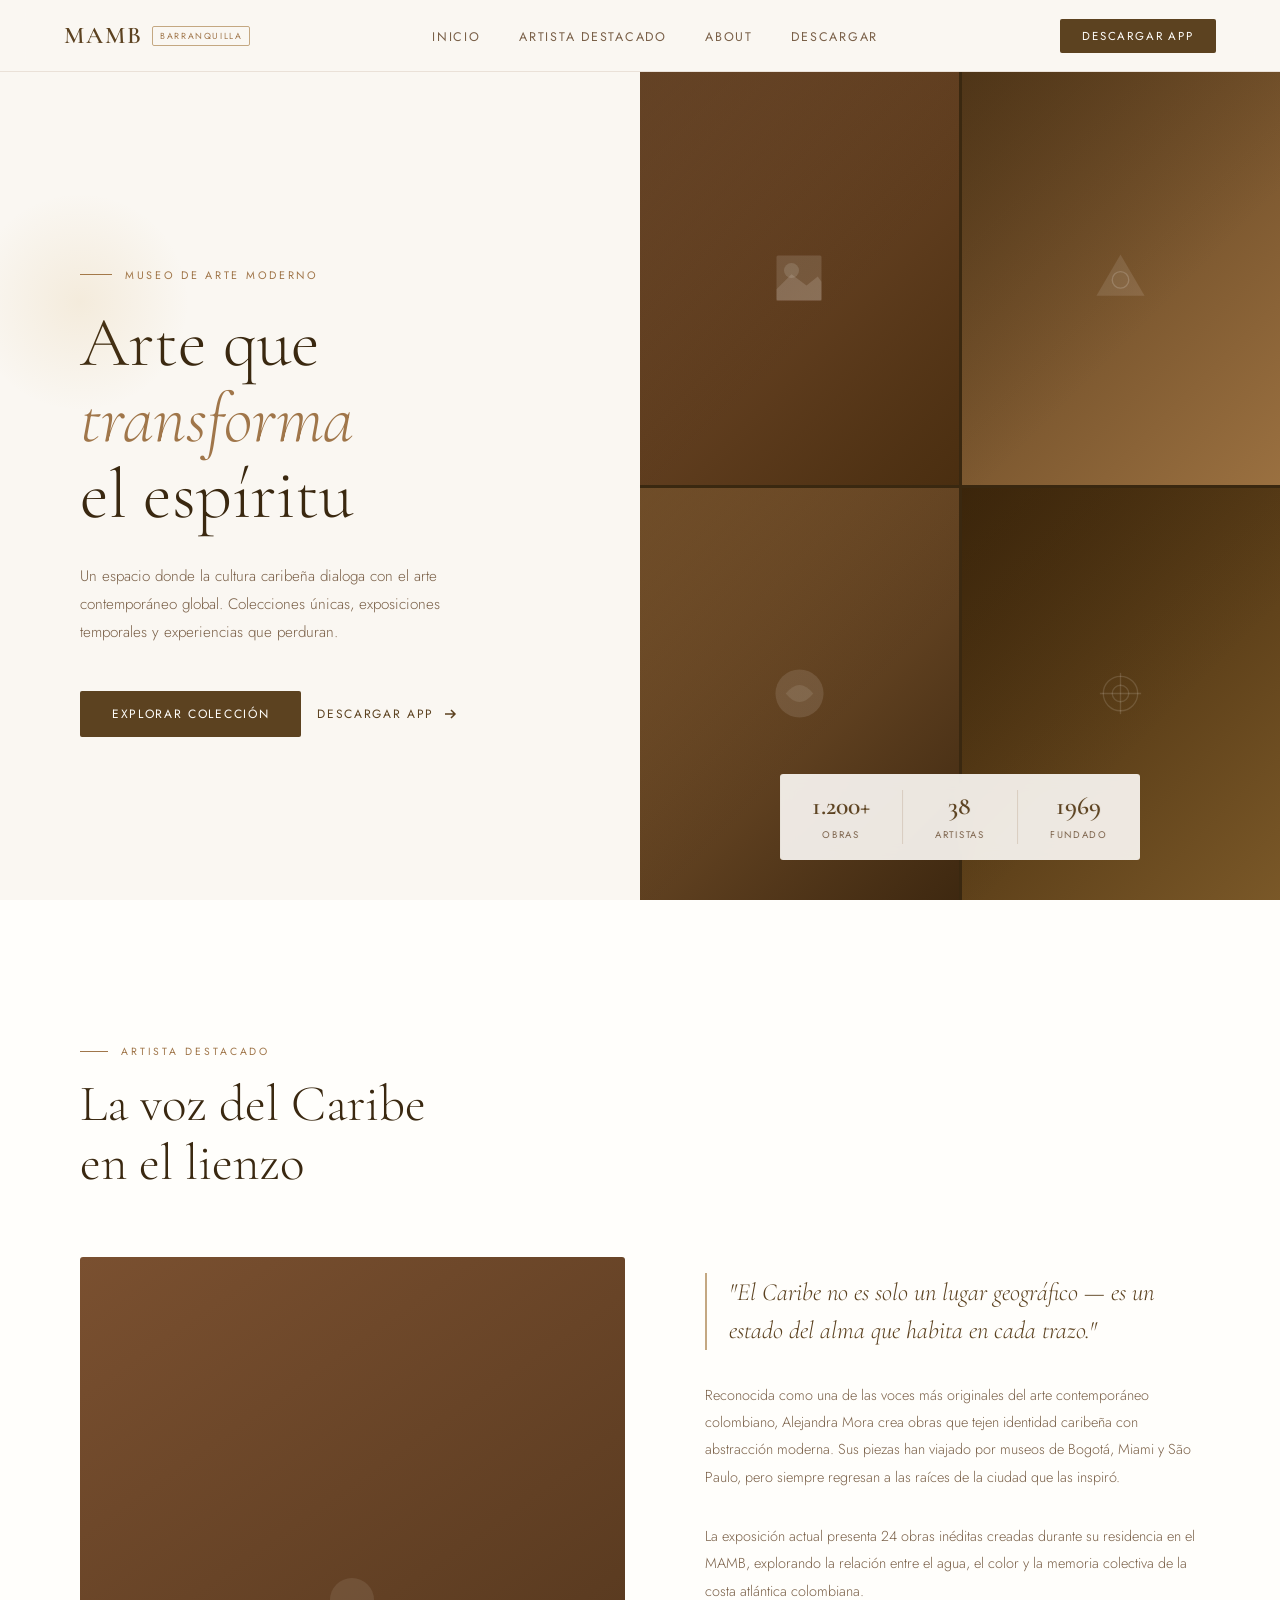
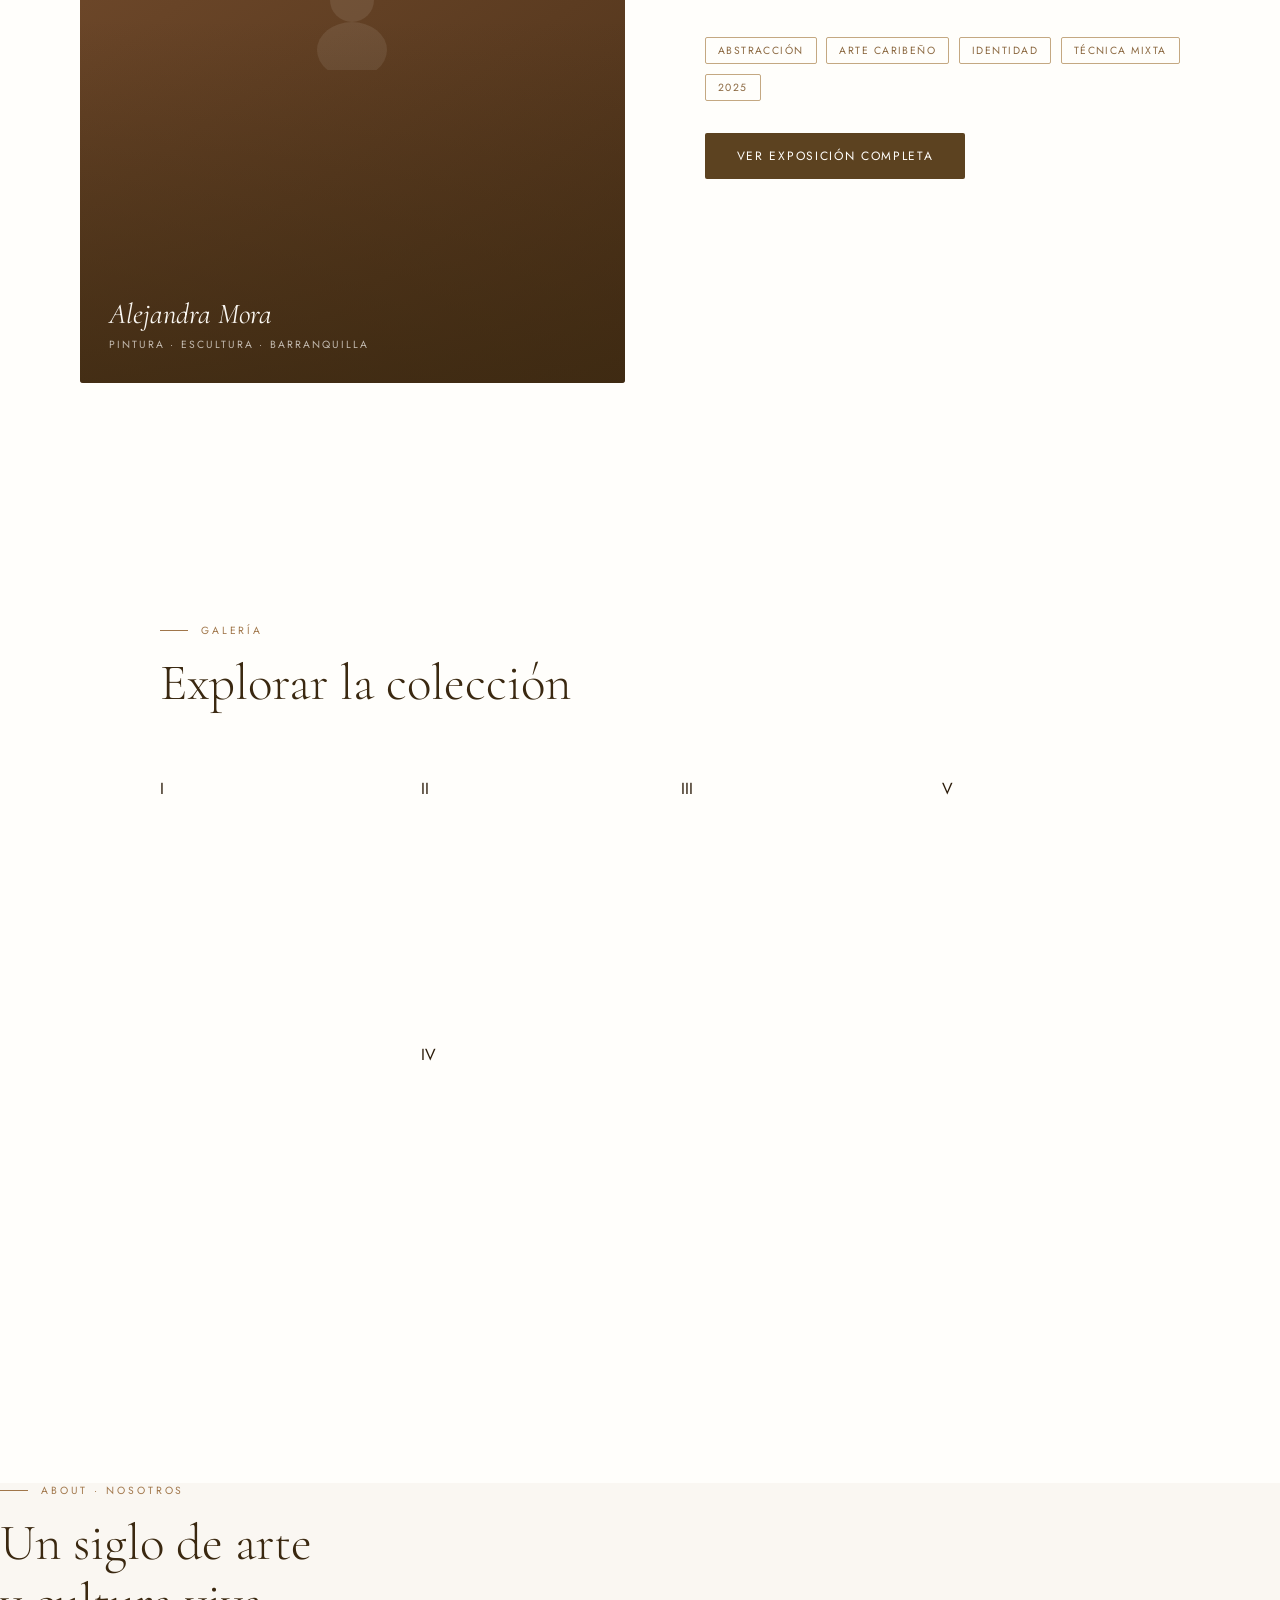
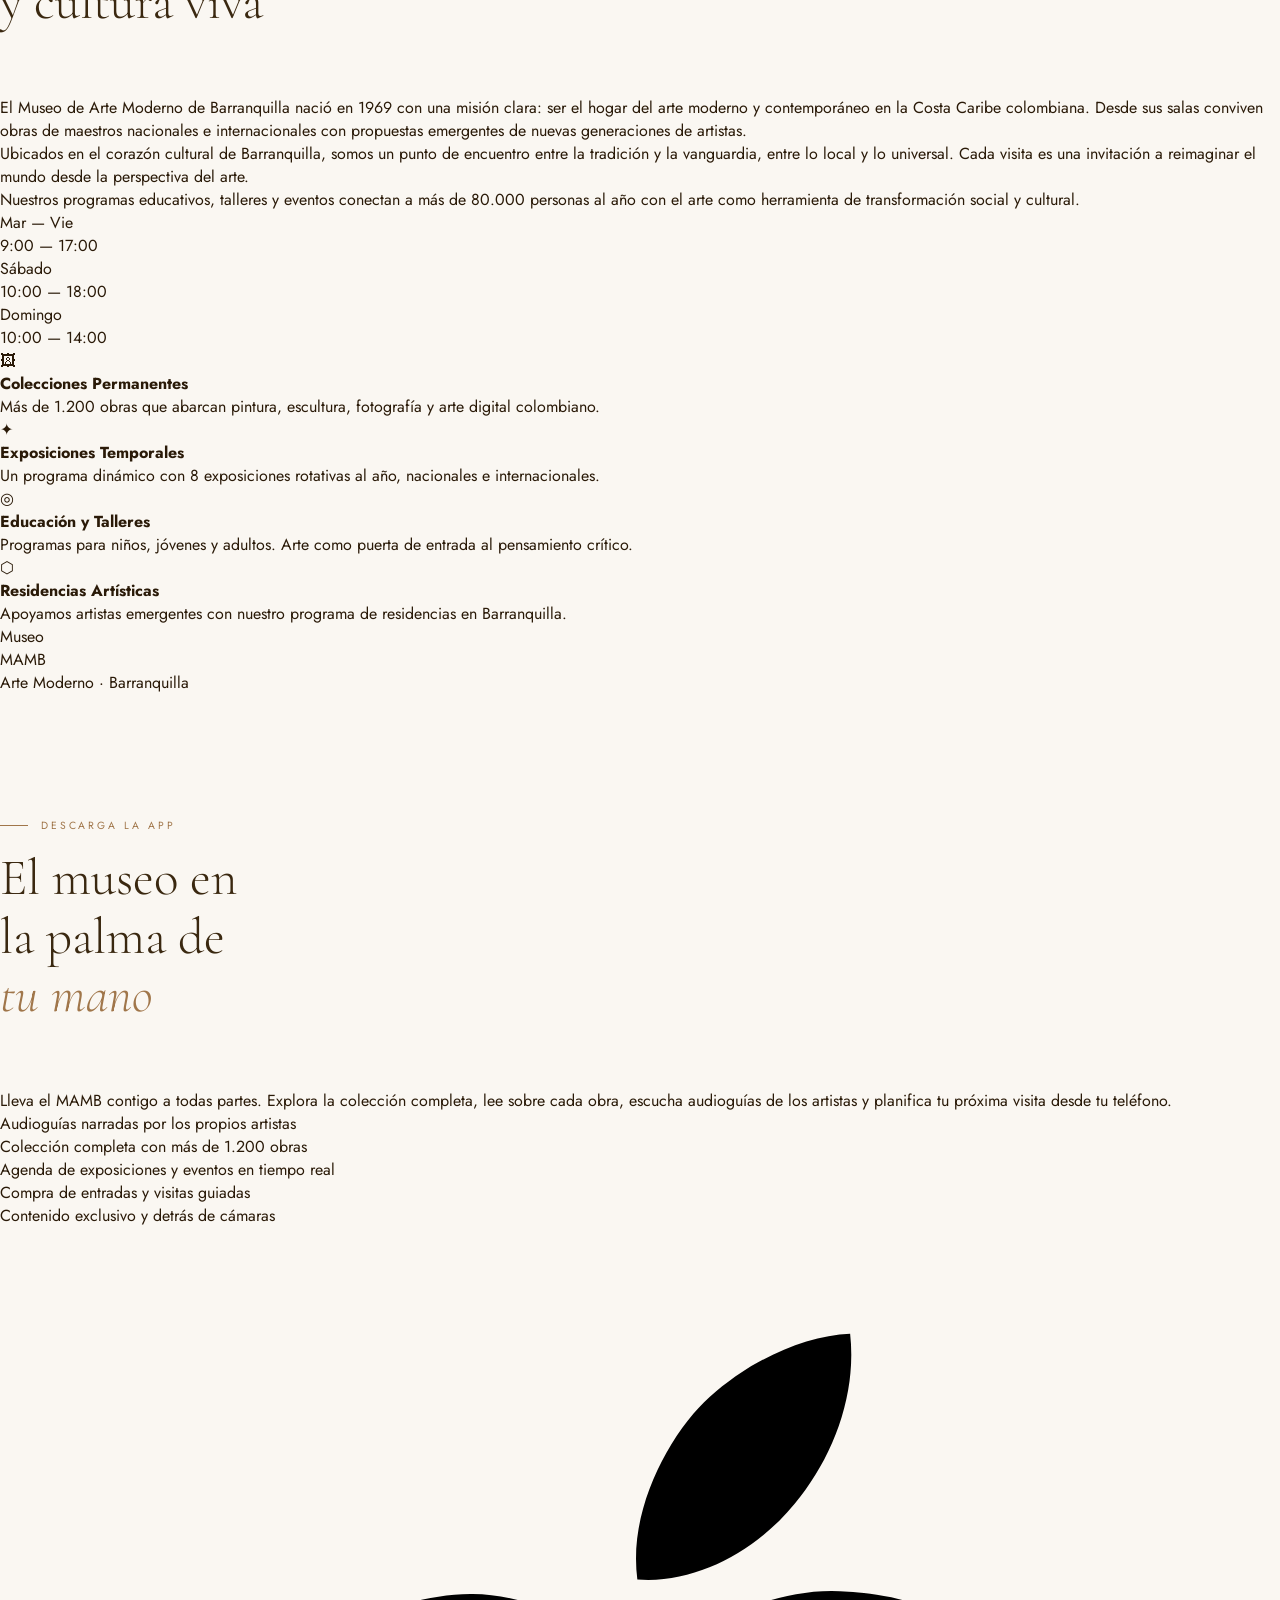
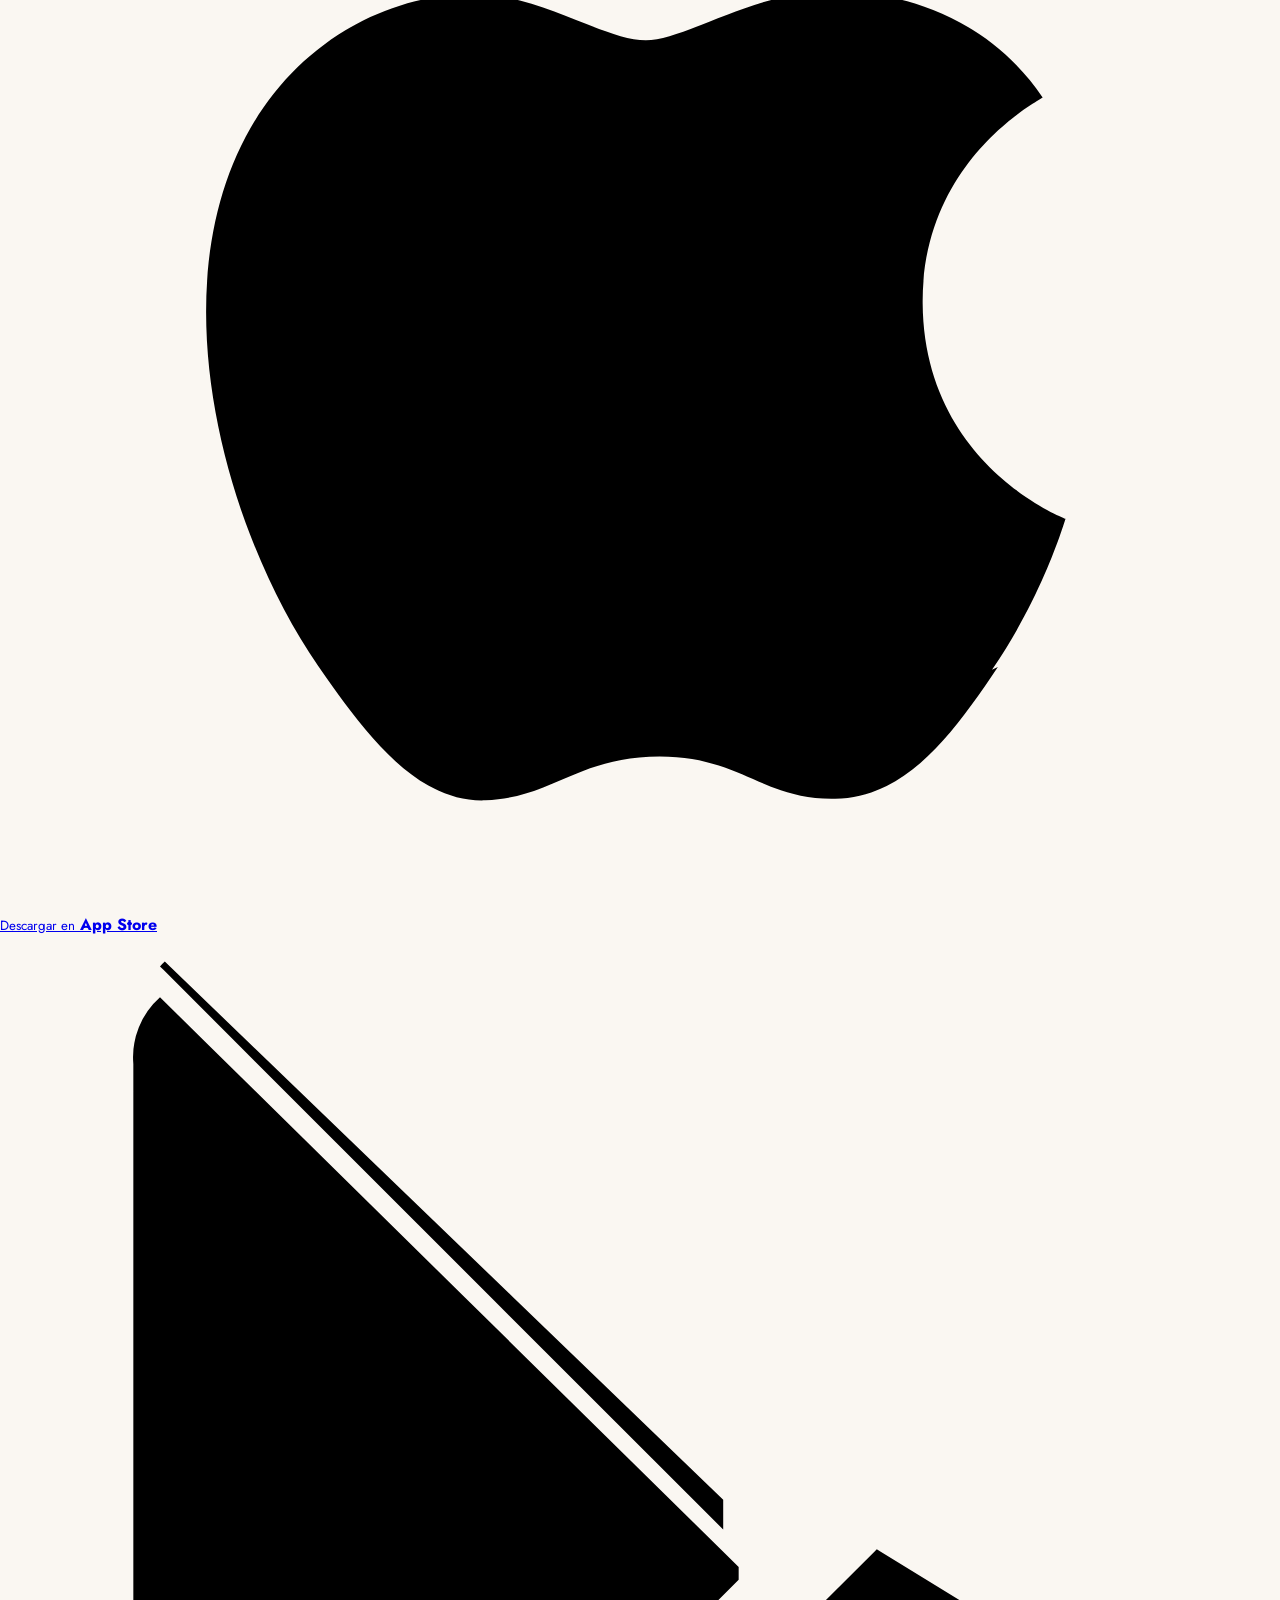
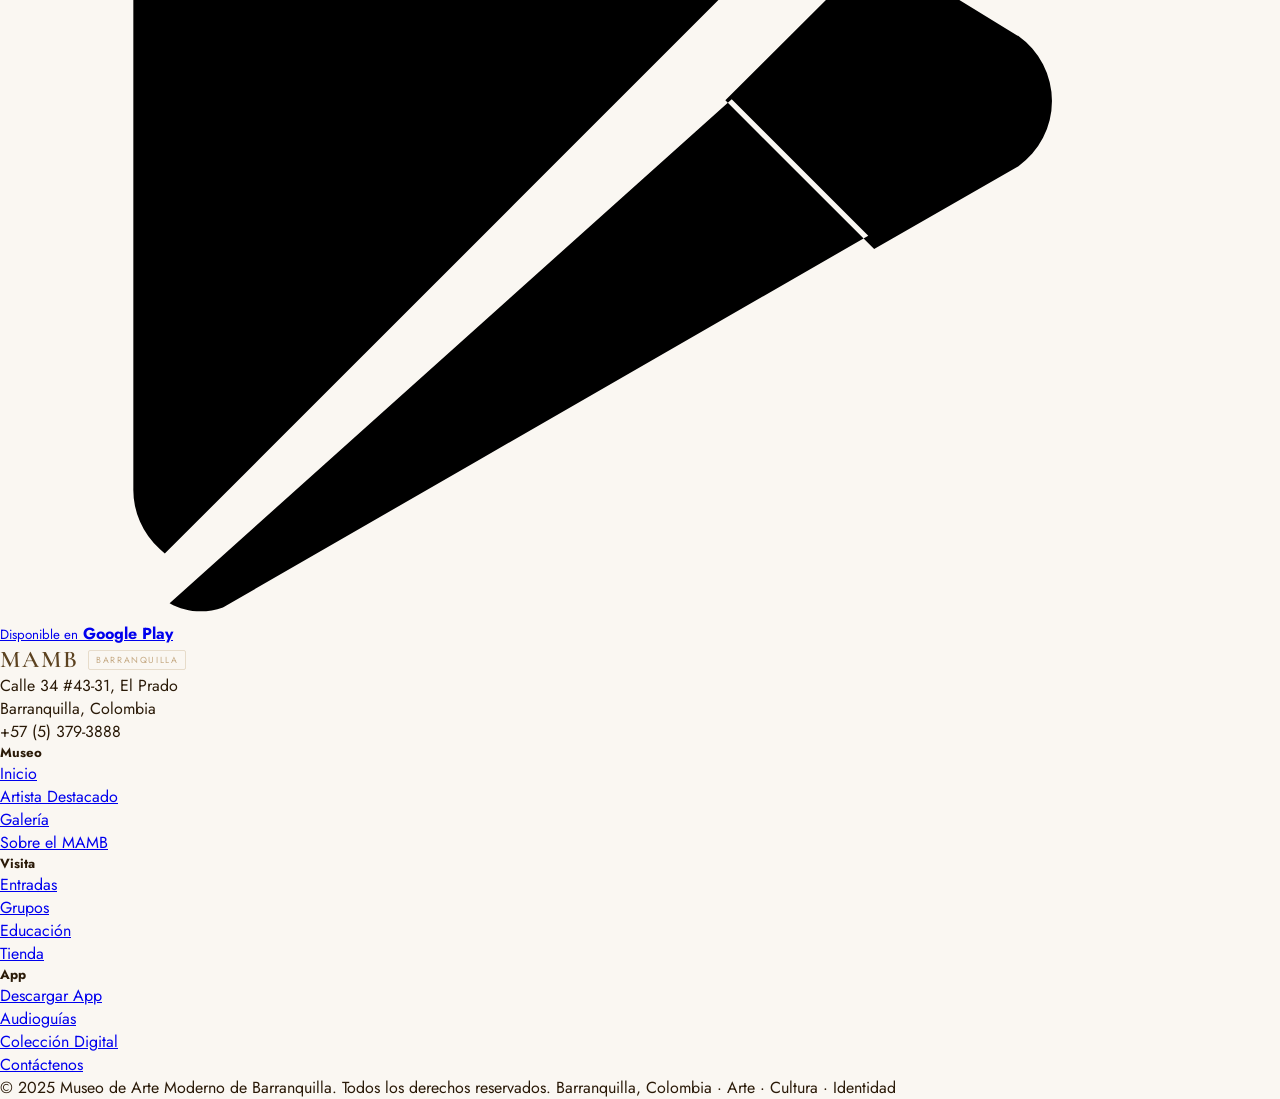
==== index.html @ b48fe666 "landing 2" ====
<!DOCTYPE html>
<html lang="es">
<head>
<meta charset="UTF-8">
<meta name="viewport" content="width=device-width, initial-scale=1.0">
<title>MAMB — Museo de Arte Moderno de Barranquilla</title>
<link href="https://fonts.googleapis.com/css2?family=Cormorant+Garamond:ital,wght@0,300;0,400;0,600;1,300;1,400&family=Jost:wght@200;300;400;500&display=swap" rel="stylesheet">
<link rel="stylesheet" href="styles.css">
</head>
<body>

<!-- NAV -->
<nav id="navbar">
  <a href="#inicio" class="nav-logo">
    MAMB <span class="badge">Barranquilla</span>
  </a>
  <ul class="nav-links">
    <li><a href="#inicio">Inicio</a></li>
    <li><a href="#artista">Artista Destacado</a></li>
    <li><a href="#about">About</a></li>
    <li><a href="#descargar">Descargar</a></li>
  </ul>
  <a href="#descargar" class="nav-cta">Descargar App</a>
</nav>

<!-- HERO -->
<section id="inicio">
  <div class="hero-left fade-up">
    <span class="hero-eyebrow">Museo de Arte Moderno</span>
    <h1 class="hero-title">
      Arte que<br><em>transforma</em><br>el espíritu
    </h1>
    <p class="hero-desc">
      Un espacio donde la cultura caribeña dialoga con el arte contemporáneo global. Colecciones únicas, exposiciones temporales y experiencias que perduran.
    </p>
    <div class="hero-actions">
      <a href="#artista" class="btn-primary">Explorar Colección</a>
      <a href="#descargar" class="btn-ghost">
        Descargar App
        <svg viewBox="0 0 16 16" fill="none" stroke="currentColor" stroke-width="1.5">
          <path d="M3 8h10M9 4l4 4-4 4"/>
        </svg>
      </a>
    </div>
  </div>

  <div class="hero-right">
    <div class="hero-art-grid">
      <div class="art-panel art-p1">
        <div style="width:100%;height:100%;background:linear-gradient(135deg,#7A5030 0%,#4A2E10 100%);display:flex;align-items:center;justify-content:center;">
          <svg viewBox="0 0 80 80" width="60" fill="rgba(250,247,242,0.15)"><rect x="10" y="10" width="60" height="60" rx="2"/><circle cx="30" cy="30" r="10"/><path d="M10 55 L30 35 L50 50 L65 38 L70 45 V70 H10Z"/></svg>
        </div>
      </div>
      <div class="art-panel art-p2">
        <div style="width:100%;height:100%;background:linear-gradient(135deg,#5A3C1C 0%,#9A7040 100%);display:flex;align-items:center;justify-content:center;">
          <svg viewBox="0 0 80 80" width="55" fill="rgba(250,247,242,0.12)"><polygon points="40,5 75,65 5,65"/><circle cx="40" cy="42" r="12" fill="none" stroke="rgba(250,247,242,0.2)" stroke-width="2"/></svg>
        </div>
      </div>
      <div class="art-panel art-p3">
        <div style="width:100%;height:100%;background:linear-gradient(135deg,#8B6035 0%,#3E2810 100%);display:flex;align-items:center;justify-content:center;">
          <svg viewBox="0 0 80 80" width="55" fill="rgba(250,247,242,0.12)"><rect x="5" y="5" width="70" height="70" rx="35"/><path d="M20 40 Q40 15 60 40 Q40 65 20 40Z" fill="rgba(250,247,242,0.1)"/></svg>
        </div>
      </div>
      <div class="art-panel art-p4">
        <div style="width:100%;height:100%;background:linear-gradient(135deg,#3C2408 0%,#7A5828 100%);display:flex;align-items:center;justify-content:center;">
          <svg viewBox="0 0 80 80" width="55" fill="none" stroke="rgba(250,247,242,0.15)" stroke-width="2"><line x1="10" y1="40" x2="70" y2="40"/><line x1="40" y1="10" x2="40" y2="70"/><circle cx="40" cy="40" r="25"/><circle cx="40" cy="40" r="12"/></svg>
        </div>
      </div>
    </div>

    <div class="hero-stats">
      <div class="stat">
        <span class="stat-num">1.200+</span>
        <span class="stat-label">Obras</span>
      </div>
      <div class="stat">
        <span class="stat-num">38</span>
        <span class="stat-label">Artistas</span>
      </div>
      <div class="stat">
        <span class="stat-num">1969</span>
        <span class="stat-label">Fundado</span>
      </div>
    </div>
  </div>
</section>

<!-- ARTISTA DESTACADO -->
<section id="artista">
  <div class="section-label fade-up">Artista Destacado</div>
  <h2 class="section-title fade-up">La voz del Caribe<br>en el lienzo</h2>

  <div class="artist-layout fade-up">
    <div class="artist-portrait">
      <div class="portrait-frame">
        <div class="portrait-placeholder">
          <svg viewBox="0 0 80 100" xmlns="http://www.w3.org/2000/svg">
            <circle cx="40" cy="30" r="22" fill="rgba(250,247,242,0.3)"/>
            <ellipse cx="40" cy="80" rx="35" ry="28" fill="rgba(250,247,242,0.3)"/>
          </svg>
        </div>
      </div>
      <div class="portrait-name-overlay">
        <h3>Alejandra Mora</h3>
        <span>Pintura · Escultura · Barranquilla</span>
      </div>
      <div class="accent-block"></div>
    </div>

    <div class="artist-info">
      <blockquote class="artist-quote">
        "El Caribe no es solo un lugar geográfico — es un estado del alma que habita en cada trazo."
      </blockquote>
      <p class="artist-bio">
        Reconocida como una de las voces más originales del arte contemporáneo colombiano, Alejandra Mora crea obras que tejen identidad caribeña con abstracción moderna. Sus piezas han viajado por museos de Bogotá, Miami y São Paulo, pero siempre regresan a las raíces de la ciudad que las inspiró.
      </p>
      <p class="artist-bio">
        La exposición actual presenta 24 obras inéditas creadas durante su residencia en el MAMB, explorando la relación entre el agua, el color y la memoria colectiva de la costa atlántica colombiana.
      </p>
      <div class="artist-tags">
        <span class="tag">Abstracción</span>
        <span class="tag">Arte Caribeño</span>
        <span class="tag">Identidad</span>
        <span class="tag">Técnica Mixta</span>
        <span class="tag">2025</span>
      </div>
      <a href="#" class="btn-primary">Ver Exposición Completa</a>
    </div>
  </div>
</section>

<!-- GALERÍA VISUAL -->
<section id="galeria" style="padding-top:0;background:var(--white);">
  <div style="padding:6rem 5rem 0;">
    <div class="section-label fade-up">Galería</div>
    <h2 class="section-title fade-up">Explorar la colección</h2>
  </div>
  <div style="padding:0 5rem 6rem;">
    <div class="gallery-grid fade-up">
      <div class="g-cell">
        <div class="g-bg g-bg-1">I</div>
        <div class="g-overlay"><span>Serie Atlántico · 2024</span></div>
      </div>
      <div class="g-cell">
        <div class="g-bg g-bg-2">II</div>
        <div class="g-overlay"><span>Raíces · 2023</span></div>
      </div>
      <div class="g-cell">
        <div class="g-bg g-bg-3">III</div>
        <div class="g-overlay"><span>Memoria Viva · 2022</span></div>
      </div>
      <div class="g-cell">
        <div class="g-bg g-bg-4">IV</div>
        <div class="g-overlay"><span>Movimiento · 2024</span></div>
      </div>
      <div class="g-cell">
        <div class="g-bg g-bg-5">V</div>
        <div class="g-overlay"><span>Permanencia · 2025</span></div>
      </div>
    </div>
  </div>
</section>

<!-- ABOUT -->
<section id="about">
  <div class="section-label fade-up">About · Nosotros</div>
  <h2 class="section-title fade-up">Un siglo de arte<br>y cultura viva</h2>

  <div class="about-grid fade-up">
    <div class="about-text">
      <p>
        El Museo de Arte Moderno de Barranquilla nació en 1969 con una misión clara: ser el hogar del arte moderno y contemporáneo en la Costa Caribe colombiana. Desde sus salas conviven obras de maestros nacionales e internacionales con propuestas emergentes de nuevas generaciones de artistas.
      </p>
      <p>
        Ubicados en el corazón cultural de Barranquilla, somos un punto de encuentro entre la tradición y la vanguardia, entre lo local y lo universal. Cada visita es una invitación a reimaginar el mundo desde la perspectiva del arte.
      </p>
      <p>
        Nuestros programas educativos, talleres y eventos conectan a más de 80.000 personas al año con el arte como herramienta de transformación social y cultural.
      </p>

      <div class="schedule-grid">
        <div class="schedule-item">
          <div class="sch-day">Mar — Vie</div>
          <div class="sch-time">9:00 — 17:00</div>
        </div>
        <div class="schedule-item">
          <div class="sch-day">Sábado</div>
          <div class="sch-time">10:00 — 18:00</div>
        </div>
        <div class="schedule-item">
          <div class="sch-day">Domingo</div>
          <div class="sch-time">10:00 — 14:00</div>
        </div>
      </div>
    </div>

    <div class="about-cards">
      <div class="about-card">
        <span class="about-card-icon">🖼</span>
        <h4>Colecciones Permanentes</h4>
        <p>Más de 1.200 obras que abarcan pintura, escultura, fotografía y arte digital colombiano.</p>
      </div>
      <div class="about-card">
        <span class="about-card-icon">✦</span>
        <h4>Exposiciones Temporales</h4>
        <p>Un programa dinámico con 8 exposiciones rotativas al año, nacionales e internacionales.</p>
      </div>
      <div class="about-card">
        <span class="about-card-icon">◎</span>
        <h4>Educación y Talleres</h4>
        <p>Programas para niños, jóvenes y adultos. Arte como puerta de entrada al pensamiento crítico.</p>
      </div>
      <div class="about-card">
        <span class="about-card-icon">⬡</span>
        <h4>Residencias Artísticas</h4>
        <p>Apoyamos artistas emergentes con nuestro programa de residencias en Barranquilla.</p>
      </div>
    </div>
  </div>
</section>

<!-- DESCARGAR APP -->
<section id="descargar">
  <div class="app-section-inner">
    <div class="app-mockup fade-up">
      <div class="phone-back"></div>
      <div class="phone-back-2"></div>
      <div class="phone-frame">
        <div class="phone-notch"></div>
        <div class="phone-screen">
          <div class="phone-logo">Museo<br>MAMB</div>
          <div class="phone-logo-sub">Arte Moderno · Barranquilla</div>
          <div class="phone-divider"></div>
          <div class="phone-ui-elem"></div>
          <div class="phone-ui-elem" style="height:80px;"></div>
          <div class="phone-ui-sm"></div>
          <div class="phone-ui-elem" style="height:44px;"></div>
        </div>
      </div>
    </div>

    <div class="app-info fade-up">
      <div class="section-label">Descarga la App</div>
      <h2 class="section-title">El museo en<br>la palma de<br><em style="font-family:'Cormorant Garamond',serif;font-style:italic;color:var(--accent);">tu mano</em></h2>
      <p class="app-desc">
        Lleva el MAMB contigo a todas partes. Explora la colección completa, lee sobre cada obra, escucha audioguías de los artistas y planifica tu próxima visita desde tu teléfono.
      </p>
      <ul class="app-features">
        <li>Audioguías narradas por los propios artistas</li>
        <li>Colección completa con más de 1.200 obras</li>
        <li>Agenda de exposiciones y eventos en tiempo real</li>
        <li>Compra de entradas y visitas guiadas</li>
        <li>Contenido exclusivo y detrás de cámaras</li>
      </ul>

      <div class="store-buttons">
        <a href="#" class="store-btn">
          <svg viewBox="0 0 24 24" xmlns="http://www.w3.org/2000/svg">
            <path d="M18.71 19.5c-.83 1.24-1.71 2.45-3.05 2.47-1.34.03-1.77-.79-3.29-.79-1.53 0-2 .77-3.27.82-1.31.05-2.3-1.32-3.14-2.53C4.25 17 2.94 12.45 4.7 9.39c.87-1.52 2.43-2.48 4.12-2.51 1.28-.02 2.5.87 3.29.87.78 0 2.26-1.07 3.8-.91.65.03 2.47.26 3.64 1.98l-.09.06c-.22.14-2.18 1.27-2.16 3.8.02 3.02 2.65 4.03 2.68 4.04-.03.07-.42 1.44-1.38 2.83M13 3.5c.73-.83 1.94-1.46 2.94-1.5.13 1.17-.34 2.35-1.04 3.19-.69.85-1.83 1.51-2.95 1.42-.15-1.15.41-2.35 1.05-3.11z"/>
          </svg>
          <div class="store-btn-text">
            <small>Descargar en</small>
            <strong>App Store</strong>
          </div>
        </a>

        <a href="#" class="store-btn">
          <svg viewBox="0 0 24 24" xmlns="http://www.w3.org/2000/svg">
            <path d="M3.18 23.76c.3.17.66.2 1 .08l12.1-6.97-2.56-2.56zm15.9-10.64L16.44 11.5 13.6 14.33l2.79 2.79 2.7-1.55a1.5 1.5 0 0 0 0-2.45zM3 1.15A1.5 1.5 0 0 0 2.5 2.4v19.2a1.5 1.5 0 0 0 .5 1.15l.09.08 10.76-10.76v-.24zm10.56 9.42L3.09.48A1.5 1.5 0 0 0 3 .57l.06.06 10.5 10.5z" fill-rule="evenodd"/>
          </svg>
          <div class="store-btn-text">
            <small>Disponible en</small>
            <strong>Google Play</strong>
          </div>
        </a>
      </div>
    </div>
  </div>
</section>

<!-- FOOTER -->
<footer>
  <div class="footer-top">
    <div class="footer-brand">
      <a href="#inicio" class="nav-logo">MAMB <span class="badge" style="border-color:rgba(196,168,130,0.35);color:var(--brown-light);">Barranquilla</span></a>
      <p>Calle 34 #43-31, El Prado<br>Barranquilla, Colombia<br>+57 (5) 379-3888</p>
    </div>
    <div class="footer-col">
      <h5>Museo</h5>
      <ul>
        <li><a href="#inicio">Inicio</a></li>
        <li><a href="#artista">Artista Destacado</a></li>
        <li><a href="#galeria">Galería</a></li>
        <li><a href="#about">Sobre el MAMB</a></li>
      </ul>
    </div>
    <div class="footer-col">
      <h5>Visita</h5>
      <ul>
        <li><a href="#">Entradas</a></li>
        <li><a href="#">Grupos</a></li>
        <li><a href="#">Educación</a></li>
        <li><a href="#">Tienda</a></li>
      </ul>
    </div>
    <div class="footer-col">
      <h5>App</h5>
      <ul>
        <li><a href="#descargar">Descargar App</a></li>
        <li><a href="#">Audioguías</a></li>
        <li><a href="#">Colección Digital</a></li>
        <li><a href="#">Contáctenos</a></li>
      </ul>
    </div>
  </div>
  <div class="footer-bottom">
    <span>© 2025 Museo de Arte Moderno de Barranquilla. Todos los derechos reservados.</span>
    <span>Barranquilla, Colombia · Arte · Cultura · Identidad</span>
  </div>
</footer>

<script>
  const nav = document.getElementById('navbar');
  window.addEventListener('scroll', () => {
    nav.classList.toggle('scrolled', window.scrollY > 40);
  });

  const observer = new IntersectionObserver((entries) => {
    entries.forEach(e => {
      if (e.isIntersecting) {
        e.target.classList.add('visible');
        const siblings = e.target.parentElement?.querySelectorAll('.fade-up');
        if (siblings) {
          siblings.forEach((el, i) => {
            setTimeout(() => el.classList.add('visible'), i * 120);
          });
        }
      }
    });
  }, { threshold: 0.12 });

  document.querySelectorAll('.fade-up').forEach(el => observer.observe(el));
</script>
</body>
</html>
---- styles.css ----
*, *::before, *::after { margin: 0; padding: 0; box-sizing: border-box; }

:root {
  --cream: #FAF7F2;
  --ivory: #F2EDE4;
  --brown-light: #C4A882;
  --brown: #8B6840;
  --brown-dark: #5C4220;
  --brown-deep: #3A2810;
  --white: #FFFEFB;
  --text-main: #2A1A08;
  --text-muted: #7A6048;
  --accent: #A0764A;
  --gold: #C8963C;
}

html { scroll-behavior: smooth; }

body {
  font-family: 'Jost', sans-serif;
  background: var(--cream);
  color: var(--text-main);
  overflow-x: hidden;
}

/* ── NAV ── */
nav {
  position: fixed;
  top: 0; left: 0; right: 0;
  z-index: 100;
  display: flex;
  align-items: center;
  justify-content: space-between;
  padding: 0 4rem;
  height: 72px;
  background: rgba(250,247,242,0.92);
  backdrop-filter: blur(12px);
  border-bottom: 1px solid rgba(140,104,64,0.15);
  transition: box-shadow 0.3s;
}
nav.scrolled { box-shadow: 0 2px 24px rgba(58,40,16,0.1); }

.nav-logo {
  font-family: 'Cormorant Garamond', serif;
  font-size: 1.5rem;
  font-weight: 600;
  letter-spacing: 0.08em;
  color: var(--brown-dark);
  text-decoration: none;
  display: flex;
  align-items: center;
  gap: 0.6rem;
}
.nav-logo span.badge {
  font-family: 'Jost', sans-serif;
  font-size: 0.55rem;
  font-weight: 400;
  letter-spacing: 0.18em;
  color: var(--accent);
  border: 1px solid var(--brown-light);
  padding: 3px 7px;
  border-radius: 2px;
  vertical-align: middle;
  text-transform: uppercase;
}

.nav-links {
  display: flex;
  gap: 2.4rem;
  list-style: none;
}
.nav-links a {
  font-size: 0.78rem;
  letter-spacing: 0.14em;
  text-transform: uppercase;
  color: var(--text-muted);
  text-decoration: none;
  position: relative;
  transition: color 0.2s;
}
.nav-links a::after {
  content: '';
  position: absolute;
  bottom: -3px; left: 0;
  width: 0; height: 1px;
  background: var(--accent);
  transition: width 0.3s;
}
.nav-links a:hover { color: var(--brown-dark); }
.nav-links a:hover::after { width: 100%; }

.nav-cta {
  font-size: 0.72rem;
  letter-spacing: 0.16em;
  text-transform: uppercase;
  color: var(--white);
  background: var(--brown-dark);
  padding: 9px 22px;
  border-radius: 2px;
  text-decoration: none;
  transition: background 0.2s, transform 0.15s;
}
.nav-cta:hover { background: var(--brown); transform: translateY(-1px); }

/* ── HERO ── */
#inicio {
  min-height: 100vh;
  display: grid;
  grid-template-columns: 1fr 1fr;
  padding-top: 72px;
  overflow: hidden;
}

.hero-left {
  padding: 8rem 4rem 6rem 5rem;
  display: flex;
  flex-direction: column;
  justify-content: center;
  position: relative;
}
.hero-left::before {
  content: '';
  position: absolute;
  top: 120px; left: -30px;
  width: 220px; height: 220px;
  border-radius: 50%;
  background: radial-gradient(circle, rgba(200,150,60,0.12), transparent 70%);
  pointer-events: none;
}

.hero-eyebrow {
  font-size: 0.68rem;
  letter-spacing: 0.25em;
  text-transform: uppercase;
  color: var(--accent);
  margin-bottom: 1.4rem;
  display: flex;
  align-items: center;
  gap: 0.8rem;
}
.hero-eyebrow::before {
  content: '';
  display: inline-block;
  width: 32px; height: 1px;
  background: var(--accent);
}

.hero-title {
  font-family: 'Cormorant Garamond', serif;
  font-size: clamp(3.2rem, 5.5vw, 5.8rem);
  font-weight: 300;
  line-height: 1.08;
  color: var(--brown-deep);
  margin-bottom: 1.8rem;
}
.hero-title em {
  font-style: italic;
  color: var(--accent);
}

.hero-desc {
  font-size: 0.95rem;
  font-weight: 300;
  line-height: 1.85;
  color: var(--text-muted);
  max-width: 380px;
  margin-bottom: 2.8rem;
}

.hero-actions {
  display: flex;
  gap: 1rem;
  align-items: center;
}

.btn-primary {
  font-size: 0.75rem;
  letter-spacing: 0.14em;
  text-transform: uppercase;
  color: var(--white);
  background: var(--brown-dark);
  padding: 14px 32px;
  border-radius: 2px;
  text-decoration: none;
  transition: background 0.2s, transform 0.15s, box-shadow 0.2s;
  display: inline-block;
}
.btn-primary:hover {
  background: var(--brown);
  transform: translateY(-2px);
  box-shadow: 0 8px 24px rgba(92,66,32,0.25);
}

.btn-ghost {
  font-size: 0.75rem;
  letter-spacing: 0.14em;
  text-transform: uppercase;
  color: var(--brown-dark);
  text-decoration: none;
  display: flex;
  align-items: center;
  gap: 0.5rem;
  transition: gap 0.2s;
}
.btn-ghost:hover { gap: 0.8rem; }
.btn-ghost svg { width: 16px; height: 16px; }

.hero-right {
  position: relative;
  background: var(--brown-deep);
  overflow: hidden;
  display: flex;
  align-items: center;
  justify-content: center;
}

.hero-art-grid {
  display: grid;
  grid-template-columns: 1fr 1fr;
  grid-template-rows: 1fr 1fr;
  width: 100%; height: 100%;
  gap: 3px;
}

.art-panel {
  position: relative;
  overflow: hidden;
}
.art-panel img {
  width: 100%; height: 100%;
  object-fit: cover;
  transition: transform 0.8s ease;
  filter: sepia(20%) saturate(80%);
}
.art-panel:hover img { transform: scale(1.06); }
.art-panel::after {
  content: '';
  position: absolute;
  inset: 0;
  background: linear-gradient(135deg, rgba(58,40,16,0.35), transparent 60%);
}

/* Placeholder art panels */
.art-p1 { background: #6B4C2A; }
.art-p2 { background: #4A3318; }
.art-p3 { background: #7C5934; }
.art-p4 { background: #3E2B12; }

.art-shape {
  position: absolute;
  border-radius: 50%;
  opacity: 0.18;
}

.hero-stats {
  position: absolute;
  bottom: 2.5rem;
  left: 50%;
  transform: translateX(-50%);
  display: flex;
  gap: 2rem;
  background: rgba(250,247,242,0.92);
  padding: 1rem 2rem;
  border-radius: 3px;
  backdrop-filter: blur(8px);
  z-index: 2;
}
.stat { text-align: center; }
.stat-num {
  font-family: 'Cormorant Garamond', serif;
  font-size: 1.6rem;
  font-weight: 600;
  color: var(--brown-dark);
  display: block;
}
.stat-label {
  font-size: 0.6rem;
  letter-spacing: 0.18em;
  text-transform: uppercase;
  color: var(--text-muted);
}
.stat + .stat { border-left: 1px solid rgba(140,104,64,0.2); padding-left: 2rem; }

/* ── ARTISTA DESTACADO ── */
#artista {
  padding: 9rem 5rem;
  background: var(--white);
}

.section-label {
  font-size: 0.65rem;
  letter-spacing: 0.28em;
  text-transform: uppercase;
  color: var(--accent);
  margin-bottom: 1rem;
  display: flex;
  align-items: center;
  gap: 0.8rem;
}
.section-label::before {
  content: '';
  display: inline-block;
  width: 28px; height: 1px;
  background: var(--accent);
}

.section-title {
  font-family: 'Cormorant Garamond', serif;
  font-size: clamp(2.4rem, 4vw, 3.6rem);
  font-weight: 300;
  color: var(--brown-deep);
  line-height: 1.15;
  margin-bottom: 4rem;
}

.artist-layout {
  display: grid;
  grid-template-columns: 1.1fr 1fr;
  gap: 5rem;
  align-items: start;
}

.artist-portrait {
  position: relative;
}
.portrait-frame {
  width: 100%;
  aspect-ratio: 3/4;
  background: var(--brown);
  border-radius: 3px;
  overflow: hidden;
  position: relative;
}
.portrait-frame::before {
  content: '';
  position: absolute;
  inset: 0;
  background: linear-gradient(to bottom, transparent 50%, rgba(58,40,16,0.7));
  z-index: 1;
}
.portrait-placeholder {
  width: 100%; height: 100%;
  display: flex;
  align-items: center;
  justify-content: center;
  background: linear-gradient(145deg, #7A5030, #4A3018);
}
.portrait-placeholder svg { width: 80px; opacity: 0.3; fill: var(--cream); }

.portrait-name-overlay {
  position: absolute;
  bottom: 1.8rem; left: 1.8rem;
  z-index: 2;
  color: var(--cream);
}
.portrait-name-overlay h3 {
  font-family: 'Cormorant Garamond', serif;
  font-size: 1.8rem;
  font-weight: 400;
  font-style: italic;
}
.portrait-name-overlay span {
  font-size: 0.65rem;
  letter-spacing: 0.2em;
  text-transform: uppercase;
  color: rgba(250,247,242,0.7);
}

.accent-block {
  position: absolute;
  top: -16px; right: -16px;
  width: 90px; height: 90px;
  border: 2px solid var(--brown-light);
  border-radius: 2px;
  z-index: -1;
}

.artist-info { padding-top: 1rem; }

.artist-quote {
  font-family: 'Cormorant Garamond', serif;
  font-size: 1.55rem;
  font-style: italic;
  font-weight: 300;
  color: var(--brown-dark);
  line-height: 1.55;
  border-left: 2px solid var(--brown-light);
  padding-left: 1.4rem;
  margin-bottom: 2rem;
}

.artist-bio {
  font-size: 0.9rem;
  font-weight: 300;
  line-height: 1.9;
  color: var(--text-muted);
  margin-bottom: 2rem;
}

.artist-tags {
  display: flex;
  flex-wrap: wrap;
  gap: 0.6rem;
  margin-bottom: 2rem;
}
.tag {
  font-size: 0.65rem;
  letter-spacing: 0.14em;
  text-transform: uppercase;
  color: var(--brown);
  border: 1px solid var(--brown-light);
  padding: 5px 12px;
  border-radius: 2px;
}

/* ── GALERÍA ── */
#galeria {
  padding: 9rem 5rem;
  background: var(--ivory);
}

.gallery-grid {
  display: grid;
  grid-template-columns: repeat(3, 1fr) 0.7fr;
  grid-template-rows: 260px 200px;
  gap: 6px;
  margin-top: 3rem;
}

.g-cell {
  border-radius: 2px;
  overflow: hidden;
  position: relative;
}
.g-cell:first-child {
  grid-row: 1 / 3;
  grid-column: 1 / 2;
}
.g-cell:nth-child(5) {
  grid-row: 1 / 3;
  grid-column: 4 / 5;
}

.g-bg {
  width: 100%; height: 100%;
  transition: transform 0.6s ease;
}
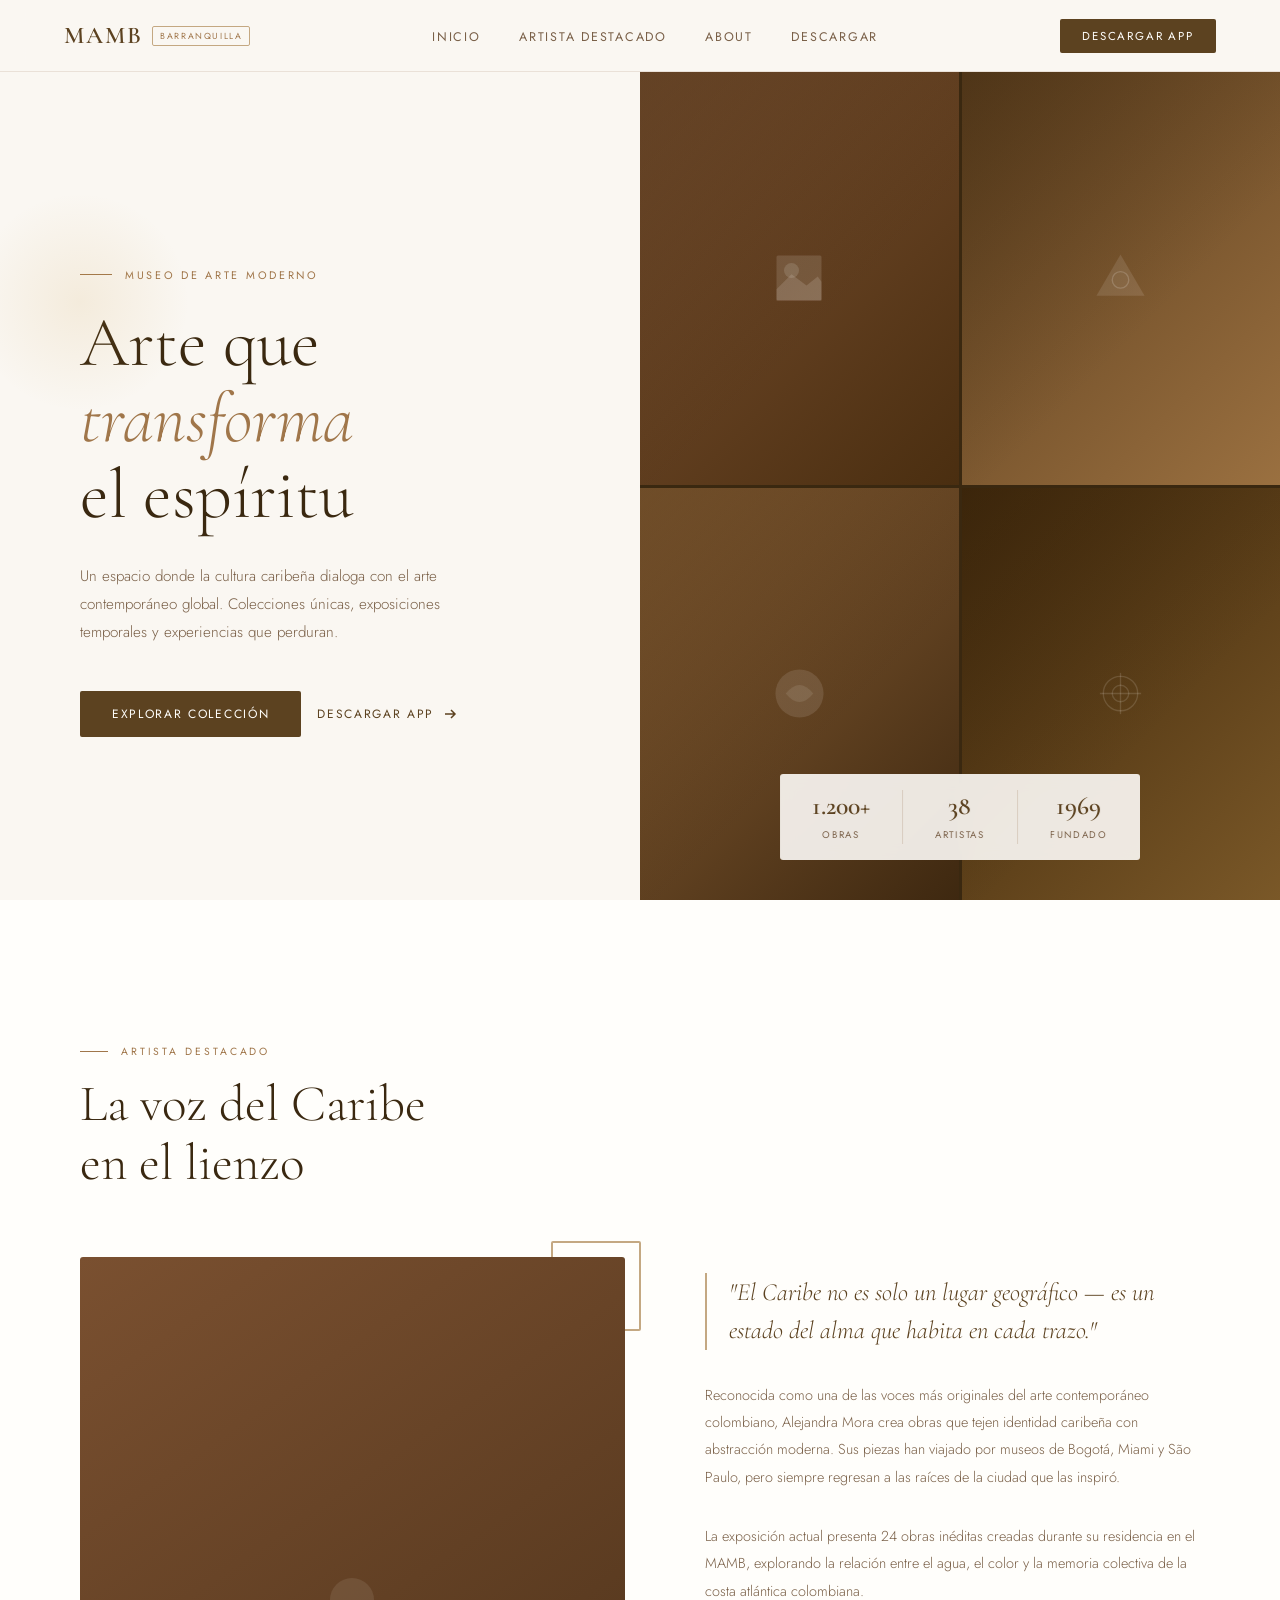
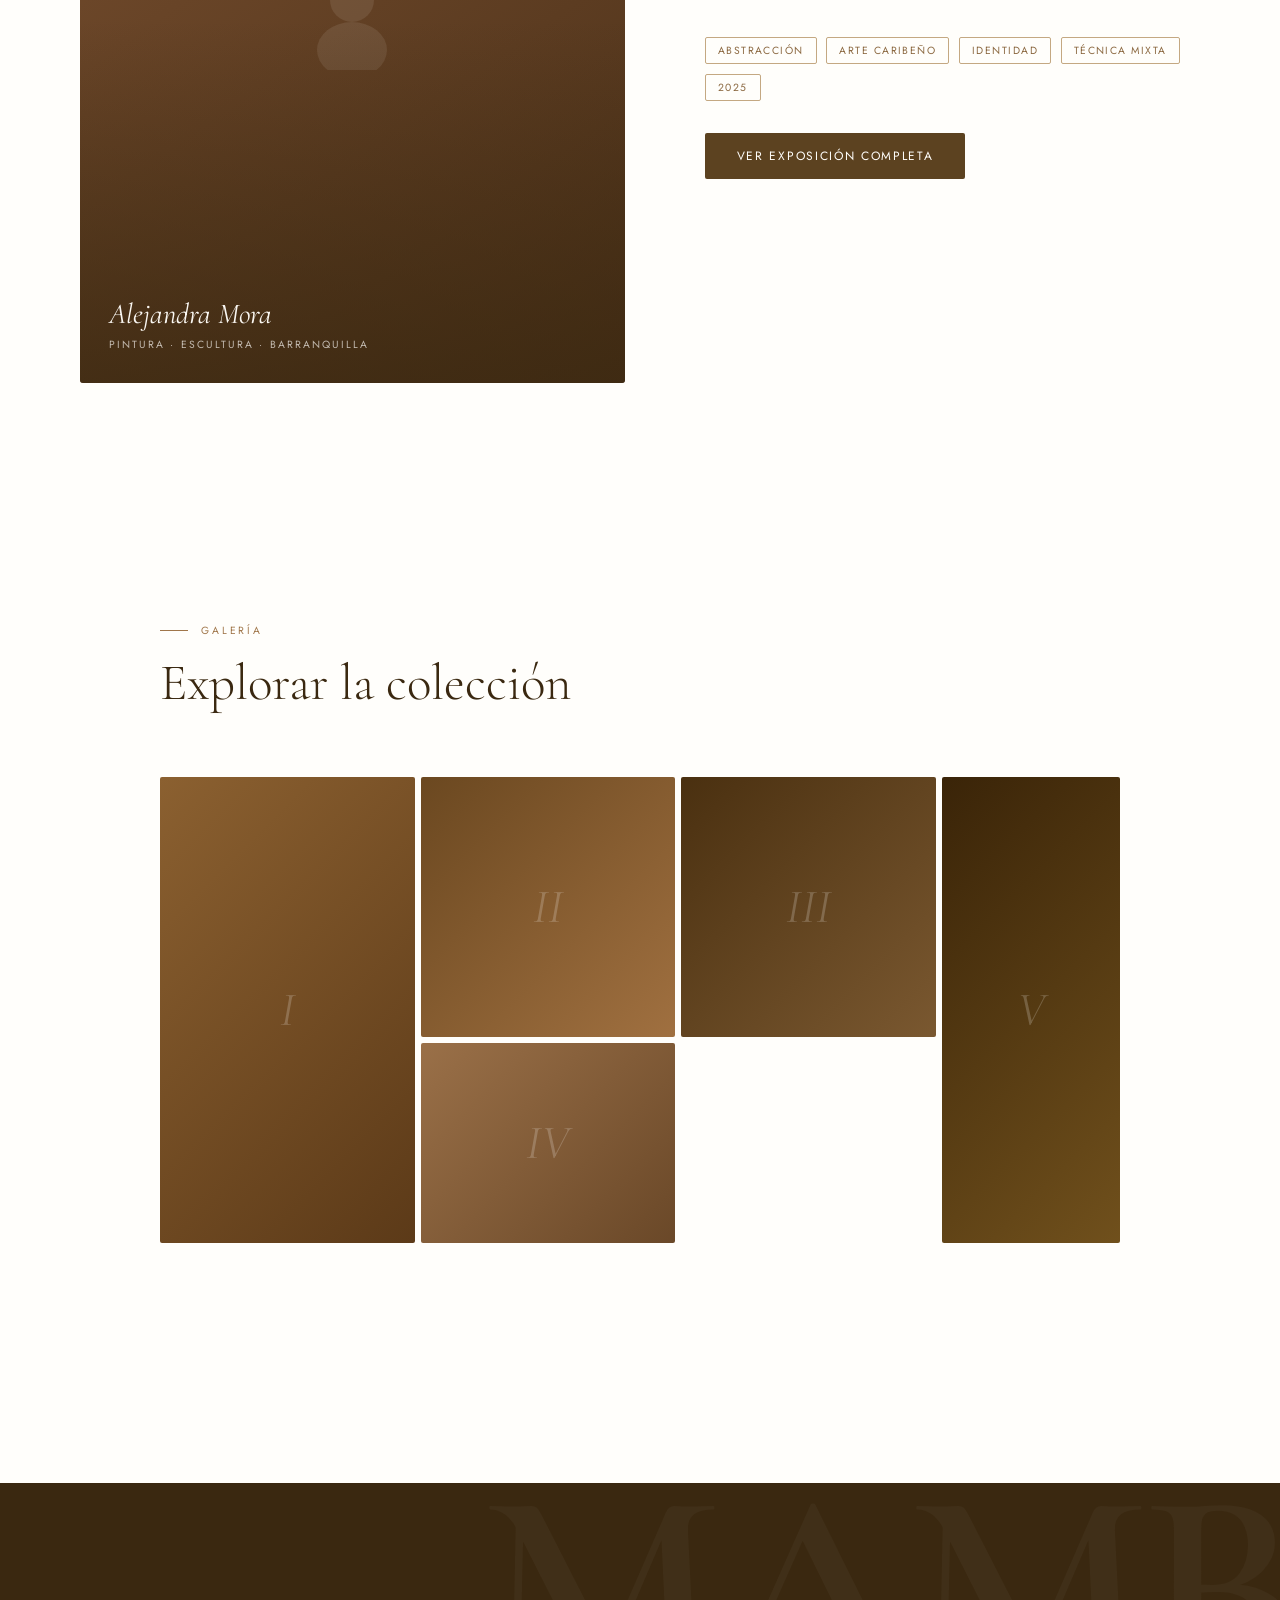
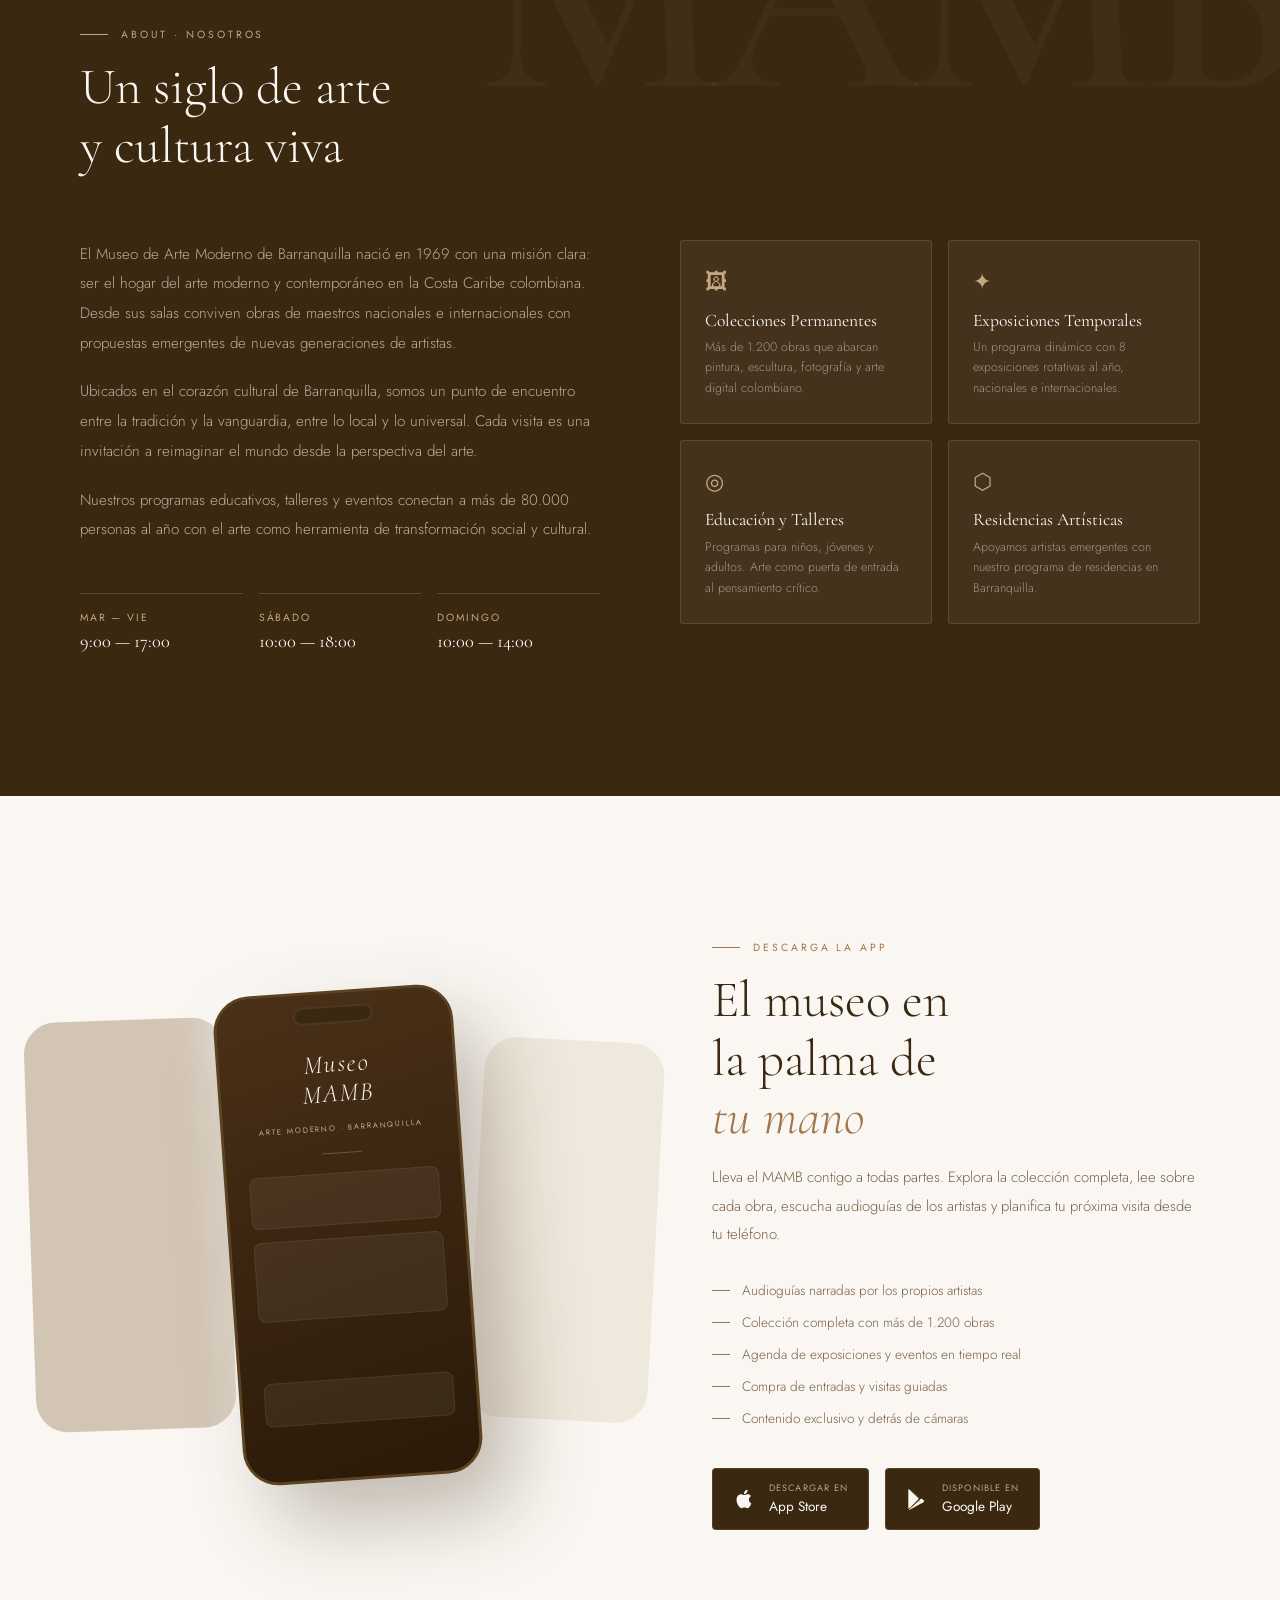
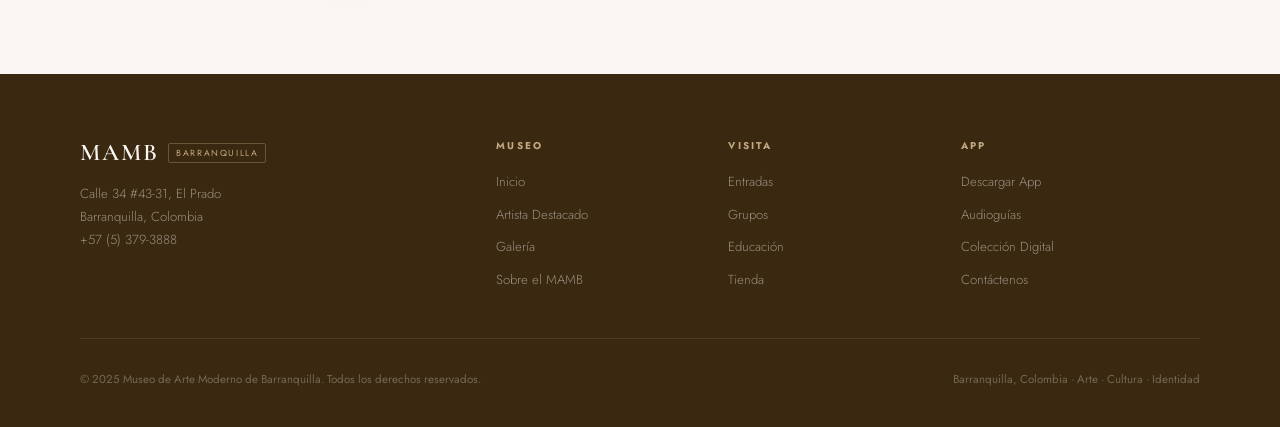
==== commit bac03bf0: "arreglos" ====
--- a/index.html
+++ b/index.html
@@ -1,345 +1,338 @@
 <!DOCTYPE html>
 <html lang="es">
 <head>
-<meta charset="UTF-8">
-<meta name="viewport" content="width=device-width, initial-scale=1.0">
-<title>MAMB — Museo de Arte Moderno de Barranquilla</title>
-<link href="https://fonts.googleapis.com/css2?family=Cormorant+Garamond:ital,wght@0,300;0,400;0,600;1,300;1,400&family=Jost:wght@200;300;400;500&display=swap" rel="stylesheet">
-<link rel="stylesheet" href="styles.css">
+  <meta charset="UTF-8">
+  <meta name="viewport" content="width=device-width, initial-scale=1.0">
+  <title>MAMB — Museo de Arte Moderno de Barranquilla</title>
+  <link href="https://fonts.googleapis.com/css2?family=Cormorant+Garamond:ital,wght@0,300;0,400;0,600;1,300;1,400&family=Jost:wght@200;300;400;500&display=swap" rel="stylesheet">
+  <link rel="stylesheet" href="styles.css">
 </head>
 <body>
 
-<!-- NAV -->
-<nav id="navbar">
-  <a href="#inicio" class="nav-logo">
-    MAMB <span class="badge">Barranquilla</span>
-  </a>
-  <ul class="nav-links">
-    <li><a href="#inicio">Inicio</a></li>
-    <li><a href="#artista">Artista Destacado</a></li>
-    <li><a href="#about">About</a></li>
-    <li><a href="#descargar">Descargar</a></li>
-  </ul>
-  <a href="#descargar" class="nav-cta">Descargar App</a>
-</nav>
-
-<!-- HERO -->
-<section id="inicio">
-  <div class="hero-left fade-up">
-    <span class="hero-eyebrow">Museo de Arte Moderno</span>
-    <h1 class="hero-title">
-      Arte que<br><em>transforma</em><br>el espíritu
-    </h1>
-    <p class="hero-desc">
-      Un espacio donde la cultura caribeña dialoga con el arte contemporáneo global. Colecciones únicas, exposiciones temporales y experiencias que perduran.
-    </p>
-    <div class="hero-actions">
-      <a href="#artista" class="btn-primary">Explorar Colección</a>
-      <a href="#descargar" class="btn-ghost">
-        Descargar App
-        <svg viewBox="0 0 16 16" fill="none" stroke="currentColor" stroke-width="1.5">
-          <path d="M3 8h10M9 4l4 4-4 4"/>
-        </svg>
-      </a>
-    </div>
-  </div>
-
-  <div class="hero-right">
-    <div class="hero-art-grid">
-      <div class="art-panel art-p1">
-        <div style="width:100%;height:100%;background:linear-gradient(135deg,#7A5030 0%,#4A2E10 100%);display:flex;align-items:center;justify-content:center;">
-          <svg viewBox="0 0 80 80" width="60" fill="rgba(250,247,242,0.15)"><rect x="10" y="10" width="60" height="60" rx="2"/><circle cx="30" cy="30" r="10"/><path d="M10 55 L30 35 L50 50 L65 38 L70 45 V70 H10Z"/></svg>
-        </div>
-      </div>
-      <div class="art-panel art-p2">
-        <div style="width:100%;height:100%;background:linear-gradient(135deg,#5A3C1C 0%,#9A7040 100%);display:flex;align-items:center;justify-content:center;">
-          <svg viewBox="0 0 80 80" width="55" fill="rgba(250,247,242,0.12)"><polygon points="40,5 75,65 5,65"/><circle cx="40" cy="42" r="12" fill="none" stroke="rgba(250,247,242,0.2)" stroke-width="2"/></svg>
-        </div>
-      </div>
-      <div class="art-panel art-p3">
-        <div style="width:100%;height:100%;background:linear-gradient(135deg,#8B6035 0%,#3E2810 100%);display:flex;align-items:center;justify-content:center;">
-          <svg viewBox="0 0 80 80" width="55" fill="rgba(250,247,242,0.12)"><rect x="5" y="5" width="70" height="70" rx="35"/><path d="M20 40 Q40 15 60 40 Q40 65 20 40Z" fill="rgba(250,247,242,0.1)"/></svg>
-        </div>
-      </div>
-      <div class="art-panel art-p4">
-        <div style="width:100%;height:100%;background:linear-gradient(135deg,#3C2408 0%,#7A5828 100%);display:flex;align-items:center;justify-content:center;">
-          <svg viewBox="0 0 80 80" width="55" fill="none" stroke="rgba(250,247,242,0.15)" stroke-width="2"><line x1="10" y1="40" x2="70" y2="40"/><line x1="40" y1="10" x2="40" y2="70"/><circle cx="40" cy="40" r="25"/><circle cx="40" cy="40" r="12"/></svg>
-        </div>
-      </div>
-    </div>
-
-    <div class="hero-stats">
-      <div class="stat">
-        <span class="stat-num">1.200+</span>
-        <span class="stat-label">Obras</span>
-      </div>
-      <div class="stat">
-        <span class="stat-num">38</span>
-        <span class="stat-label">Artistas</span>
-      </div>
-      <div class="stat">
-        <span class="stat-num">1969</span>
-        <span class="stat-label">Fundado</span>
-      </div>
-    </div>
-  </div>
-</section>
-
-<!-- ARTISTA DESTACADO -->
-<section id="artista">
-  <div class="section-label fade-up">Artista Destacado</div>
-  <h2 class="section-title fade-up">La voz del Caribe<br>en el lienzo</h2>
-
-  <div class="artist-layout fade-up">
-    <div class="artist-portrait">
-      <div class="portrait-frame">
-        <div class="portrait-placeholder">
-          <svg viewBox="0 0 80 100" xmlns="http://www.w3.org/2000/svg">
-            <circle cx="40" cy="30" r="22" fill="rgba(250,247,242,0.3)"/>
-            <ellipse cx="40" cy="80" rx="35" ry="28" fill="rgba(250,247,242,0.3)"/>
+  <nav id="navbar">
+    <a href="#inicio" class="nav-logo">
+      MAMB <span class="badge">Barranquilla</span>
+    </a>
+    <ul class="nav-links">
+      <li><a href="#inicio">Inicio</a></li>
+      <li><a href="#artista">Artista Destacado</a></li>
+      <li><a href="#about">About</a></li>
+      <li><a href="#descargar">Descargar</a></li>
+    </ul>
+    <a href="#descargar" class="nav-cta">Descargar App</a>
+  </nav>
+
+  <section id="inicio">
+    <div class="hero-left fade-up">
+      <span class="hero-eyebrow">Museo de Arte Moderno</span>
+      <h1 class="hero-title">
+        Arte que<br><em>transforma</em><br>el espíritu
+      </h1>
+      <p class="hero-desc">
+        Un espacio donde la cultura caribeña dialoga con el arte contemporáneo global. Colecciones únicas, exposiciones temporales y experiencias que perduran.
+      </p>
+      <div class="hero-actions">
+        <a href="#artista" class="btn-primary">Explorar Colección</a>
+        <a href="#descargar" class="btn-ghost">
+          Descargar App
+          <svg viewBox="0 0 16 16" fill="none" stroke="currentColor" stroke-width="1.5">
+            <path d="M3 8h10M9 4l4 4-4 4"/>
           </svg>
-        </div>
-      </div>
-      <div class="portrait-name-overlay">
-        <h3>Alejandra Mora</h3>
-        <span>Pintura · Escultura · Barranquilla</span>
-      </div>
-      <div class="accent-block"></div>
-    </div>
-
-    <div class="artist-info">
-      <blockquote class="artist-quote">
-        "El Caribe no es solo un lugar geográfico — es un estado del alma que habita en cada trazo."
-      </blockquote>
-      <p class="artist-bio">
-        Reconocida como una de las voces más originales del arte contemporáneo colombiano, Alejandra Mora crea obras que tejen identidad caribeña con abstracción moderna. Sus piezas han viajado por museos de Bogotá, Miami y São Paulo, pero siempre regresan a las raíces de la ciudad que las inspiró.
-      </p>
-      <p class="artist-bio">
-        La exposición actual presenta 24 obras inéditas creadas durante su residencia en el MAMB, explorando la relación entre el agua, el color y la memoria colectiva de la costa atlántica colombiana.
-      </p>
-      <div class="artist-tags">
-        <span class="tag">Abstracción</span>
-        <span class="tag">Arte Caribeño</span>
-        <span class="tag">Identidad</span>
-        <span class="tag">Técnica Mixta</span>
-        <span class="tag">2025</span>
-      </div>
-      <a href="#" class="btn-primary">Ver Exposición Completa</a>
-    </div>
-  </div>
-</section>
-
-<!-- GALERÍA VISUAL -->
-<section id="galeria" style="padding-top:0;background:var(--white);">
-  <div style="padding:6rem 5rem 0;">
-    <div class="section-label fade-up">Galería</div>
-    <h2 class="section-title fade-up">Explorar la colección</h2>
-  </div>
-  <div style="padding:0 5rem 6rem;">
-    <div class="gallery-grid fade-up">
-      <div class="g-cell">
-        <div class="g-bg g-bg-1">I</div>
-        <div class="g-overlay"><span>Serie Atlántico · 2024</span></div>
-      </div>
-      <div class="g-cell">
-        <div class="g-bg g-bg-2">II</div>
-        <div class="g-overlay"><span>Raíces · 2023</span></div>
-      </div>
-      <div class="g-cell">
-        <div class="g-bg g-bg-3">III</div>
-        <div class="g-overlay"><span>Memoria Viva · 2022</span></div>
-      </div>
-      <div class="g-cell">
-        <div class="g-bg g-bg-4">IV</div>
-        <div class="g-overlay"><span>Movimiento · 2024</span></div>
-      </div>
-      <div class="g-cell">
-        <div class="g-bg g-bg-5">V</div>
-        <div class="g-overlay"><span>Permanencia · 2025</span></div>
-      </div>
-    </div>
-  </div>
-</section>
-
-<!-- ABOUT -->
-<section id="about">
-  <div class="section-label fade-up">About · Nosotros</div>
-  <h2 class="section-title fade-up">Un siglo de arte<br>y cultura viva</h2>
-
-  <div class="about-grid fade-up">
-    <div class="about-text">
-      <p>
-        El Museo de Arte Moderno de Barranquilla nació en 1969 con una misión clara: ser el hogar del arte moderno y contemporáneo en la Costa Caribe colombiana. Desde sus salas conviven obras de maestros nacionales e internacionales con propuestas emergentes de nuevas generaciones de artistas.
-      </p>
-      <p>
-        Ubicados en el corazón cultural de Barranquilla, somos un punto de encuentro entre la tradición y la vanguardia, entre lo local y lo universal. Cada visita es una invitación a reimaginar el mundo desde la perspectiva del arte.
-      </p>
-      <p>
-        Nuestros programas educativos, talleres y eventos conectan a más de 80.000 personas al año con el arte como herramienta de transformación social y cultural.
-      </p>
-
-      <div class="schedule-grid">
-        <div class="schedule-item">
-          <div class="sch-day">Mar — Vie</div>
-          <div class="sch-time">9:00 — 17:00</div>
-        </div>
-        <div class="schedule-item">
-          <div class="sch-day">Sábado</div>
-          <div class="sch-time">10:00 — 18:00</div>
-        </div>
-        <div class="schedule-item">
-          <div class="sch-day">Domingo</div>
-          <div class="sch-time">10:00 — 14:00</div>
-        </div>
-      </div>
-    </div>
-
-    <div class="about-cards">
-      <div class="about-card">
-        <span class="about-card-icon">🖼</span>
-        <h4>Colecciones Permanentes</h4>
-        <p>Más de 1.200 obras que abarcan pintura, escultura, fotografía y arte digital colombiano.</p>
-      </div>
-      <div class="about-card">
-        <span class="about-card-icon">✦</span>
-        <h4>Exposiciones Temporales</h4>
-        <p>Un programa dinámico con 8 exposiciones rotativas al año, nacionales e internacionales.</p>
-      </div>
-      <div class="about-card">
-        <span class="about-card-icon">◎</span>
-        <h4>Educación y Talleres</h4>
-        <p>Programas para niños, jóvenes y adultos. Arte como puerta de entrada al pensamiento crítico.</p>
-      </div>
-      <div class="about-card">
-        <span class="about-card-icon">⬡</span>
-        <h4>Residencias Artísticas</h4>
-        <p>Apoyamos artistas emergentes con nuestro programa de residencias en Barranquilla.</p>
-      </div>
-    </div>
-  </div>
-</section>
-
-<!-- DESCARGAR APP -->
-<section id="descargar">
-  <div class="app-section-inner">
-    <div class="app-mockup fade-up">
-      <div class="phone-back"></div>
-      <div class="phone-back-2"></div>
-      <div class="phone-frame">
-        <div class="phone-notch"></div>
-        <div class="phone-screen">
-          <div class="phone-logo">Museo<br>MAMB</div>
-          <div class="phone-logo-sub">Arte Moderno · Barranquilla</div>
-          <div class="phone-divider"></div>
-          <div class="phone-ui-elem"></div>
-          <div class="phone-ui-elem" style="height:80px;"></div>
-          <div class="phone-ui-sm"></div>
-          <div class="phone-ui-elem" style="height:44px;"></div>
-        </div>
-      </div>
-    </div>
-
-    <div class="app-info fade-up">
-      <div class="section-label">Descarga la App</div>
-      <h2 class="section-title">El museo en<br>la palma de<br><em style="font-family:'Cormorant Garamond',serif;font-style:italic;color:var(--accent);">tu mano</em></h2>
-      <p class="app-desc">
-        Lleva el MAMB contigo a todas partes. Explora la colección completa, lee sobre cada obra, escucha audioguías de los artistas y planifica tu próxima visita desde tu teléfono.
-      </p>
-      <ul class="app-features">
-        <li>Audioguías narradas por los propios artistas</li>
-        <li>Colección completa con más de 1.200 obras</li>
-        <li>Agenda de exposiciones y eventos en tiempo real</li>
-        <li>Compra de entradas y visitas guiadas</li>
-        <li>Contenido exclusivo y detrás de cámaras</li>
-      </ul>
-
-      <div class="store-buttons">
-        <a href="#" class="store-btn">
-          <svg viewBox="0 0 24 24" xmlns="http://www.w3.org/2000/svg">
-            <path d="M18.71 19.5c-.83 1.24-1.71 2.45-3.05 2.47-1.34.03-1.77-.79-3.29-.79-1.53 0-2 .77-3.27.82-1.31.05-2.3-1.32-3.14-2.53C4.25 17 2.94 12.45 4.7 9.39c.87-1.52 2.43-2.48 4.12-2.51 1.28-.02 2.5.87 3.29.87.78 0 2.26-1.07 3.8-.91.65.03 2.47.26 3.64 1.98l-.09.06c-.22.14-2.18 1.27-2.16 3.8.02 3.02 2.65 4.03 2.68 4.04-.03.07-.42 1.44-1.38 2.83M13 3.5c.73-.83 1.94-1.46 2.94-1.5.13 1.17-.34 2.35-1.04 3.19-.69.85-1.83 1.51-2.95 1.42-.15-1.15.41-2.35 1.05-3.11z"/>
-          </svg>
-          <div class="store-btn-text">
-            <small>Descargar en</small>
-            <strong>App Store</strong>
-          </div>
         </a>
-
-        <a href="#" class="store-btn">
-          <svg viewBox="0 0 24 24" xmlns="http://www.w3.org/2000/svg">
-            <path d="M3.18 23.76c.3.17.66.2 1 .08l12.1-6.97-2.56-2.56zm15.9-10.64L16.44 11.5 13.6 14.33l2.79 2.79 2.7-1.55a1.5 1.5 0 0 0 0-2.45zM3 1.15A1.5 1.5 0 0 0 2.5 2.4v19.2a1.5 1.5 0 0 0 .5 1.15l.09.08 10.76-10.76v-.24zm10.56 9.42L3.09.48A1.5 1.5 0 0 0 3 .57l.06.06 10.5 10.5z" fill-rule="evenodd"/>
-          </svg>
-          <div class="store-btn-text">
-            <small>Disponible en</small>
-            <strong>Google Play</strong>
-          </div>
-        </a>
-      </div>
-    </div>
-  </div>
-</section>
-
-<!-- FOOTER -->
-<footer>
-  <div class="footer-top">
-    <div class="footer-brand">
-      <a href="#inicio" class="nav-logo">MAMB <span class="badge" style="border-color:rgba(196,168,130,0.35);color:var(--brown-light);">Barranquilla</span></a>
-      <p>Calle 34 #43-31, El Prado<br>Barranquilla, Colombia<br>+57 (5) 379-3888</p>
-    </div>
-    <div class="footer-col">
-      <h5>Museo</h5>
-      <ul>
-        <li><a href="#inicio">Inicio</a></li>
-        <li><a href="#artista">Artista Destacado</a></li>
-        <li><a href="#galeria">Galería</a></li>
-        <li><a href="#about">Sobre el MAMB</a></li>
-      </ul>
-    </div>
-    <div class="footer-col">
-      <h5>Visita</h5>
-      <ul>
-        <li><a href="#">Entradas</a></li>
-        <li><a href="#">Grupos</a></li>
-        <li><a href="#">Educación</a></li>
-        <li><a href="#">Tienda</a></li>
-      </ul>
-    </div>
-    <div class="footer-col">
-      <h5>App</h5>
-      <ul>
-        <li><a href="#descargar">Descargar App</a></li>
-        <li><a href="#">Audioguías</a></li>
-        <li><a href="#">Colección Digital</a></li>
-        <li><a href="#">Contáctenos</a></li>
-      </ul>
-    </div>
-  </div>
-  <div class="footer-bottom">
-    <span>© 2025 Museo de Arte Moderno de Barranquilla. Todos los derechos reservados.</span>
-    <span>Barranquilla, Colombia · Arte · Cultura · Identidad</span>
-  </div>
-</footer>
-
-<script>
-  const nav = document.getElementById('navbar');
-  window.addEventListener('scroll', () => {
-    nav.classList.toggle('scrolled', window.scrollY > 40);
-  });
-
-  const observer = new IntersectionObserver((entries) => {
-    entries.forEach(e => {
-      if (e.isIntersecting) {
-        e.target.classList.add('visible');
-        const siblings = e.target.parentElement?.querySelectorAll('.fade-up');
-        if (siblings) {
-          siblings.forEach((el, i) => {
-            setTimeout(() => el.classList.add('visible'), i * 120);
-          });
+      </div>
+    </div>
+
+    <div class="hero-right">
+      <div class="hero-art-grid">
+        <div class="art-panel art-p1">
+          <div style="width:100%;height:100%;background:linear-gradient(135deg,#7A5030 0%,#4A2E10 100%);display:flex;align-items:center;justify-content:center;">
+            <svg viewBox="0 0 80 80" width="60" fill="rgba(250,247,242,0.15)"><rect x="10" y="10" width="60" height="60" rx="2"/><circle cx="30" cy="30" r="10"/><path d="M10 55 L30 35 L50 50 L65 38 L70 45 V70 H10Z"/></svg>
+          </div>
+        </div>
+        <div class="art-panel art-p2">
+          <div style="width:100%;height:100%;background:linear-gradient(135deg,#5A3C1C 0%,#9A7040 100%);display:flex;align-items:center;justify-content:center;">
+            <svg viewBox="0 0 80 80" width="55" fill="rgba(250,247,242,0.12)"><polygon points="40,5 75,65 5,65"/><circle cx="40" cy="42" r="12" fill="none" stroke="rgba(250,247,242,0.2)" stroke-width="2"/></svg>
+          </div>
+        </div>
+        <div class="art-panel art-p3">
+          <div style="width:100%;height:100%;background:linear-gradient(135deg,#8B6035 0%,#3E2810 100%);display:flex;align-items:center;justify-content:center;">
+            <svg viewBox="0 0 80 80" width="55" fill="rgba(250,247,242,0.12)"><rect x="5" y="5" width="70" height="70" rx="35"/><path d="M20 40 Q40 15 60 40 Q40 65 20 40Z" fill="rgba(250,247,242,0.1)"/></svg>
+          </div>
+        </div>
+        <div class="art-panel art-p4">
+          <div style="width:100%;height:100%;background:linear-gradient(135deg,#3C2408 0%,#7A5828 100%);display:flex;align-items:center;justify-content:center;">
+            <svg viewBox="0 0 80 80" width="55" fill="none" stroke="rgba(250,247,242,0.15)" stroke-width="2"><line x1="10" y1="40" x2="70" y2="40"/><line x1="40" y1="10" x2="40" y2="70"/><circle cx="40" cy="40" r="25"/><circle cx="40" cy="40" r="12"/></svg>
+          </div>
+        </div>
+      </div>
+
+      <div class="hero-stats">
+        <div class="stat">
+          <span class="stat-num">1.200+</span>
+          <span class="stat-label">Obras</span>
+        </div>
+        <div class="stat">
+          <span class="stat-num">38</span>
+          <span class="stat-label">Artistas</span>
+        </div>
+        <div class="stat">
+          <span class="stat-num">1969</span>
+          <span class="stat-label">Fundado</span>
+        </div>
+      </div>
+    </div>
+  </section>
+
+  <section id="artista">
+    <div class="section-label fade-up">Artista Destacado</div>
+    <h2 class="section-title fade-up">La voz del Caribe<br>en el lienzo</h2>
+
+    <div class="artist-layout fade-up">
+      <div class="artist-portrait">
+        <div class="portrait-frame">
+          <div class="portrait-placeholder">
+            <svg viewBox="0 0 80 100" xmlns="http://www.w3.org/2000/svg">
+              <circle cx="40" cy="30" r="22" fill="rgba(250,247,242,0.3)"/>
+              <ellipse cx="40" cy="80" rx="35" ry="28" fill="rgba(250,247,242,0.3)"/>
+            </svg>
+          </div>
+        </div>
+        <div class="portrait-name-overlay">
+          <h3>Alejandra Mora</h3>
+          <span>Pintura · Escultura · Barranquilla</span>
+        </div>
+        <div class="accent-block"></div>
+      </div>
+
+      <div class="artist-info">
+        <blockquote class="artist-quote">
+          "El Caribe no es solo un lugar geográfico — es un estado del alma que habita en cada trazo."
+        </blockquote>
+        <p class="artist-bio">
+          Reconocida como una de las voces más originales del arte contemporáneo colombiano, Alejandra Mora crea obras que tejen identidad caribeña con abstracción moderna. Sus piezas han viajado por museos de Bogotá, Miami y São Paulo, pero siempre regresan a las raíces de la ciudad que las inspiró.
+        </p>
+        <p class="artist-bio">
+          La exposición actual presenta 24 obras inéditas creadas durante su residencia en el MAMB, explorando la relación entre el agua, el color y la memoria colectiva de la costa atlántica colombiana.
+        </p>
+        <div class="artist-tags">
+          <span class="tag">Abstracción</span>
+          <span class="tag">Arte Caribeño</span>
+          <span class="tag">Identidad</span>
+          <span class="tag">Técnica Mixta</span>
+          <span class="tag">2025</span>
+        </div>
+        <a href="#" class="btn-primary">Ver Exposición Completa</a>
+      </div>
+    </div>
+  </section>
+
+  <section id="galeria" style="padding-top:0;background:var(--white);">
+    <div style="padding:6rem 5rem 0;">
+      <div class="section-label fade-up">Galería</div>
+      <h2 class="section-title fade-up">Explorar la colección</h2>
+    </div>
+    <div style="padding:0 5rem 6rem;">
+      <div class="gallery-grid fade-up">
+        <div class="g-cell">
+          <div class="g-bg g-bg-1">I</div>
+          <div class="g-overlay"><span>Serie Atlántico · 2024</span></div>
+        </div>
+        <div class="g-cell">
+          <div class="g-bg g-bg-2">II</div>
+          <div class="g-overlay"><span>Raíces · 2023</span></div>
+        </div>
+        <div class="g-cell">
+          <div class="g-bg g-bg-3">III</div>
+          <div class="g-overlay"><span>Memoria Viva · 2022</span></div>
+        </div>
+        <div class="g-cell">
+          <div class="g-bg g-bg-4">IV</div>
+          <div class="g-overlay"><span>Movimiento · 2024</span></div>
+        </div>
+        <div class="g-cell">
+          <div class="g-bg g-bg-5">V</div>
+          <div class="g-overlay"><span>Permanencia · 2025</span></div>
+        </div>
+      </div>
+    </div>
+  </section>
+
+  <section id="about">
+    <div class="section-label fade-up">About · Nosotros</div>
+    <h2 class="section-title fade-up">Un siglo de arte<br>y cultura viva</h2>
+
+    <div class="about-grid fade-up">
+      <div class="about-text">
+        <p>
+          El Museo de Arte Moderno de Barranquilla nació en 1969 con una misión clara: ser el hogar del arte moderno y contemporáneo en la Costa Caribe colombiana. Desde sus salas conviven obras de maestros nacionales e internacionales con propuestas emergentes de nuevas generaciones de artistas.
+        </p>
+        <p>
+          Ubicados en el corazón cultural de Barranquilla, somos un punto de encuentro entre la tradición y la vanguardia, entre lo local y lo universal. Cada visita es una invitación a reimaginar el mundo desde la perspectiva del arte.
+        </p>
+        <p>
+          Nuestros programas educativos, talleres y eventos conectan a más de 80.000 personas al año con el arte como herramienta de transformación social y cultural.
+        </p>
+
+        <div class="schedule-grid">
+          <div class="schedule-item">
+            <div class="sch-day">Mar — Vie</div>
+            <div class="sch-time">9:00 — 17:00</div>
+          </div>
+          <div class="schedule-item">
+            <div class="sch-day">Sábado</div>
+            <div class="sch-time">10:00 — 18:00</div>
+          </div>
+          <div class="schedule-item">
+            <div class="sch-day">Domingo</div>
+            <div class="sch-time">10:00 — 14:00</div>
+          </div>
+        </div>
+      </div>
+
+      <div class="about-cards">
+        <div class="about-card">
+          <span class="about-card-icon">🖼</span>
+          <h4>Colecciones Permanentes</h4>
+          <p>Más de 1.200 obras que abarcan pintura, escultura, fotografía y arte digital colombiano.</p>
+        </div>
+        <div class="about-card">
+          <span class="about-card-icon">✦</span>
+          <h4>Exposiciones Temporales</h4>
+          <p>Un programa dinámico con 8 exposiciones rotativas al año, nacionales e internacionales.</p>
+        </div>
+        <div class="about-card">
+          <span class="about-card-icon">◎</span>
+          <h4>Educación y Talleres</h4>
+          <p>Programas para niños, jóvenes y adultos. Arte como puerta de entrada al pensamiento crítico.</p>
+        </div>
+        <div class="about-card">
+          <span class="about-card-icon">⬡</span>
+          <h4>Residencias Artísticas</h4>
+          <p>Apoyamos artistas emergentes con nuestro programa de residencias en Barranquilla.</p>
+        </div>
+      </div>
+    </div>
+  </section>
+
+  <section id="descargar">
+    <div class="app-section-inner">
+      <div class="app-mockup fade-up">
+        <div class="phone-back"></div>
+        <div class="phone-back-2"></div>
+        <div class="phone-frame">
+          <div class="phone-notch"></div>
+          <div class="phone-screen">
+            <div class="phone-logo">Museo<br>MAMB</div>
+            <div class="phone-logo-sub">Arte Moderno · Barranquilla</div>
+            <div class="phone-divider"></div>
+            <div class="phone-ui-elem"></div>
+            <div class="phone-ui-elem" style="height:80px;"></div>
+            <div class="phone-ui-sm"></div>
+            <div class="phone-ui-elem" style="height:44px;"></div>
+          </div>
+        </div>
+      </div>
+
+      <div class="app-info fade-up">
+        <div class="section-label">Descarga la App</div>
+        <h2 class="section-title">El museo en<br>la palma de<br><em style="font-family:'Cormorant Garamond',serif;font-style:italic;color:var(--accent);">tu mano</em></h2>
+        <p class="app-desc">
+          Lleva el MAMB contigo a todas partes. Explora la colección completa, lee sobre cada obra, escucha audioguías de los artistas y planifica tu próxima visita desde tu teléfono.
+        </p>
+        <ul class="app-features">
+          <li>Audioguías narradas por los propios artistas</li>
+          <li>Colección completa con más de 1.200 obras</li>
+          <li>Agenda de exposiciones y eventos en tiempo real</li>
+          <li>Compra de entradas y visitas guiadas</li>
+          <li>Contenido exclusivo y detrás de cámaras</li>
+        </ul>
+
+        <div class="store-buttons">
+          <a href="#" class="store-btn">
+            <svg viewBox="0 0 24 24" xmlns="http://www.w3.org/2000/svg">
+              <path d="M18.71 19.5c-.83 1.24-1.71 2.45-3.05 2.47-1.34.03-1.77-.79-3.29-.79-1.53 0-2 .77-3.27.82-1.31.05-2.3-1.32-3.14-2.53C4.25 17 2.94 12.45 4.7 9.39c.87-1.52 2.43-2.48 4.12-2.51 1.28-.02 2.5.87 3.29.87.78 0 2.26-1.07 3.8-.91.65.03 2.47.26 3.64 1.98l-.09.06c-.22.14-2.18 1.27-2.16 3.8.02 3.02 2.65 4.03 2.68 4.04-.03.07-.42 1.44-1.38 2.83M13 3.5c.73-.83 1.94-1.46 2.94-1.5.13 1.17-.34 2.35-1.04 3.19-.69.85-1.83 1.51-2.95 1.42-.15-1.15.41-2.35 1.05-3.11z"/>
+            </svg>
+            <div class="store-btn-text">
+              <small>Descargar en</small>
+              <strong>App Store</strong>
+            </div>
+          </a>
+
+          <a href="#" class="store-btn">
+            <svg viewBox="0 0 24 24" xmlns="http://www.w3.org/2000/svg">
+              <path d="M3.18 23.76c.3.17.66.2 1 .08l12.1-6.97-2.56-2.56zm15.9-10.64L16.44 11.5 13.6 14.33l2.79 2.79 2.7-1.55a1.5 1.5 0 0 0 0-2.45zM3 1.15A1.5 1.5 0 0 0 2.5 2.4v19.2a1.5 1.5 0 0 0 .5 1.15l.09.08 10.76-10.76v-.24zm10.56 9.42L3.09.48A1.5 1.5 0 0 0 3 .57l.06.06 10.5 10.5z" fill-rule="evenodd"/>
+            </svg>
+            <div class="store-btn-text">
+              <small>Disponible en</small>
+              <strong>Google Play</strong>
+            </div>
+          </a>
+        </div>
+      </div>
+    </div>
+  </section>
+
+  <footer>
+    <div class="footer-top">
+      <div class="footer-brand">
+        <a href="#inicio" class="nav-logo">MAMB <span class="badge" style="border-color:rgba(196,168,130,0.35);color:var(--brown-light);">Barranquilla</span></a>
+        <p>Calle 34 #43-31, El Prado<br>Barranquilla, Colombia<br>+57 (5) 379-3888</p>
+      </div>
+      <div class="footer-col">
+        <h5>Museo</h5>
+        <ul>
+          <li><a href="#inicio">Inicio</a></li>
+          <li><a href="#artista">Artista Destacado</a></li>
+          <li><a href="#galeria">Galería</a></li>
+          <li><a href="#about">Sobre el MAMB</a></li>
+        </ul>
+      </div>
+      <div class="footer-col">
+        <h5>Visita</h5>
+        <ul>
+          <li><a href="#">Entradas</a></li>
+          <li><a href="#">Grupos</a></li>
+          <li><a href="#">Educación</a></li>
+          <li><a href="#">Tienda</a></li>
+        </ul>
+      </div>
+      <div class="footer-col">
+        <h5>App</h5>
+        <ul>
+          <li><a href="#descargar">Descargar App</a></li>
+          <li><a href="#">Audioguías</a></li>
+          <li><a href="#">Colección Digital</a></li>
+          <li><a href="#">Contáctenos</a></li>
+        </ul>
+      </div>
+    </div>
+    <div class="footer-bottom">
+      <span>© 2025 Museo de Arte Moderno de Barranquilla. Todos los derechos reservados.</span>
+      <span>Barranquilla, Colombia · Arte · Cultura · Identidad</span>
+    </div>
+  </footer>
+
+  <script>
+    const nav = document.getElementById('navbar');
+    window.addEventListener('scroll', () => {
+      nav.classList.toggle('scrolled', window.scrollY > 40);
+    });
+
+    const observer = new IntersectionObserver((entries) => {
+      entries.forEach(e => {
+        if (e.isIntersecting) {
+          e.target.classList.add('visible');
+          const siblings = e.target.parentElement?.querySelectorAll('.fade-up');
+          if (siblings) {
+            siblings.forEach((el, i) => {
+              setTimeout(() => el.classList.add('visible'), i * 120);
+            });
+          }
         }
-      }
-    });
-  }, { threshold: 0.12 });
-
-  document.querySelectorAll('.fade-up').forEach(el => observer.observe(el));
-</script>
+      });
+    }, { threshold: 0.12 });
+
+    document.querySelectorAll('.fade-up').forEach(el => observer.observe(el));
+  </script>
 </body>
 </html>
--- a/styles.css
+++ b/styles.css
@@ -444,4 +444,385 @@
 .g-bg {
   width: 100%; height: 100%;
   transition: transform 0.6s ease;
+  display: flex;
+  align-items: center;
+  justify-content: center;
+  color: rgba(255,255,255,0.2);
+  font-family: 'Cormorant Garamond', serif;
+  font-size: 3rem;
+  font-style: italic;
+}
+.g-cell:hover .g-bg { transform: scale(1.05); }
+
+.g-bg-1 { background: linear-gradient(135deg, #8B6030, #5C3A18); }
+.g-bg-2 { background: linear-gradient(135deg, #6B4820, #A07040); }
+.g-bg-3 { background: linear-gradient(135deg, #4A3010, #7A5830); }
+.g-bg-4 { background: linear-gradient(135deg, #9A7048, #6A4828); }
+.g-bg-5 { background: linear-gradient(135deg, #3A2408, #70501C); }
+
+.g-overlay {
+  position: absolute;
+  bottom: 0; left: 0; right: 0;
+  padding: 1rem 1.2rem;
+  background: linear-gradient(transparent, rgba(0,0,0,0.55));
+  opacity: 0;
+  transition: opacity 0.35s;
+}
+.g-cell:hover .g-overlay { opacity: 1; }
+.g-overlay span {
+  font-size: 0.7rem;
+  letter-spacing: 0.14em;
+  text-transform: uppercase;
+  color: rgba(255,255,255,0.85);
+}
+
+/* ── ABOUT ── */
+#about {
+  padding: 9rem 5rem;
+  background: var(--brown-deep);
+  color: var(--cream);
+  position: relative;
+  overflow: hidden;
+}
+#about::before {
+  content: 'MAMB';
+  position: absolute;
+  top: -2rem; right: -1rem;
+  font-family: 'Cormorant Garamond', serif;
+  font-size: 18rem;
+  font-weight: 600;
+  color: rgba(255,255,255,0.03);
+  letter-spacing: -0.04em;
+  line-height: 1;
+  pointer-events: none;
+}
+
+#about .section-label { color: var(--brown-light); }
+#about .section-label::before { background: var(--brown-light); }
+#about .section-title { color: var(--cream); }
+
+.about-grid {
+  display: grid;
+  grid-template-columns: 1fr 1fr;
+  gap: 5rem;
+  align-items: start;
+}
+
+.about-text p {
+  font-size: 0.95rem;
+  font-weight: 300;
+  line-height: 1.95;
+  color: rgba(250,247,242,0.65);
+  margin-bottom: 1.2rem;
+}
+
+.about-cards {
+  display: grid;
+  grid-template-columns: 1fr 1fr;
+  gap: 1rem;
+}
+.about-card {
+  background: rgba(255,255,255,0.05);
+  border: 1px solid rgba(196,168,130,0.2);
+  border-radius: 3px;
+  padding: 1.5rem;
+  transition: background 0.25s, border-color 0.25s;
+}
+.about-card:hover {
+  background: rgba(255,255,255,0.08);
+  border-color: rgba(196,168,130,0.4);
+}
+.about-card-icon {
+  font-size: 1.4rem;
+  margin-bottom: 0.8rem;
+  display: block;
+  color: var(--brown-light);
+}
+.about-card h4 {
+  font-family: 'Cormorant Garamond', serif;
+  font-size: 1.1rem;
+  font-weight: 400;
+  color: var(--cream);
+  margin-bottom: 0.4rem;
+}
+.about-card p {
+  font-size: 0.78rem;
+  font-weight: 300;
+  line-height: 1.65;
+  color: rgba(250,247,242,0.5);
+}
+
+/* ── HORARIOS ── */
+.schedule-grid {
+  display: grid;
+  grid-template-columns: repeat(3, 1fr);
+  gap: 1rem;
+  margin-top: 3rem;
+}
+.schedule-item {
+  border-top: 1px solid rgba(196,168,130,0.25);
+  padding-top: 1rem;
+}
+.sch-day {
+  font-size: 0.65rem;
+  letter-spacing: 0.18em;
+  text-transform: uppercase;
+  color: var(--brown-light);
+  margin-bottom: 0.3rem;
+}
+.sch-time {
+  font-family: 'Cormorant Garamond', serif;
+  font-size: 1.15rem;
+  color: var(--cream);
+}
+
+/* ── DESCARGAR APP ── */
+#descargar {
+  padding: 9rem 5rem;
+  background: var(--cream);
+  position: relative;
+}
+
+.app-section-inner {
+  display: grid;
+  grid-template-columns: 1.1fr 1fr;
+  gap: 6rem;
+  align-items: center;
+}
+
+.app-mockup {
+  display: flex;
+  justify-content: center;
+  position: relative;
+}
+
+.phone-frame {
+  width: 240px;
+  height: 490px;
+  background: var(--brown-deep);
+  border-radius: 36px;
+  border: 3px solid var(--brown-dark);
+  position: relative;
+  overflow: hidden;
+  box-shadow: 30px 40px 80px rgba(58,40,16,0.3), -10px -10px 40px rgba(255,255,255,0.5);
+  transform: rotate(-4deg);
+  z-index: 2;
+}
+
+.phone-notch {
+  position: absolute;
+  top: 12px; left: 50%;
+  transform: translateX(-50%);
+  width: 80px; height: 18px;
+  background: var(--brown-deep);
+  border: 2px solid rgba(255,255,255,0.08);
+  border-radius: 20px;
+  z-index: 3;
+}
+
+.phone-screen {
+  width: 100%; height: 100%;
+  background: linear-gradient(165deg, #4A3018 0%, #2A1A08 100%);
+  display: flex;
+  flex-direction: column;
+  align-items: center;
+  justify-content: center;
+  padding: 2rem 1.4rem;
+  gap: 0.8rem;
+}
+
+.phone-logo {
+  font-family: 'Cormorant Garamond', serif;
+  font-size: 1.6rem;
+  color: var(--cream);
+  font-style: italic;
+  font-weight: 300;
+  letter-spacing: 0.06em;
+  text-align: center;
+  line-height: 1.2;
+}
+.phone-logo-sub {
+  font-size: 0.48rem;
+  letter-spacing: 0.24em;
+  text-transform: uppercase;
+  color: var(--brown-light);
+  text-align: center;
+  font-family: 'Jost', sans-serif;
+  font-weight: 400;
+}
+
+.phone-divider {
+  width: 40px; height: 1px;
+  background: rgba(196,168,130,0.35);
+  margin: 0.4rem 0;
+}
+
+.phone-ui-elem {
+  width: 100%;
+  background: rgba(255,255,255,0.06);
+  border-radius: 8px;
+  height: 52px;
+  border: 1px solid rgba(196,168,130,0.12);
+}
+.phone-ui-sm { height: 36px; width: 65%; }
+
+.phone-back {
+  position: absolute;
+  top: 30px; left: -50px;
+  width: 200px; height: 410px;
+  background: var(--brown);
+  border-radius: 32px;
+  opacity: 0.35;
+  transform: rotate(-2deg);
+}
+.phone-back-2 {
+  position: absolute;
+  top: 50px; right: -40px;
+  width: 180px; height: 380px;
+  background: var(--brown-light);
+  border-radius: 32px;
+  opacity: 0.2;
+  transform: rotate(3deg);
+}
+
+.app-info { position: relative; }
+.app-info .section-title { margin-bottom: 1rem; }
+
+.app-desc {
+  font-size: 0.93rem;
+  font-weight: 300;
+  line-height: 1.9;
+  color: var(--text-muted);
+  margin-bottom: 2rem;
+}
+
+.app-features {
+  list-style: none;
+  margin-bottom: 2.5rem;
+  display: flex;
+  flex-direction: column;
+  gap: 0.75rem;
+}
+.app-features li {
+  font-size: 0.85rem;
+  font-weight: 300;
+  color: var(--text-muted);
+  display: flex;
+  align-items: center;
+  gap: 0.75rem;
+}
+.app-features li::before {
+  content: '';
+  display: inline-block;
+  width: 18px; height: 1px;
+  background: var(--accent);
+  flex-shrink: 0;
+}
+
+.store-buttons {
+  display: flex;
+  gap: 1rem;
+  flex-wrap: wrap;
+}
+
+.store-btn {
+  display: flex;
+  align-items: center;
+  gap: 0.85rem;
+  background: var(--brown-deep);
+  color: var(--cream);
+  padding: 12px 20px;
+  border-radius: 4px;
+  text-decoration: none;
+  transition: background 0.2s, transform 0.15s;
+  border: 1px solid rgba(196,168,130,0.2);
+}
+.store-btn:hover { background: var(--brown-dark); transform: translateY(-2px); }
+.store-btn svg { width: 22px; height: 22px; fill: var(--cream); flex-shrink: 0; }
+.store-btn-text small {
+  display: block;
+  font-size: 0.58rem;
+  letter-spacing: 0.12em;
+  text-transform: uppercase;
+  color: rgba(250,247,242,0.6);
+}
+.store-btn-text strong { font-size: 0.85rem; font-weight: 400; }
+
+/* ── FOOTER ── */
+footer {
+  background: var(--brown-deep);
+  color: var(--cream);
+  padding: 4rem 5rem 2.5rem;
+}
+
+.footer-top {
+  display: grid;
+  grid-template-columns: 2fr 1fr 1fr 1.3fr;
+  gap: 3rem;
+  padding-bottom: 3rem;
+  border-bottom: 1px solid rgba(196,168,130,0.15);
+}
+
+.footer-brand .nav-logo { color: var(--cream); }
+.footer-brand p {
+  font-size: 0.82rem;
+  font-weight: 300;
+  line-height: 1.75;
+  color: rgba(250,247,242,0.5);
+  margin-top: 1rem;
+  max-width: 240px;
+}
+
+.footer-col h5 {
+  font-size: 0.62rem;
+  letter-spacing: 0.22em;
+  text-transform: uppercase;
+  color: var(--brown-light);
+  margin-bottom: 1rem;
+}
+.footer-col ul { list-style: none; display: flex; flex-direction: column; gap: 0.6rem; }
+.footer-col ul a {
+  font-size: 0.82rem;
+  font-weight: 300;
+  color: rgba(250,247,242,0.5);
+  text-decoration: none;
+  transition: color 0.2s;
+}
+.footer-col ul a:hover { color: var(--cream); }
+
+.footer-bottom {
+  display: flex;
+  justify-content: space-between;
+  align-items: center;
+  padding-top: 2rem;
+  font-size: 0.72rem;
+  color: rgba(250,247,242,0.3);
+}
+
+/* ── ANIMATIONS ── */
+.fade-up {
+  opacity: 0;
+  transform: translateY(28px);
+  transition: opacity 0.7s ease, transform 0.7s ease;
+}
+.fade-up.visible { opacity: 1; transform: translateY(0); }
+
+@keyframes floatPhone {
+  0%, 100% { transform: rotate(-4deg) translateY(0); }
+  50% { transform: rotate(-4deg) translateY(-12px); }
+}
+.phone-frame { animation: floatPhone 5s ease-in-out infinite; }
+
+/* ── RESPONSIVE ── */
+@media (max-width: 900px) {
+  nav { padding: 0 1.5rem; }
+  .nav-links { display: none; }
+  #inicio { grid-template-columns: 1fr; }
+  .hero-right { display: none; }
+  .hero-left { padding: 6rem 2rem 4rem; }
+  #artista, #galeria, #about, #descargar, footer { padding: 5rem 2rem; }
+  .artist-layout, .about-grid, .app-section-inner { grid-template-columns: 1fr; gap: 3rem; }
+  .gallery-grid { grid-template-columns: 1fr 1fr; grid-template-rows: auto; }
+  .g-cell:first-child, .g-cell:nth-child(5) { grid-row: auto; grid-column: auto; }
+  .footer-top { grid-template-columns: 1fr 1fr; }
 }
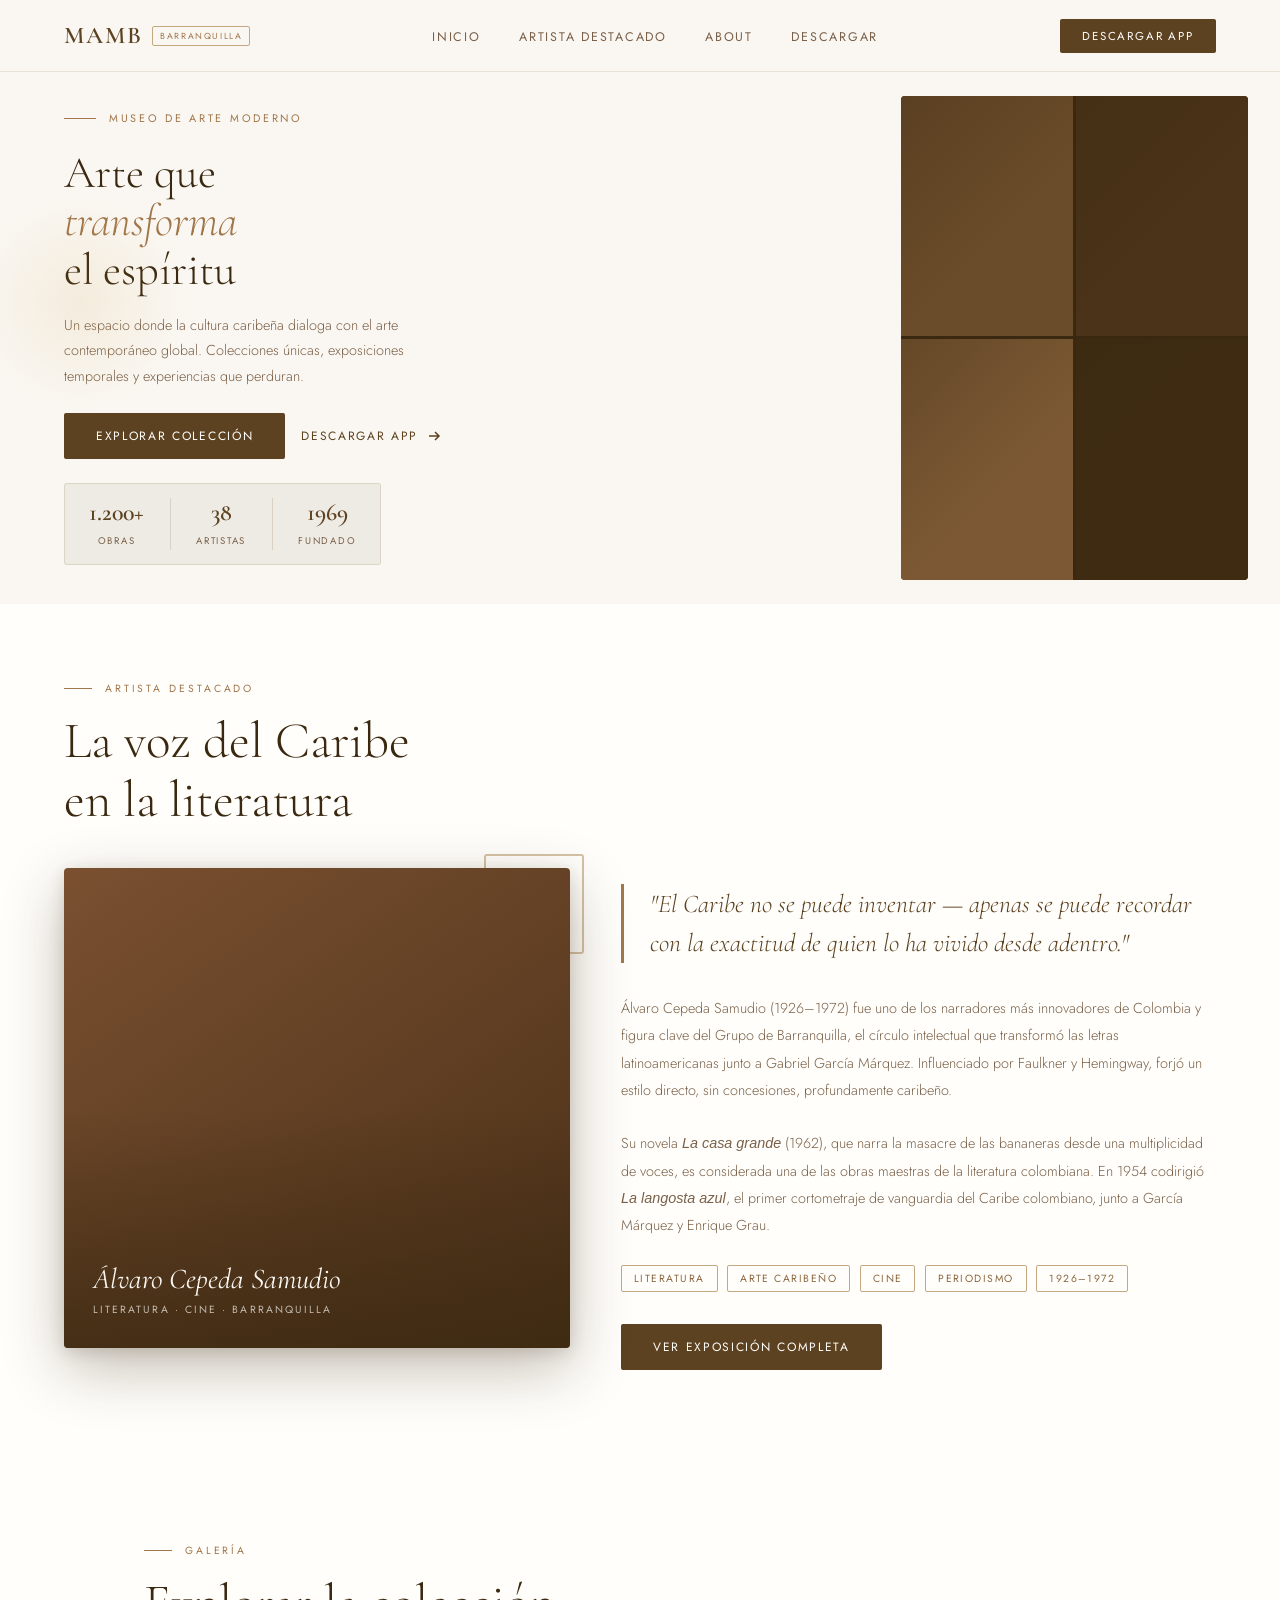
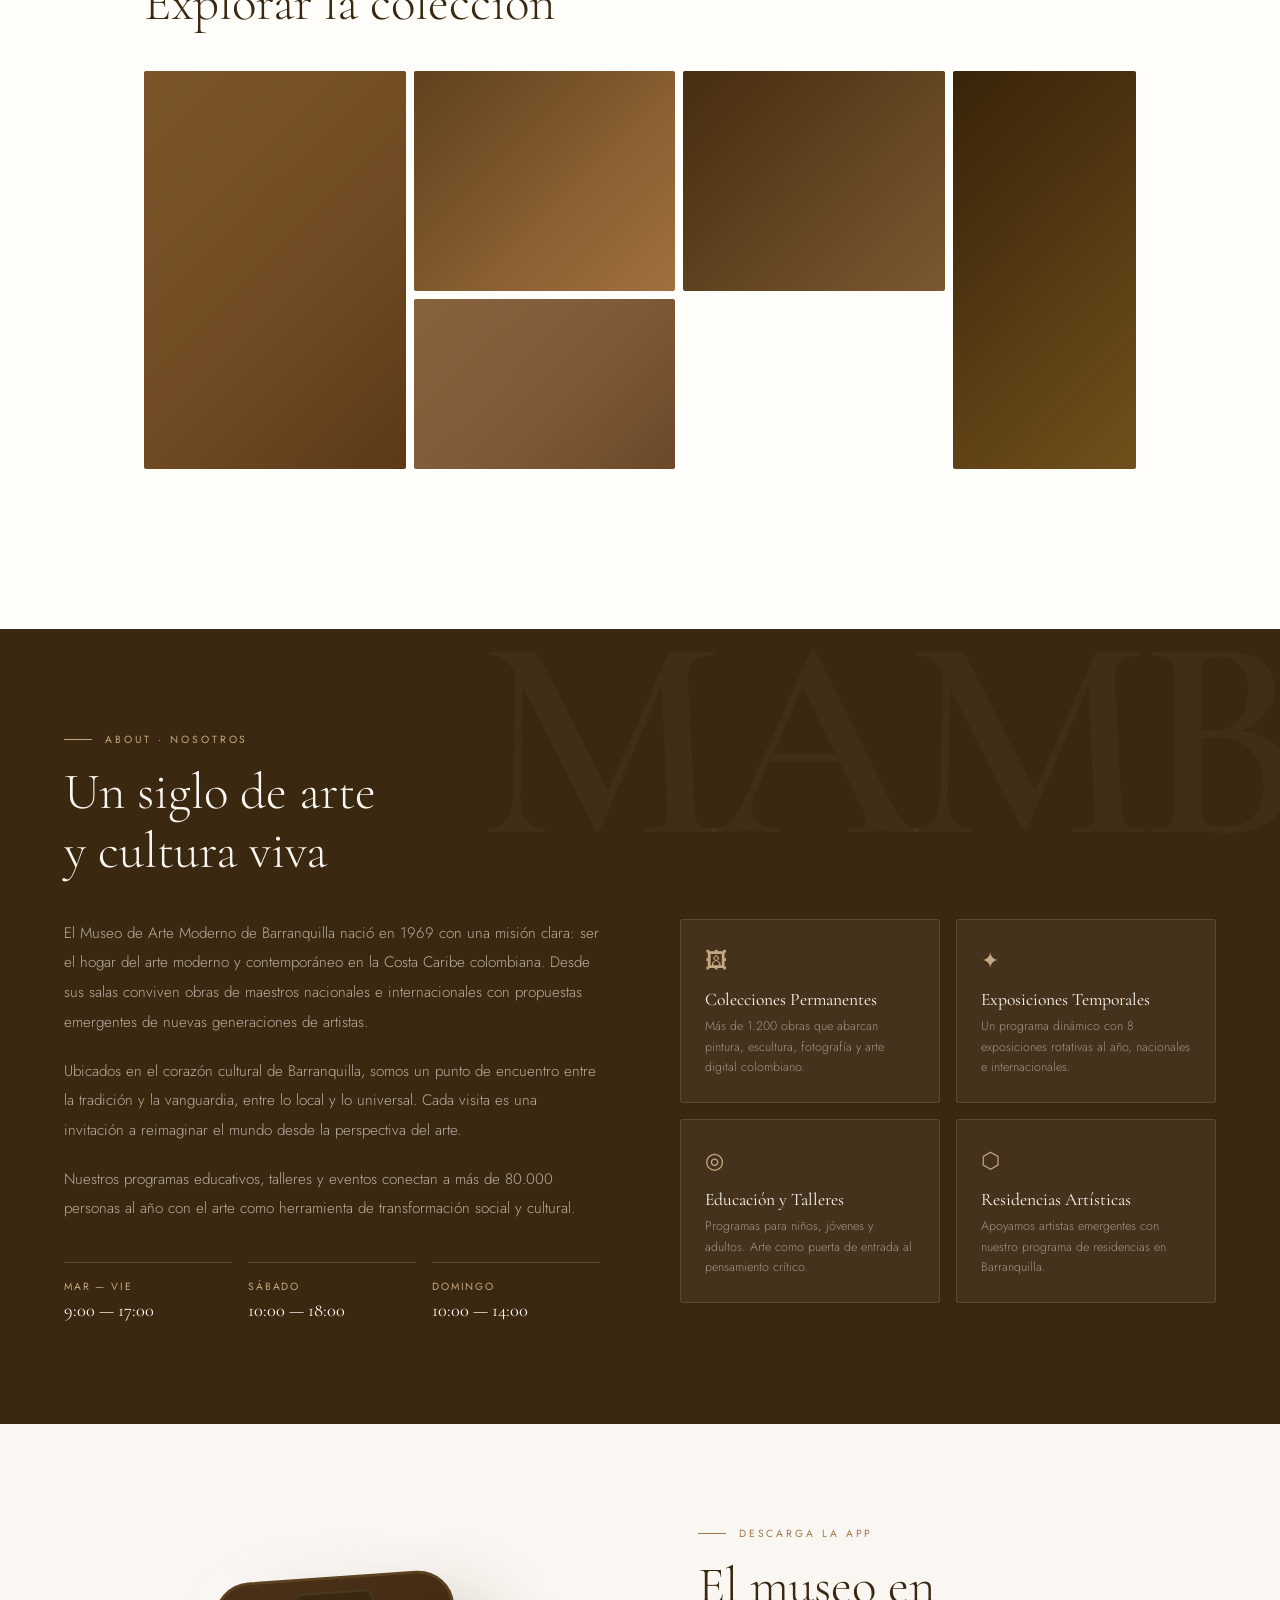
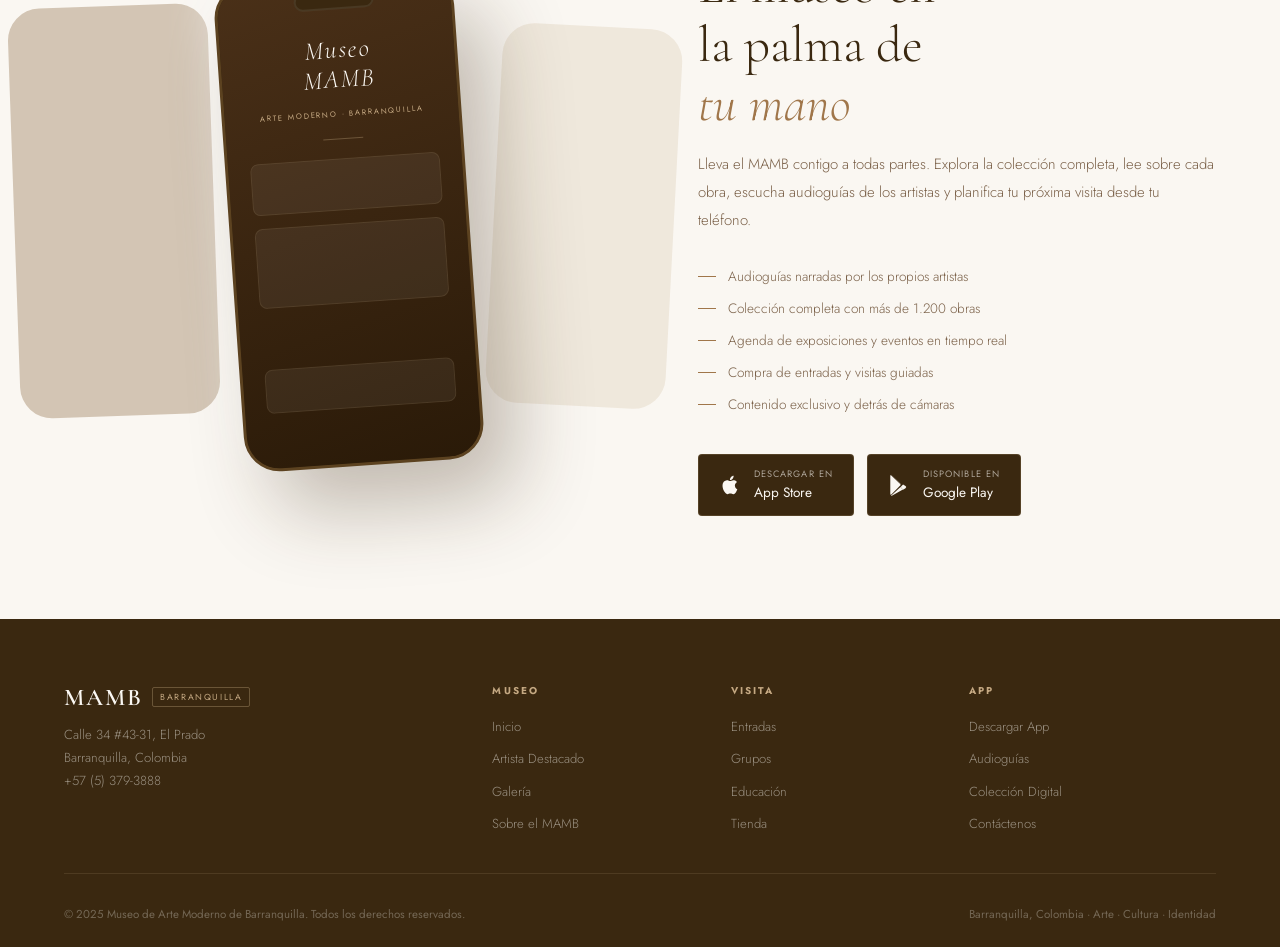
==== commit 3dd4e5fe: "pagina" ====
--- a/index.html
+++ b/index.html
@@ -40,31 +40,6 @@
           </svg>
         </a>
       </div>
-    </div>
-
-    <div class="hero-right">
-      <div class="hero-art-grid">
-        <div class="art-panel art-p1">
-          <div style="width:100%;height:100%;background:linear-gradient(135deg,#7A5030 0%,#4A2E10 100%);display:flex;align-items:center;justify-content:center;">
-            <svg viewBox="0 0 80 80" width="60" fill="rgba(250,247,242,0.15)"><rect x="10" y="10" width="60" height="60" rx="2"/><circle cx="30" cy="30" r="10"/><path d="M10 55 L30 35 L50 50 L65 38 L70 45 V70 H10Z"/></svg>
-          </div>
-        </div>
-        <div class="art-panel art-p2">
-          <div style="width:100%;height:100%;background:linear-gradient(135deg,#5A3C1C 0%,#9A7040 100%);display:flex;align-items:center;justify-content:center;">
-            <svg viewBox="0 0 80 80" width="55" fill="rgba(250,247,242,0.12)"><polygon points="40,5 75,65 5,65"/><circle cx="40" cy="42" r="12" fill="none" stroke="rgba(250,247,242,0.2)" stroke-width="2"/></svg>
-          </div>
-        </div>
-        <div class="art-panel art-p3">
-          <div style="width:100%;height:100%;background:linear-gradient(135deg,#8B6035 0%,#3E2810 100%);display:flex;align-items:center;justify-content:center;">
-            <svg viewBox="0 0 80 80" width="55" fill="rgba(250,247,242,0.12)"><rect x="5" y="5" width="70" height="70" rx="35"/><path d="M20 40 Q40 15 60 40 Q40 65 20 40Z" fill="rgba(250,247,242,0.1)"/></svg>
-          </div>
-        </div>
-        <div class="art-panel art-p4">
-          <div style="width:100%;height:100%;background:linear-gradient(135deg,#3C2408 0%,#7A5828 100%);display:flex;align-items:center;justify-content:center;">
-            <svg viewBox="0 0 80 80" width="55" fill="none" stroke="rgba(250,247,242,0.15)" stroke-width="2"><line x1="10" y1="40" x2="70" y2="40"/><line x1="40" y1="10" x2="40" y2="70"/><circle cx="40" cy="40" r="25"/><circle cx="40" cy="40" r="12"/></svg>
-          </div>
-        </div>
-      </div>
 
       <div class="hero-stats">
         <div class="stat">
@@ -81,45 +56,62 @@
         </div>
       </div>
     </div>
+
+    <div class="hero-right">
+      <div class="hero-art-grid">
+        <div class="art-panel art-p1">
+          <img src="https://upload.wikimedia.org/wikipedia/commons/3/30/%22Violence%22_.webp" alt="Violencia · Alejandro Obregón" onerror="this.style.display='none'">
+        </div>
+        <div class="art-panel art-p2">
+          <img src="https://upload.wikimedia.org/wikipedia/commons/8/82/Don_Sim%C3%B3n_en_San_Pedro_Alejandrino._Alejandro_Obreg%C3%B3n.Quinta_de_San_Pedro_Alejandrino.JPG" alt="Don Simón · Alejandro Obregón" onerror="this.style.display='none'">
+        </div>
+        <div class="art-panel art-p3">
+          <img src="https://upload.wikimedia.org/wikipedia/commons/e/e6/Pared_de_Obreg%C3%B3n.jpg" alt="Pared de Obregón" onerror="this.style.display='none'">
+        </div>
+        <div class="art-panel art-p4">
+          <img src="https://upload.wikimedia.org/wikipedia/commons/c/c5/MuralObregon.JPG" alt="Mural Obregón" onerror="this.style.display='none'">
+        </div>
+      </div>
+    </div>
   </section>
 
   <section id="artista">
     <div class="section-label fade-up">Artista Destacado</div>
-    <h2 class="section-title fade-up">La voz del Caribe<br>en el lienzo</h2>
+    <h2 class="section-title fade-up">La voz del Caribe<br>en la literatura</h2>
 
     <div class="artist-layout fade-up">
       <div class="artist-portrait">
         <div class="portrait-frame">
-          <div class="portrait-placeholder">
-            <svg viewBox="0 0 80 100" xmlns="http://www.w3.org/2000/svg">
-              <circle cx="40" cy="30" r="22" fill="rgba(250,247,242,0.3)"/>
-              <ellipse cx="40" cy="80" rx="35" ry="28" fill="rgba(250,247,242,0.3)"/>
-            </svg>
-          </div>
+          <img
+            src="https://fileswp.canalcapital.gov.co/wp-content/uploads/2026/04/08171839/alvaro-cepeda-samudio-vida-obra-influencia.webp"
+            alt="Álvaro Cepeda Samudio"
+            class="portrait-img"
+            onerror="this.style.opacity='0'"
+          >
         </div>
         <div class="portrait-name-overlay">
-          <h3>Alejandra Mora</h3>
-          <span>Pintura · Escultura · Barranquilla</span>
+          <h3>Álvaro Cepeda Samudio</h3>
+          <span>Literatura · Cine · Barranquilla</span>
         </div>
         <div class="accent-block"></div>
       </div>
 
       <div class="artist-info">
         <blockquote class="artist-quote">
-          "El Caribe no es solo un lugar geográfico — es un estado del alma que habita en cada trazo."
+          "El Caribe no se puede inventar — apenas se puede recordar con la exactitud de quien lo ha vivido desde adentro."
         </blockquote>
         <p class="artist-bio">
-          Reconocida como una de las voces más originales del arte contemporáneo colombiano, Alejandra Mora crea obras que tejen identidad caribeña con abstracción moderna. Sus piezas han viajado por museos de Bogotá, Miami y São Paulo, pero siempre regresan a las raíces de la ciudad que las inspiró.
+          Álvaro Cepeda Samudio (1926–1972) fue uno de los narradores más innovadores de Colombia y figura clave del Grupo de Barranquilla, el círculo intelectual que transformó las letras latinoamericanas junto a Gabriel García Márquez. Influenciado por Faulkner y Hemingway, forjó un estilo directo, sin concesiones, profundamente caribeño.
         </p>
         <p class="artist-bio">
-          La exposición actual presenta 24 obras inéditas creadas durante su residencia en el MAMB, explorando la relación entre el agua, el color y la memoria colectiva de la costa atlántica colombiana.
+          Su novela <em>La casa grande</em> (1962), que narra la masacre de las bananeras desde una multiplicidad de voces, es considerada una de las obras maestras de la literatura colombiana. En 1954 codirigió <em>La langosta azul</em>, el primer cortometraje de vanguardia del Caribe colombiano, junto a García Márquez y Enrique Grau.
         </p>
         <div class="artist-tags">
-          <span class="tag">Abstracción</span>
+          <span class="tag">Literatura</span>
           <span class="tag">Arte Caribeño</span>
-          <span class="tag">Identidad</span>
-          <span class="tag">Técnica Mixta</span>
-          <span class="tag">2025</span>
+          <span class="tag">Cine</span>
+          <span class="tag">Periodismo</span>
+          <span class="tag">1926–1972</span>
         </div>
         <a href="#" class="btn-primary">Ver Exposición Completa</a>
       </div>
@@ -134,24 +126,34 @@
     <div style="padding:0 5rem 6rem;">
       <div class="gallery-grid fade-up">
         <div class="g-cell">
-          <div class="g-bg g-bg-1">I</div>
-          <div class="g-overlay"><span>Serie Atlántico · 2024</span></div>
-        </div>
-        <div class="g-cell">
-          <div class="g-bg g-bg-2">II</div>
-          <div class="g-overlay"><span>Raíces · 2023</span></div>
-        </div>
-        <div class="g-cell">
-          <div class="g-bg g-bg-3">III</div>
-          <div class="g-overlay"><span>Memoria Viva · 2022</span></div>
-        </div>
-        <div class="g-cell">
-          <div class="g-bg g-bg-4">IV</div>
-          <div class="g-overlay"><span>Movimiento · 2024</span></div>
-        </div>
-        <div class="g-cell">
-          <div class="g-bg g-bg-5">V</div>
-          <div class="g-overlay"><span>Permanencia · 2025</span></div>
+          <div class="g-bg g-bg-1">
+            <img src="https://patrimoniofilmico.org.co/wp-content/uploads/2020/04/portada-la-langosta-azul_marzo.png" alt="La langosta azul" onerror="this.style.display='none'">
+          </div>
+          <div class="g-overlay"><span>La langosta azul · 1954</span></div>
+        </div>
+        <div class="g-cell">
+          <div class="g-bg g-bg-2">
+            <img src="https://upload.wikimedia.org/wikipedia/commons/3/30/%22Violence%22_.webp" alt="Violencia · Alejandro Obregón" onerror="this.style.display='none'">
+          </div>
+          <div class="g-overlay"><span>Violencia · Alejandro Obregón · 1962</span></div>
+        </div>
+        <div class="g-cell">
+          <div class="g-bg g-bg-3">
+            <img src="https://patrimoniofilmico.org.co/wp-content/uploads/2020/04/destacada-la-langosta-azul-marzo.png" alt="La langosta azul · Playa" onerror="this.style.display='none'">
+          </div>
+          <div class="g-overlay"><span>Caribe en celuloide · 1954</span></div>
+        </div>
+        <div class="g-cell">
+          <div class="g-bg g-bg-4">
+            <img src="https://upload.wikimedia.org/wikipedia/commons/c/c5/MuralObregon.JPG" alt="Mural Obregón" onerror="this.style.display='none'">
+          </div>
+          <div class="g-overlay"><span>Mural Barranquilla · Obregón</span></div>
+        </div>
+        <div class="g-cell">
+          <div class="g-bg g-bg-5">
+            <img src="https://upload.wikimedia.org/wikipedia/commons/e/e6/Pared_de_Obreg%C3%B3n.jpg" alt="Pared de Obregón" onerror="this.style.display='none'">
+          </div>
+          <div class="g-overlay"><span>Pared de Obregón · Cartagena</span></div>
         </div>
       </div>
     </div>
--- a/styles.css
+++ b/styles.css
@@ -31,8 +31,8 @@
   display: flex;
   align-items: center;
   justify-content: space-between;
-  padding: 0 4rem;
-  height: 72px;
+  padding: 0 clamp(1.5rem, 5vw, 4rem);
+  height: clamp(52px, 8vw, 72px);
   background: rgba(250,247,242,0.92);
   backdrop-filter: blur(12px);
   border-bottom: 1px solid rgba(140,104,64,0.15);
@@ -42,14 +42,14 @@
 
 .nav-logo {
   font-family: 'Cormorant Garamond', serif;
-  font-size: 1.5rem;
+  font-size: clamp(1rem, 2.5vw, 1.5rem);
   font-weight: 600;
   letter-spacing: 0.08em;
   color: var(--brown-dark);
   text-decoration: none;
   display: flex;
   align-items: center;
-  gap: 0.6rem;
+  gap: clamp(0.3rem, 1vw, 0.6rem);
 }
 .nav-logo span.badge {
   font-family: 'Jost', sans-serif;
@@ -66,11 +66,11 @@
 
 .nav-links {
   display: flex;
-  gap: 2.4rem;
+  gap: clamp(1rem, 3vw, 2.4rem);
   list-style: none;
 }
 .nav-links a {
-  font-size: 0.78rem;
+  font-size: clamp(0.65rem, 1.5vw, 0.78rem);
   letter-spacing: 0.14em;
   text-transform: uppercase;
   color: var(--text-muted);
@@ -104,15 +104,15 @@
 
 /* ── HERO ── */
 #inicio {
-  min-height: 100vh;
+  min-height: 65vh;
   display: grid;
-  grid-template-columns: 1fr 1fr;
+  grid-template-columns: 1fr 0.42fr;
   padding-top: 72px;
   overflow: hidden;
 }
 
 .hero-left {
-  padding: 8rem 4rem 6rem 5rem;
+  padding: clamp(1.5rem, 3vw, 3rem) clamp(1.5rem, 5vw, 5rem) clamp(1.5rem, 3vw, 3rem);
   display: flex;
   flex-direction: column;
   justify-content: center;
@@ -129,14 +129,14 @@
 }
 
 .hero-eyebrow {
-  font-size: 0.68rem;
+  font-size: clamp(0.6rem, 1.5vw, 0.68rem);
   letter-spacing: 0.25em;
   text-transform: uppercase;
   color: var(--accent);
-  margin-bottom: 1.4rem;
-  display: flex;
-  align-items: center;
-  gap: 0.8rem;
+  margin-bottom: clamp(0.8rem, 2vw, 1.4rem);
+  display: flex;
+  align-items: center;
+  gap: clamp(0.4rem, 1vw, 0.8rem);
 }
 .hero-eyebrow::before {
   content: '';
@@ -147,11 +147,11 @@
 
 .hero-title {
   font-family: 'Cormorant Garamond', serif;
-  font-size: clamp(3.2rem, 5.5vw, 5.8rem);
+  font-size: clamp(2rem, 3.5vw, 3.5rem);
   font-weight: 300;
   line-height: 1.08;
   color: var(--brown-deep);
-  margin-bottom: 1.8rem;
+  margin-bottom: clamp(0.8rem, 1.5vw, 1.2rem);
 }
 .hero-title em {
   font-style: italic;
@@ -159,12 +159,12 @@
 }
 
 .hero-desc {
-  font-size: 0.95rem;
-  font-weight: 300;
-  line-height: 1.85;
+  font-size: clamp(0.82rem, 1.5vw, 0.9rem);
+  font-weight: 300;
+  line-height: 1.75;
   color: var(--text-muted);
-  max-width: 380px;
-  margin-bottom: 2.8rem;
+  max-width: 360px;
+  margin-bottom: clamp(1rem, 2vw, 1.5rem);
 }
 
 .hero-actions {
@@ -174,12 +174,12 @@
 }
 
 .btn-primary {
-  font-size: 0.75rem;
+  font-size: clamp(0.65rem, 1.5vw, 0.75rem);
   letter-spacing: 0.14em;
   text-transform: uppercase;
   color: var(--white);
   background: var(--brown-dark);
-  padding: 14px 32px;
+  padding: clamp(10px, 1.5vw, 14px) clamp(20px, 3vw, 32px);
   border-radius: 2px;
   text-decoration: none;
   transition: background 0.2s, transform 0.15s, box-shadow 0.2s;
@@ -192,7 +192,7 @@
 }
 
 .btn-ghost {
-  font-size: 0.75rem;
+  font-size: clamp(0.65rem, 1.5vw, 0.75rem);
   letter-spacing: 0.14em;
   text-transform: uppercase;
   color: var(--brown-dark);
@@ -210,8 +210,10 @@
   background: var(--brown-deep);
   overflow: hidden;
   display: flex;
-  align-items: center;
+  align-items: stretch;
   justify-content: center;
+  margin: 1.5rem 2rem 1.5rem 0;
+  border-radius: 4px;
 }
 
 .hero-art-grid {
@@ -253,70 +255,67 @@
 }
 
 .hero-stats {
-  position: absolute;
-  bottom: 2.5rem;
-  left: 50%;
-  transform: translateX(-50%);
-  display: flex;
-  gap: 2rem;
-  background: rgba(250,247,242,0.92);
-  padding: 1rem 2rem;
+  display: flex;
+  gap: clamp(1rem, 2vw, 1.8rem);
+  margin-top: clamp(1rem, 2vw, 1.5rem);
+  padding: clamp(0.7rem, 1.2vw, 0.9rem) clamp(1rem, 2vw, 1.5rem);
+  background: rgba(58,40,16,0.06);
+  border: 1px solid rgba(140,104,64,0.18);
   border-radius: 3px;
-  backdrop-filter: blur(8px);
-  z-index: 2;
+  width: fit-content;
 }
 .stat { text-align: center; }
 .stat-num {
   font-family: 'Cormorant Garamond', serif;
-  font-size: 1.6rem;
+  font-size: clamp(1.2rem, 2.5vw, 1.5rem);
   font-weight: 600;
   color: var(--brown-dark);
   display: block;
 }
 .stat-label {
-  font-size: 0.6rem;
+  font-size: clamp(0.55rem, 1vw, 0.6rem);
   letter-spacing: 0.18em;
   text-transform: uppercase;
   color: var(--text-muted);
 }
-.stat + .stat { border-left: 1px solid rgba(140,104,64,0.2); padding-left: 2rem; }
+.stat + .stat { border-left: 1px solid rgba(140,104,64,0.2); padding-left: clamp(1rem, 2vw, 1.8rem); }
 
 /* ── ARTISTA DESTACADO ── */
 #artista {
-  padding: 9rem 5rem;
+  padding: clamp(3rem, 6vw, 6rem) clamp(1.5rem, 5vw, 5rem);
   background: var(--white);
 }
 
 .section-label {
-  font-size: 0.65rem;
+  font-size: clamp(0.55rem, 1vw, 0.65rem);
   letter-spacing: 0.28em;
   text-transform: uppercase;
   color: var(--accent);
-  margin-bottom: 1rem;
-  display: flex;
-  align-items: center;
-  gap: 0.8rem;
+  margin-bottom: clamp(0.6rem, 1.5vw, 1rem);
+  display: flex;
+  align-items: center;
+  gap: clamp(0.4rem, 1vw, 0.8rem);
 }
 .section-label::before {
   content: '';
   display: inline-block;
-  width: 28px; height: 1px;
+  width: clamp(20px, 3vw, 28px); height: 1px;
   background: var(--accent);
 }
 
 .section-title {
   font-family: 'Cormorant Garamond', serif;
-  font-size: clamp(2.4rem, 4vw, 3.6rem);
+  font-size: clamp(1.8rem, 4.5vw, 3.2rem);
   font-weight: 300;
   color: var(--brown-deep);
   line-height: 1.15;
-  margin-bottom: 4rem;
+  margin-bottom: clamp(1.5rem, 3vw, 3rem);
 }
 
 .artist-layout {
   display: grid;
-  grid-template-columns: 1.1fr 1fr;
-  gap: 5rem;
+  grid-template-columns: 0.85fr 1fr;
+  gap: clamp(2rem, 4vw, 5rem);
   align-items: start;
 }
 
@@ -326,11 +325,23 @@
 .portrait-frame {
   width: 100%;
   aspect-ratio: 3/4;
-  background: var(--brown);
-  border-radius: 3px;
+  background: linear-gradient(145deg, #7A5030, #4A3018);
+  border-radius: 4px;
   overflow: hidden;
   position: relative;
-}
+  max-height: 480px;
+  box-shadow: 0 20px 60px rgba(58,40,16,0.3), 0 4px 16px rgba(58,40,16,0.15);
+}
+
+.portrait-img {
+  width: 100%;
+  height: 100%;
+  object-fit: cover;
+  object-position: top center;
+  display: block;
+  transition: transform 0.6s ease;
+}
+.portrait-frame:hover .portrait-img { transform: scale(1.03); }
 .portrait-frame::before {
   content: '';
   position: absolute;
@@ -338,24 +349,17 @@
   background: linear-gradient(to bottom, transparent 50%, rgba(58,40,16,0.7));
   z-index: 1;
 }
-.portrait-placeholder {
-  width: 100%; height: 100%;
-  display: flex;
-  align-items: center;
-  justify-content: center;
-  background: linear-gradient(145deg, #7A5030, #4A3018);
-}
-.portrait-placeholder svg { width: 80px; opacity: 0.3; fill: var(--cream); }
+/* portrait-placeholder removed — using real image */
 
 .portrait-name-overlay {
   position: absolute;
-  bottom: 1.8rem; left: 1.8rem;
+  bottom: clamp(1rem, 3vw, 1.8rem); left: clamp(1rem, 3vw, 1.8rem);
   z-index: 2;
   color: var(--cream);
 }
 .portrait-name-overlay h3 {
   font-family: 'Cormorant Garamond', serif;
-  font-size: 1.8rem;
+  font-size: clamp(1.3rem, 3vw, 1.8rem);
   font-weight: 400;
   font-style: italic;
 }
@@ -368,33 +372,43 @@
 
 .accent-block {
   position: absolute;
-  top: -16px; right: -16px;
-  width: 90px; height: 90px;
+  top: -14px; right: -14px;
+  width: 100px; height: 100px;
   border: 2px solid var(--brown-light);
+  border-radius: 3px;
+  z-index: -1;
+  opacity: 0.7;
+}
+.accent-block::after {
+  content: '';
+  position: absolute;
+  bottom: -24px; left: -24px;
+  width: 60px; height: 60px;
+  border: 1px solid rgba(196,168,130,0.35);
   border-radius: 2px;
-  z-index: -1;
 }
 
 .artist-info { padding-top: 1rem; }
 
 .artist-quote {
   font-family: 'Cormorant Garamond', serif;
-  font-size: 1.55rem;
+  font-size: clamp(1.15rem, 2.8vw, 1.6rem);
   font-style: italic;
   font-weight: 300;
   color: var(--brown-dark);
   line-height: 1.55;
-  border-left: 2px solid var(--brown-light);
-  padding-left: 1.4rem;
-  margin-bottom: 2rem;
+  border-left: 3px solid var(--accent);
+  padding-left: clamp(1rem, 2vw, 1.6rem);
+  margin-bottom: clamp(1.2rem, 2.5vw, 2.2rem);
+  position: relative;
 }
 
 .artist-bio {
-  font-size: 0.9rem;
+  font-size: clamp(0.8rem, 1.5vw, 0.9rem);
   font-weight: 300;
   line-height: 1.9;
   color: var(--text-muted);
-  margin-bottom: 2rem;
+  margin-bottom: clamp(0.8rem, 2vw, 2rem);
 }
 
 .artist-tags {
@@ -404,27 +418,27 @@
   margin-bottom: 2rem;
 }
 .tag {
-  font-size: 0.65rem;
+  font-size: clamp(0.6rem, 1vw, 0.65rem);
   letter-spacing: 0.14em;
   text-transform: uppercase;
   color: var(--brown);
   border: 1px solid var(--brown-light);
-  padding: 5px 12px;
+  padding: clamp(3px, 0.5vw, 5px) clamp(8px, 1vw, 12px);
   border-radius: 2px;
 }
 
 /* ── GALERÍA ── */
 #galeria {
-  padding: 9rem 5rem;
+  padding: clamp(2rem, 5vw, 5rem) clamp(1.5rem, 5vw, 5rem);
   background: var(--ivory);
 }
 
 .gallery-grid {
   display: grid;
   grid-template-columns: repeat(3, 1fr) 0.7fr;
-  grid-template-rows: 260px 200px;
-  gap: 6px;
-  margin-top: 3rem;
+  grid-template-rows: clamp(160px, 22vw, 220px) clamp(130px, 18vw, 170px);
+  gap: clamp(5px, 0.8vw, 8px);
+  margin-top: clamp(1rem, 2vw, 2rem);
 }
 
 .g-cell {
@@ -443,16 +457,17 @@
 
 .g-bg {
   width: 100%; height: 100%;
+  position: relative;
+  overflow: hidden;
+}
+.g-bg img {
+  width: 100%;
+  height: 100%;
+  object-fit: cover;
+  display: block;
   transition: transform 0.6s ease;
-  display: flex;
-  align-items: center;
-  justify-content: center;
-  color: rgba(255,255,255,0.2);
-  font-family: 'Cormorant Garamond', serif;
-  font-size: 3rem;
-  font-style: italic;
-}
-.g-cell:hover .g-bg { transform: scale(1.05); }
+}
+.g-cell:hover .g-bg img { transform: scale(1.06); }
 
 .g-bg-1 { background: linear-gradient(135deg, #8B6030, #5C3A18); }
 .g-bg-2 { background: linear-gradient(135deg, #6B4820, #A07040); }
@@ -463,12 +478,19 @@
 .g-overlay {
   position: absolute;
   bottom: 0; left: 0; right: 0;
-  padding: 1rem 1.2rem;
-  background: linear-gradient(transparent, rgba(0,0,0,0.55));
+  padding: 1.2rem 1.4rem;
+  background: linear-gradient(transparent, rgba(20,10,0,0.75));
   opacity: 0;
   transition: opacity 0.35s;
 }
 .g-cell:hover .g-overlay { opacity: 1; }
+.g-cell::after {
+  content: '';
+  position: absolute;
+  inset: 0;
+  background: linear-gradient(135deg, rgba(58,40,16,0.2), transparent 60%);
+  pointer-events: none;
+}
 .g-overlay span {
   font-size: 0.7rem;
   letter-spacing: 0.14em;
@@ -478,7 +500,7 @@
 
 /* ── ABOUT ── */
 #about {
-  padding: 9rem 5rem;
+  padding: clamp(3rem, 8vw, 9rem) clamp(1.5rem, 5vw, 5rem);
   background: var(--brown-deep);
   color: var(--cream);
   position: relative;
@@ -509,11 +531,11 @@
 }
 
 .about-text p {
-  font-size: 0.95rem;
+  font-size: clamp(0.85rem, 1.5vw, 0.95rem);
   font-weight: 300;
   line-height: 1.95;
   color: rgba(250,247,242,0.65);
-  margin-bottom: 1.2rem;
+  margin-bottom: clamp(0.8rem, 2vw, 1.2rem);
 }
 
 .about-cards {
@@ -525,7 +547,7 @@
   background: rgba(255,255,255,0.05);
   border: 1px solid rgba(196,168,130,0.2);
   border-radius: 3px;
-  padding: 1.5rem;
+  padding: clamp(1rem, 2vw, 1.5rem);
   transition: background 0.25s, border-color 0.25s;
 }
 .about-card:hover {
@@ -533,20 +555,20 @@
   border-color: rgba(196,168,130,0.4);
 }
 .about-card-icon {
-  font-size: 1.4rem;
-  margin-bottom: 0.8rem;
+  font-size: clamp(1.1rem, 2.5vw, 1.4rem);
+  margin-bottom: clamp(0.5rem, 1vw, 0.8rem);
   display: block;
   color: var(--brown-light);
 }
 .about-card h4 {
   font-family: 'Cormorant Garamond', serif;
-  font-size: 1.1rem;
+  font-size: clamp(0.95rem, 2vw, 1.1rem);
   font-weight: 400;
   color: var(--cream);
-  margin-bottom: 0.4rem;
+  margin-bottom: clamp(0.2rem, 0.5vw, 0.4rem);
 }
 .about-card p {
-  font-size: 0.78rem;
+  font-size: clamp(0.7rem, 1.2vw, 0.78rem);
   font-weight: 300;
   line-height: 1.65;
   color: rgba(250,247,242,0.5);
@@ -555,9 +577,9 @@
 /* ── HORARIOS ── */
 .schedule-grid {
   display: grid;
-  grid-template-columns: repeat(3, 1fr);
-  gap: 1rem;
-  margin-top: 3rem;
+  grid-template-columns: repeat(auto-fit, minmax(120px, 1fr));
+  gap: clamp(0.8rem, 2vw, 1rem);
+  margin-top: clamp(1.5rem, 3vw, 3rem);
 }
 .schedule-item {
   border-top: 1px solid rgba(196,168,130,0.25);
@@ -572,13 +594,13 @@
 }
 .sch-time {
   font-family: 'Cormorant Garamond', serif;
-  font-size: 1.15rem;
+  font-size: clamp(0.95rem, 2vw, 1.15rem);
   color: var(--cream);
 }
 
 /* ── DESCARGAR APP ── */
 #descargar {
-  padding: 9rem 5rem;
+  padding: clamp(3rem, 8vw, 9rem) clamp(1.5rem, 5vw, 5rem);
   background: var(--cream);
   position: relative;
 }
@@ -586,7 +608,7 @@
 .app-section-inner {
   display: grid;
   grid-template-columns: 1.1fr 1fr;
-  gap: 6rem;
+  gap: clamp(2rem, 5vw, 6rem);
   align-items: center;
 }
 
@@ -597,8 +619,8 @@
 }
 
 .phone-frame {
-  width: 240px;
-  height: 490px;
+  width: clamp(180px, 30vw, 240px);
+  height: clamp(360px, 60vw, 490px);
   background: var(--brown-deep);
   border-radius: 36px;
   border: 3px solid var(--brown-dark);
@@ -633,7 +655,7 @@
 
 .phone-logo {
   font-family: 'Cormorant Garamond', serif;
-  font-size: 1.6rem;
+  font-size: clamp(1.2rem, 2vw, 1.6rem);
   color: var(--cream);
   font-style: italic;
   font-weight: 300;
@@ -689,11 +711,11 @@
 .app-info .section-title { margin-bottom: 1rem; }
 
 .app-desc {
-  font-size: 0.93rem;
+  font-size: clamp(0.85rem, 1.5vw, 0.93rem);
   font-weight: 300;
   line-height: 1.9;
   color: var(--text-muted);
-  margin-bottom: 2rem;
+  margin-bottom: clamp(1.5rem, 3vw, 2rem);
 }
 
 .app-features {
@@ -704,12 +726,12 @@
   gap: 0.75rem;
 }
 .app-features li {
-  font-size: 0.85rem;
+  font-size: clamp(0.75rem, 1.5vw, 0.85rem);
   font-weight: 300;
   color: var(--text-muted);
   display: flex;
   align-items: center;
-  gap: 0.75rem;
+  gap: clamp(0.5rem, 1vw, 0.75rem);
 }
 .app-features li::before {
   content: '';
@@ -721,17 +743,17 @@
 
 .store-buttons {
   display: flex;
-  gap: 1rem;
+  gap: clamp(0.5rem, 1vw, 1rem);
   flex-wrap: wrap;
 }
 
 .store-btn {
   display: flex;
   align-items: center;
-  gap: 0.85rem;
+  gap: clamp(0.5rem, 1vw, 0.85rem);
   background: var(--brown-deep);
   color: var(--cream);
-  padding: 12px 20px;
+  padding: clamp(10px, 1.5vw, 12px) clamp(16px, 2vw, 20px);
   border-radius: 4px;
   text-decoration: none;
   transition: background 0.2s, transform 0.15s;
@@ -746,43 +768,43 @@
   text-transform: uppercase;
   color: rgba(250,247,242,0.6);
 }
-.store-btn-text strong { font-size: 0.85rem; font-weight: 400; }
+.store-btn-text strong { font-size: clamp(0.7rem, 1.5vw, 0.85rem); font-weight: 400; }
 
 /* ── FOOTER ── */
 footer {
   background: var(--brown-deep);
   color: var(--cream);
-  padding: 4rem 5rem 2.5rem;
+  padding: clamp(2rem, 5vw, 4rem) clamp(1.5rem, 5vw, 5rem) clamp(1rem, 2vw, 2.5rem);
 }
 
 .footer-top {
   display: grid;
   grid-template-columns: 2fr 1fr 1fr 1.3fr;
-  gap: 3rem;
-  padding-bottom: 3rem;
+  gap: clamp(1.5rem, 4vw, 3rem);
+  padding-bottom: clamp(1.5rem, 3vw, 3rem);
   border-bottom: 1px solid rgba(196,168,130,0.15);
 }
 
 .footer-brand .nav-logo { color: var(--cream); }
 .footer-brand p {
-  font-size: 0.82rem;
+  font-size: clamp(0.75rem, 1.5vw, 0.82rem);
   font-weight: 300;
   line-height: 1.75;
   color: rgba(250,247,242,0.5);
-  margin-top: 1rem;
+  margin-top: clamp(0.5rem, 1vw, 1rem);
   max-width: 240px;
 }
 
 .footer-col h5 {
-  font-size: 0.62rem;
+  font-size: clamp(0.55rem, 1vw, 0.62rem);
   letter-spacing: 0.22em;
   text-transform: uppercase;
   color: var(--brown-light);
-  margin-bottom: 1rem;
+  margin-bottom: clamp(0.6rem, 1.5vw, 1rem);
 }
 .footer-col ul { list-style: none; display: flex; flex-direction: column; gap: 0.6rem; }
 .footer-col ul a {
-  font-size: 0.82rem;
+  font-size: clamp(0.7rem, 1.5vw, 0.82rem);
   font-weight: 300;
   color: rgba(250,247,242,0.5);
   text-decoration: none;
@@ -814,15 +836,158 @@
 .phone-frame { animation: floatPhone 5s ease-in-out infinite; }
 
 /* ── RESPONSIVE ── */
+/* Tablets (hasta 900px) */
 @media (max-width: 900px) {
-  nav { padding: 0 1.5rem; }
+  nav { padding: 0 2rem; height: 64px; }
+  .nav-logo { font-size: 1.3rem; }
   .nav-links { display: none; }
-  #inicio { grid-template-columns: 1fr; }
+  .nav-cta { padding: 8px 16px; font-size: 0.65rem; }
+  
+  #inicio { grid-template-columns: 1fr; padding-top: 64px; }
   .hero-right { display: none; }
-  .hero-left { padding: 6rem 2rem 4rem; }
-  #artista, #galeria, #about, #descargar, footer { padding: 5rem 2rem; }
-  .artist-layout, .about-grid, .app-section-inner { grid-template-columns: 1fr; gap: 3rem; }
-  .gallery-grid { grid-template-columns: 1fr 1fr; grid-template-rows: auto; }
+  .hero-left { padding: clamp(2rem, 5vw, 4rem) clamp(1.5rem, 5vw, 3rem); }
+  .hero-left::before { display: none; }
+  .hero-title { font-size: clamp(2rem, 5vw, 3.5rem); margin-bottom: 1.2rem; }
+  .hero-desc { font-size: clamp(0.85rem, 2vw, 0.95rem); max-width: none; }
+  .hero-actions { flex-direction: column; align-items: flex-start; gap: 0.75rem; }
+  .btn-primary, .btn-ghost { width: 100%; justify-content: center; }
+  
+  #artista, #galeria, #about, #descargar { padding: clamp(2rem, 5vw, 4rem) clamp(1.5rem, 5vw, 3rem); }
+  footer { padding: 2.5rem clamp(1.5rem, 5vw, 3rem) 1.5rem; }
+  
+  .section-title { font-size: clamp(1.8rem, 4vw, 2.8rem); margin-bottom: 2rem; }
+  
+  .artist-layout, .about-grid, .app-section-inner { grid-template-columns: 1fr; gap: 2rem; }
+  .artist-portrait { width: 100%; }
+  
+  .gallery-grid { grid-template-columns: 1fr 1fr; grid-template-rows: auto; gap: 4px; }
   .g-cell:first-child, .g-cell:nth-child(5) { grid-row: auto; grid-column: auto; }
-  .footer-top { grid-template-columns: 1fr 1fr; }
+  .gallery-grid .g-cell { min-height: 220px; }
+  
+  .schedule-grid { grid-template-columns: repeat(3, 1fr); gap: 1rem; }
+  
+  .footer-top { grid-template-columns: 1fr 1fr; gap: 2rem; }
+  .footer-bottom { flex-direction: column; gap: 1rem; text-align: center; }
+}
+
+/* Móviles medianos (hasta 768px) */
+@media (max-width: 768px) {
+  nav { padding: 0 1.2rem; height: 56px; }
+  .nav-logo { font-size: 1.1rem; gap: 0.4rem; }
+  .nav-logo span.badge { font-size: 0.48rem; padding: 2px 5px; }
+  .nav-cta { padding: 7px 14px; font-size: 0.6rem; }
+  
+  .hero-left { padding: clamp(3rem, 8vw, 3.5rem) clamp(1.2rem, 4vw, 2rem); text-align: center; }
+  .hero-left::before { display: none; }
+  .hero-eyebrow { justify-content: center; }
+  .hero-eyebrow::before { display: none; }
+  .hero-title { font-size: clamp(1.8rem, 5vw, 2.8rem); line-height: 1.1; }
+  .hero-desc { font-size: 0.9rem; line-height: 1.7; }
+  .hero-actions { width: 100%; }
+  .btn-primary, .btn-ghost { font-size: 0.7rem; padding: 12px 20px; }
+  
+  #artista, #galeria, #about, #descargar { padding: 3rem clamp(1rem, 4vw, 1.5rem); }
+  footer { padding: 2rem clamp(1rem, 4vw, 1.5rem) 1rem; }
+  
+  .section-label { font-size: 0.6rem; margin-bottom: 0.75rem; }
+  .section-label::before { width: 20px; }
+  .section-title { font-size: clamp(1.5rem, 4vw, 2.2rem); margin-bottom: 1.5rem; }
+  
+  .artist-quote { font-size: 1.2rem; padding-left: 1rem; }
+  .artist-bio { font-size: 0.85rem; }
+  .artist-tags { gap: 0.4rem; }
+  .tag { font-size: 0.6rem; padding: 4px 10px; }
+  
+  .gallery-grid { grid-template-columns: 1fr; grid-template-rows: auto; gap: 3px; }
+  .gallery-grid .g-cell { min-height: 180px; }
+  .g-bg { font-size: 2rem; }
+  
+  .about-text p { font-size: 0.9rem; margin-bottom: 1rem; }
+  .about-cards { grid-template-columns: 1fr; gap: 0.8rem; }
+  .about-card { padding: 1.2rem; }
+  .about-card h4 { font-size: 1rem; }
+  .about-card p { font-size: 0.75rem; }
+  
+  .schedule-grid { grid-template-columns: 1fr; gap: 0.8rem; }
+  .schedule-item { padding-top: 0.75rem; }
+  .sch-time { font-size: 1rem; }
+  
+  .phone-frame { width: 200px; height: 410px; }
+  .phone-divider { width: 30px; }
+  
+  .app-features li { font-size: 0.8rem; }
+  .store-buttons { gap: 0.75rem; }
+  .store-btn { padding: 10px 16px; gap: 0.6rem; }
+  
+  .footer-top { grid-template-columns: 1fr; gap: 1.5rem; }
+  .footer-col h5 { font-size: 0.58rem; }
+  .footer-col ul { gap: 0.5rem; }
+  .footer-col ul a { font-size: 0.75rem; }
+}
+
+/* Móviles pequeños (hasta 480px) */
+@media (max-width: 480px) {
+  nav { height: 52px; }
+  .nav-logo { font-size: 0.95rem; }
+  .nav-logo span.badge { font-size: 0.42rem; }
+  
+  body { font-size: 14px; }
+  
+  .hero-left { padding: 2.5rem 1rem; }
+  .hero-eyebrow { font-size: 0.62rem; margin-bottom: 1rem; }
+  .hero-title { font-size: clamp(1.6rem, 5vw, 2.4rem); margin-bottom: 1rem; }
+  .hero-desc { font-size: 0.85rem; line-height: 1.6; margin-bottom: 1.5rem; }
+  .btn-primary, .btn-ghost { font-size: 0.65rem; padding: 10px 16px; width: 100%; }
+  
+  #artista, #galeria, #about, #descargar { padding: 2rem 1rem; }
+  footer { padding: 1.5rem 1rem 1rem; }
+  
+  .section-label { font-size: 0.55rem; }
+  .section-title { font-size: clamp(1.3rem, 5vw, 1.8rem); margin-bottom: 1.2rem; line-height: 1.1; }
+  
+  .artist-info { padding-top: 0; }
+  .artist-quote { font-size: 1rem; line-height: 1.4; padding-left: 0.8rem; margin-bottom: 1rem; }
+  .artist-bio { font-size: 0.8rem; line-height: 1.6; margin-bottom: 0.8rem; }
+  .artist-tags { gap: 0.3rem; margin-bottom: 1.2rem; }
+  .tag { font-size: 0.55rem; padding: 3px 8px; }
+  
+  .gallery-grid { gap: 2px; }
+  .gallery-grid .g-cell { min-height: 140px; }
+  .g-bg { font-size: 1.5rem; }
+  .g-overlay span { font-size: 0.65rem; }
+  
+  .about-text p { font-size: 0.85rem; margin-bottom: 0.8rem; line-height: 1.7; }
+  .about-cards { gap: 0.6rem; }
+  .about-card { padding: 1rem; }
+  .about-card-icon { font-size: 1.2rem; }
+  .about-card h4 { font-size: 0.95rem; margin-bottom: 0.3rem; }
+  .about-card p { font-size: 0.7rem; }
+  
+  .schedule-grid { gap: 0.6rem; }
+  .sch-day { font-size: 0.6rem; margin-bottom: 0.2rem; }
+  .sch-time { font-size: 0.9rem; }
+  
+  #about::before { font-size: 10rem; right: -2rem; top: -1rem; }
+  
+  .phone-frame { width: 180px; height: 360px; transform: rotate(-4deg); }
+  .phone-notch { width: 70px; height: 15px; }
+  .phone-screen { padding: 1.5rem 1rem; gap: 0.6rem; }
+  .phone-logo { font-size: 1.3rem; }
+  .phone-logo-sub { font-size: 0.42rem; }
+  .phone-ui-elem { height: 44px; }
+  .phone-ui-sm { height: 30px; }
+  
+  .app-features li { font-size: 0.75rem; gap: 0.5rem; }
+  .app-features li::before { width: 14px; }
+  .app-desc { font-size: 0.85rem; margin-bottom: 1.5rem; }
+  
+  .store-btn { font-size: 0.65rem; padding: 8px 12px; gap: 0.5rem; }
+  .store-btn svg { width: 18px; height: 18px; }
+  .store-btn-text small { font-size: 0.52rem; }
+  .store-btn-text strong { font-size: 0.75rem; }
+  
+  .footer-brand p { font-size: 0.75rem; max-width: 100%; margin-top: 0.8rem; }
+  .footer-col h5 { font-size: 0.54rem; margin-bottom: 0.8rem; }
+  .footer-col ul a { font-size: 0.7rem; }
+  .footer-bottom { font-size: 0.65rem; }
 }
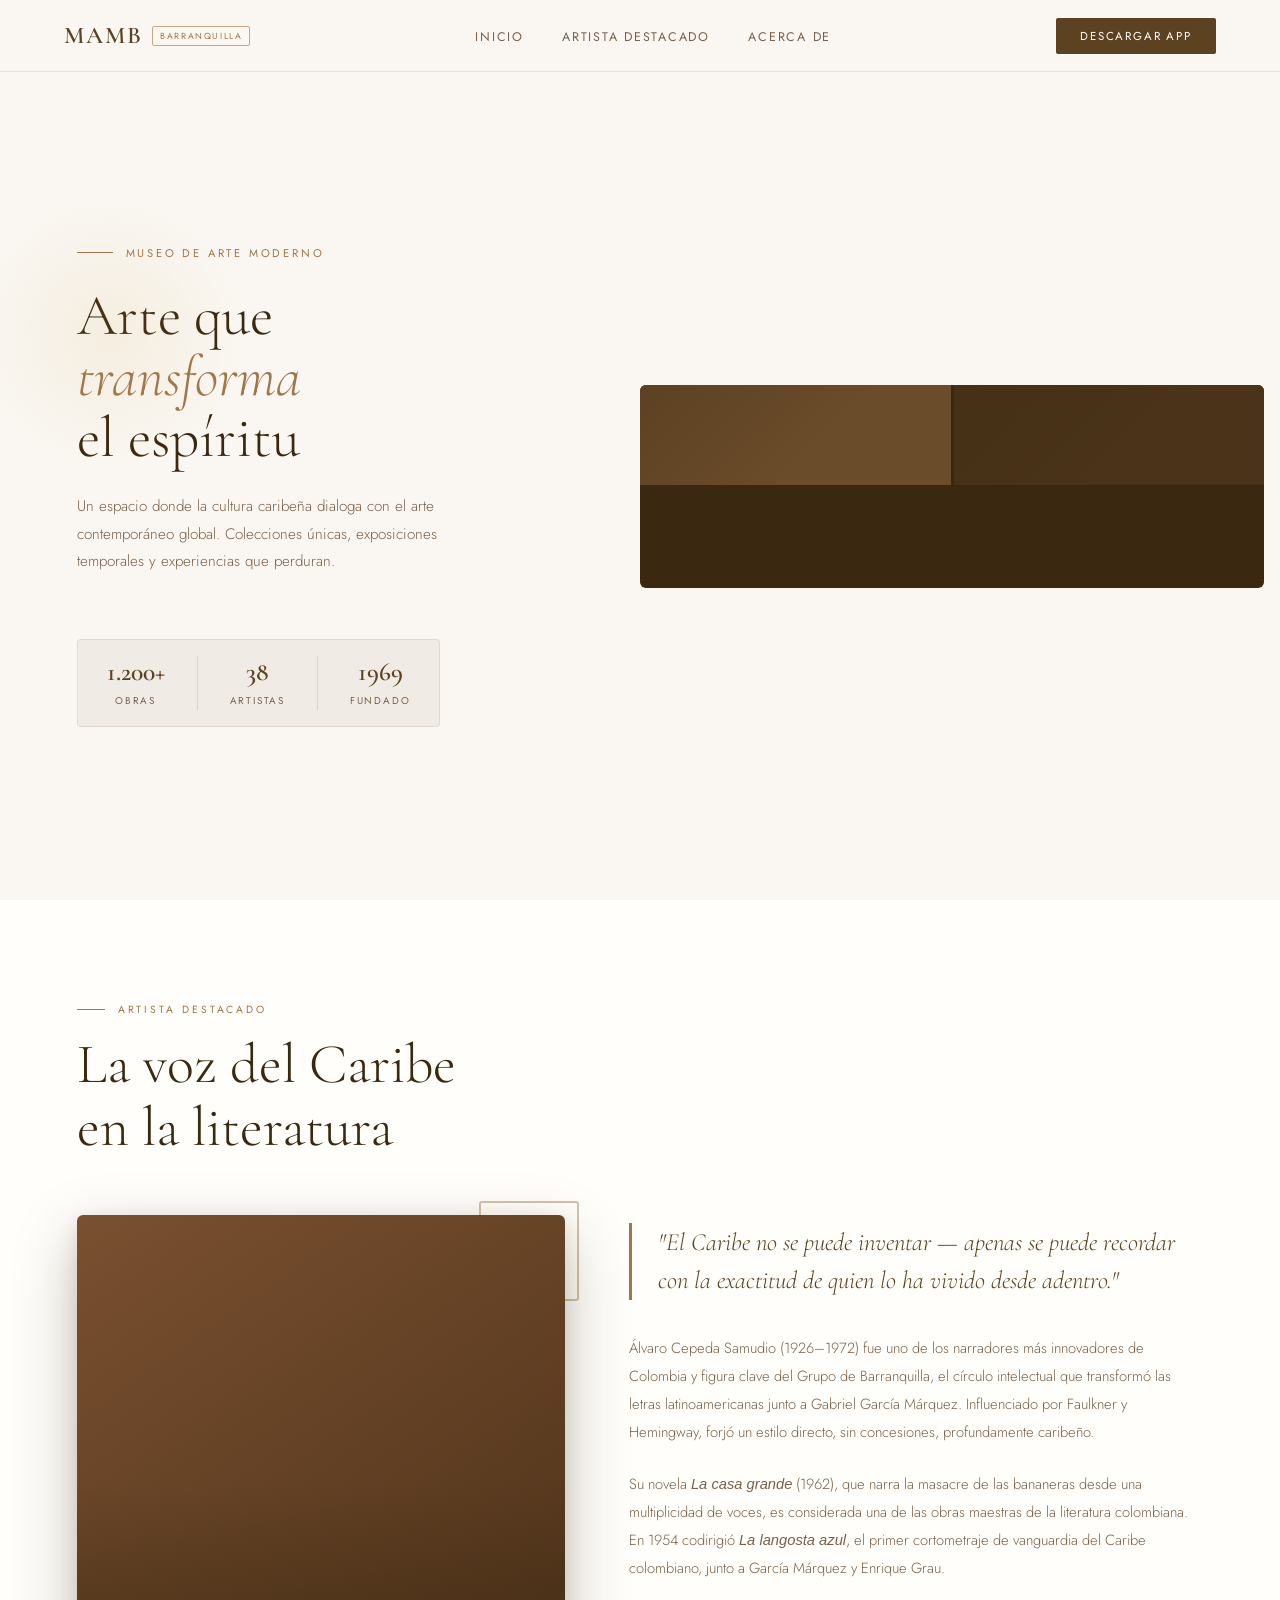
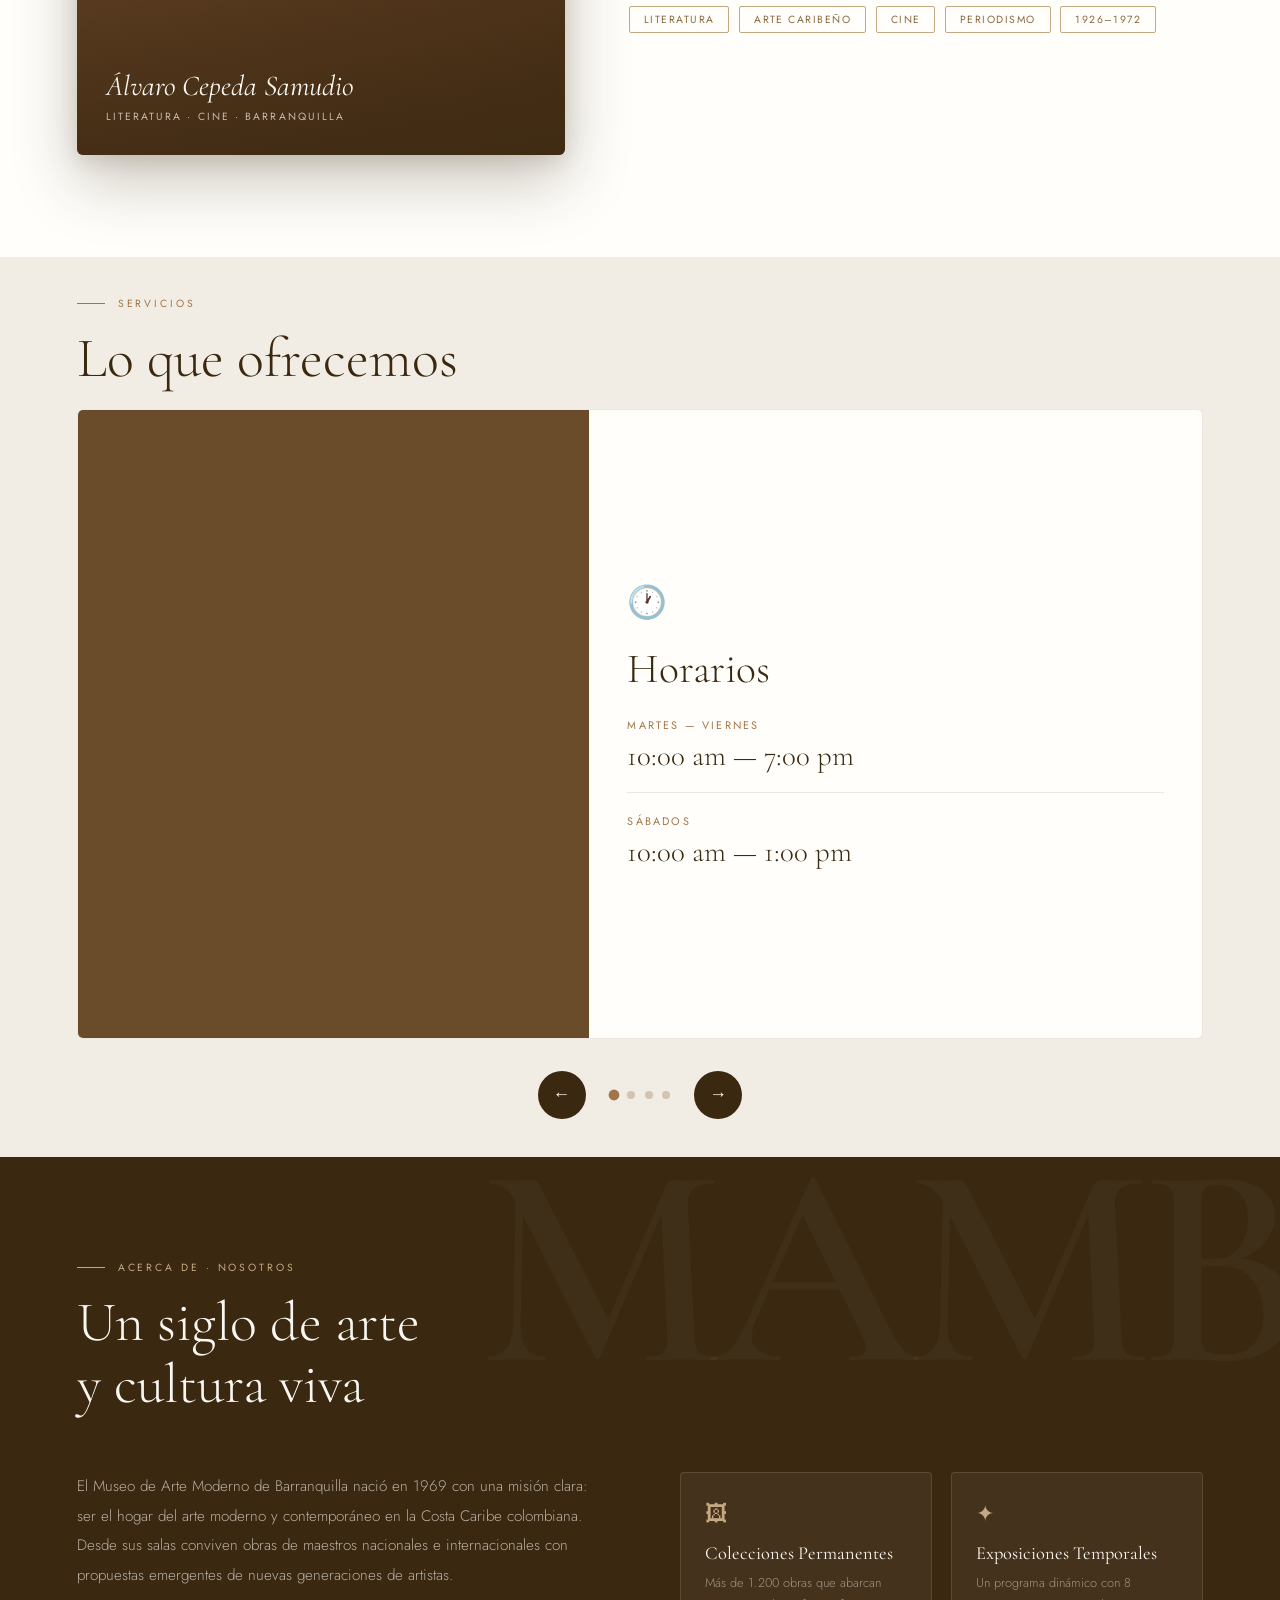
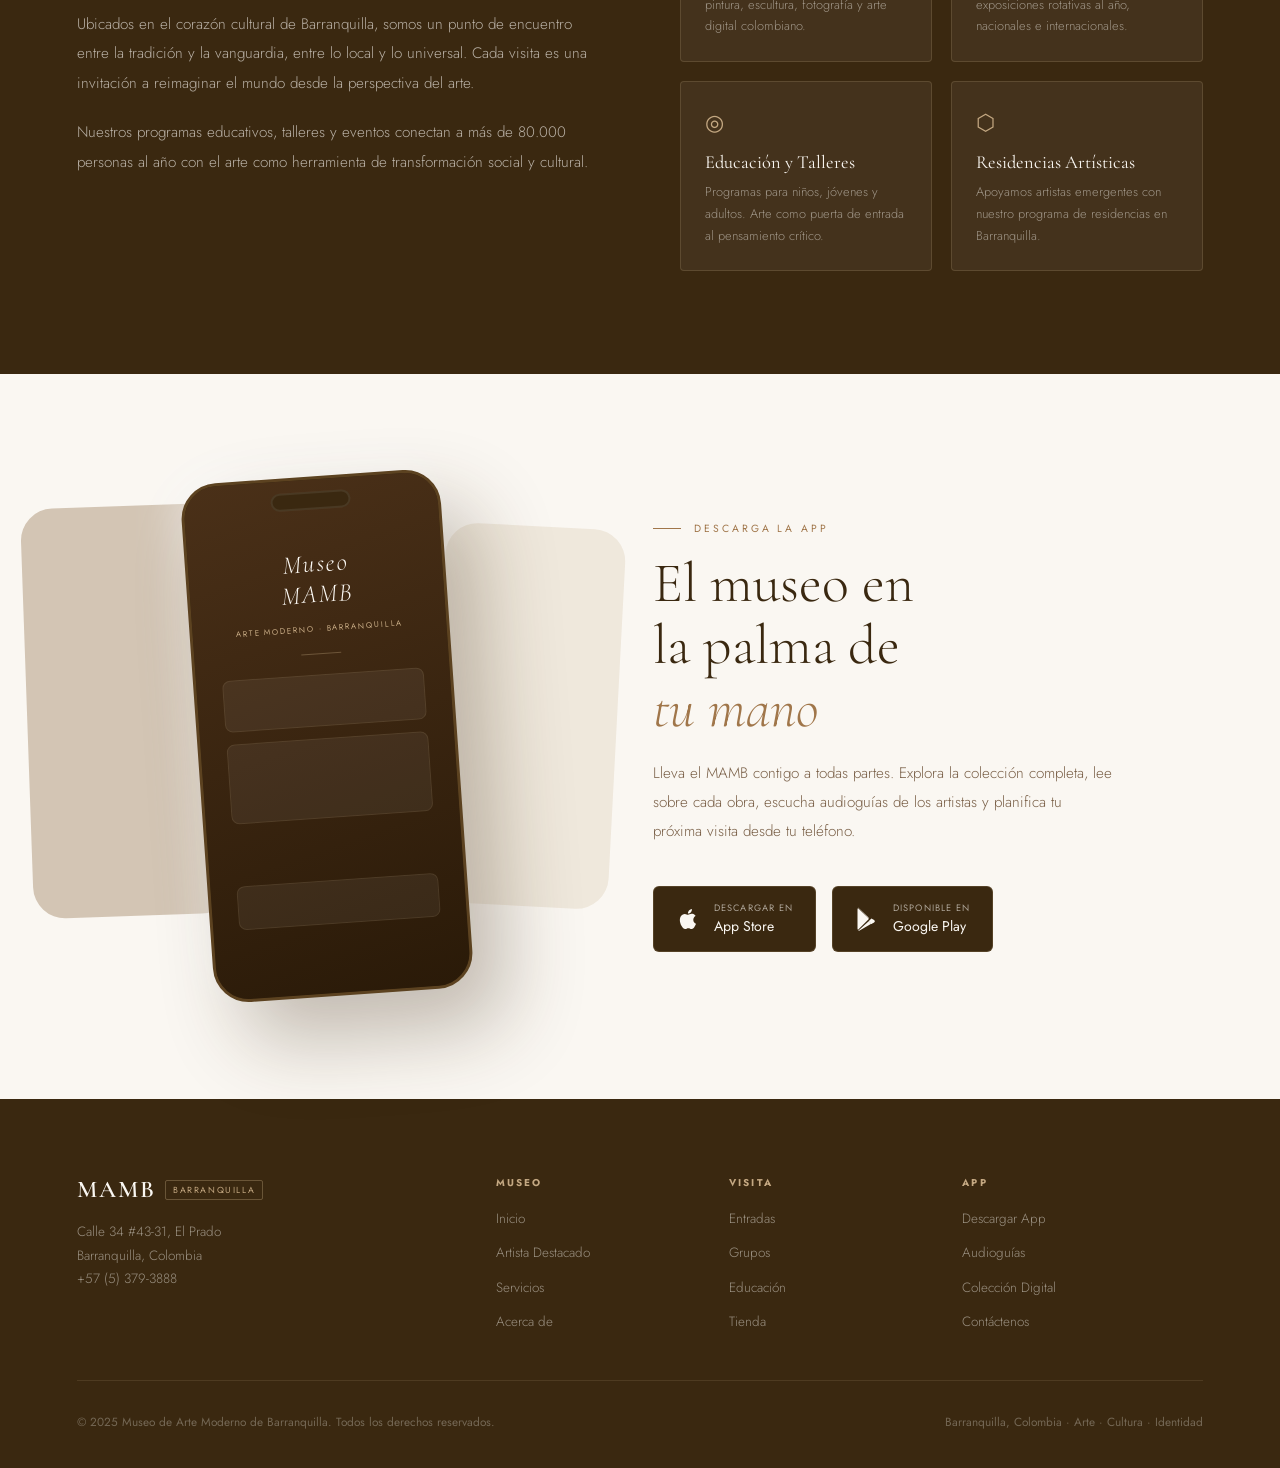
==== commit 4c7477b8: "fin" ====
--- a/index.html
+++ b/index.html
@@ -16,11 +16,21 @@
     <ul class="nav-links">
       <li><a href="#inicio">Inicio</a></li>
       <li><a href="#artista">Artista Destacado</a></li>
-      <li><a href="#about">About</a></li>
-      <li><a href="#descargar">Descargar</a></li>
+      <li><a href="#about">Acerca de</a></li>
     </ul>
     <a href="#descargar" class="nav-cta">Descargar App</a>
+    <button class="nav-hamburger" id="hamburger" aria-label="Menú">
+      <span></span><span></span><span></span>
+    </button>
   </nav>
+
+  <div class="mobile-menu" id="mobileMenu">
+    <a href="#inicio" class="mobile-link">Inicio</a>
+    <a href="#artista" class="mobile-link">Artista Destacado</a>
+    <a href="#servicios" class="mobile-link">Servicios</a>
+    <a href="#about" class="mobile-link">Acerca de</a>
+    <a href="#descargar" class="nav-cta">Descargar App</a>
+  </div>
 
   <section id="inicio">
     <div class="hero-left fade-up">
@@ -31,16 +41,6 @@
       <p class="hero-desc">
         Un espacio donde la cultura caribeña dialoga con el arte contemporáneo global. Colecciones únicas, exposiciones temporales y experiencias que perduran.
       </p>
-      <div class="hero-actions">
-        <a href="#artista" class="btn-primary">Explorar Colección</a>
-        <a href="#descargar" class="btn-ghost">
-          Descargar App
-          <svg viewBox="0 0 16 16" fill="none" stroke="currentColor" stroke-width="1.5">
-            <path d="M3 8h10M9 4l4 4-4 4"/>
-          </svg>
-        </a>
-      </div>
-
       <div class="hero-stats">
         <div class="stat">
           <span class="stat-num">1.200+</span>
@@ -64,12 +64,6 @@
         </div>
         <div class="art-panel art-p2">
           <img src="https://upload.wikimedia.org/wikipedia/commons/8/82/Don_Sim%C3%B3n_en_San_Pedro_Alejandrino._Alejandro_Obreg%C3%B3n.Quinta_de_San_Pedro_Alejandrino.JPG" alt="Don Simón · Alejandro Obregón" onerror="this.style.display='none'">
-        </div>
-        <div class="art-panel art-p3">
-          <img src="https://upload.wikimedia.org/wikipedia/commons/e/e6/Pared_de_Obreg%C3%B3n.jpg" alt="Pared de Obregón" onerror="this.style.display='none'">
-        </div>
-        <div class="art-panel art-p4">
-          <img src="https://upload.wikimedia.org/wikipedia/commons/c/c5/MuralObregon.JPG" alt="Mural Obregón" onerror="this.style.display='none'">
         </div>
       </div>
     </div>
@@ -113,54 +107,82 @@
           <span class="tag">Periodismo</span>
           <span class="tag">1926–1972</span>
         </div>
-        <a href="#" class="btn-primary">Ver Exposición Completa</a>
       </div>
     </div>
   </section>
 
-  <section id="galeria" style="padding-top:0;background:var(--white);">
-    <div style="padding:6rem 5rem 0;">
-      <div class="section-label fade-up">Galería</div>
-      <h2 class="section-title fade-up">Explorar la colección</h2>
-    </div>
-    <div style="padding:0 5rem 6rem;">
-      <div class="gallery-grid fade-up">
-        <div class="g-cell">
-          <div class="g-bg g-bg-1">
-            <img src="https://patrimoniofilmico.org.co/wp-content/uploads/2020/04/portada-la-langosta-azul_marzo.png" alt="La langosta azul" onerror="this.style.display='none'">
+  <section id="servicios">
+    <div class="section-label fade-up">Servicios</div>
+    <h2 class="section-title fade-up">Lo que ofrecemos</h2>
+    <div class="services-carousel fade-up">
+        <div class="services-track-wrap">
+          <div class="services-track">
+            <div class="service-card">
+              <div class="service-card-img art-p1">
+                <img src="https://upload.wikimedia.org/wikipedia/commons/c/c5/MuralObregon.JPG" alt="Museo MAMB" onerror="this.style.display='none'">
+              </div>
+              <div class="service-card-body">
+                <span class="service-icon">🕐</span>
+                <h3 class="service-title">Horarios</h3>
+                <div class="service-schedule">
+                  <div class="service-schedule-row">
+                    <span class="service-day">Martes — Viernes</span>
+                    <span class="service-time">10:00 am — 7:00 pm</span>
+                  </div>
+                  <div class="service-schedule-row">
+                    <span class="service-day">Sábados</span>
+                    <span class="service-time">10:00 am — 1:00 pm</span>
+                  </div>
+                </div>
+              </div>
+            </div>
+            <div class="service-card">
+              <div class="service-card-img art-p2">
+                <img src="https://upload.wikimedia.org/wikipedia/commons/8/82/Don_Sim%C3%B3n_en_San_Pedro_Alejandrino._Alejandro_Obreg%C3%B3n.Quinta_de_San_Pedro_Alejandrino.JPG" alt="Visitas guiadas" onerror="this.style.display='none'">
+              </div>
+              <div class="service-card-body">
+                <span class="service-icon">◎</span>
+                <h3 class="service-title">Visitas Guiadas</h3>
+                <p class="service-desc">Recorre nuestras salas con guías especializados que te introducen al universo del arte moderno y contemporáneo del Caribe colombiano.</p>
+              </div>
+            </div>
+            <div class="service-card">
+              <div class="service-card-img art-p3">
+                <img src="https://www.entrerios.gov.ar/cultura/wp-content/uploads/2026/05/artes-visuales-1080x675.jpg" alt="Encuentros culturales" onerror="this.style.display='none'">
+              </div>
+              <div class="service-card-body">
+                <span class="service-icon">✦</span>
+                <h3 class="service-title">Encuentros</h3>
+                <p class="service-desc">Espacios de diálogo y reflexión entre artistas, académicos y el público general en torno al arte y la cultura contemporánea.</p>
+              </div>
+            </div>
+            <div class="service-card">
+              <div class="service-card-img art-p4">
+                <img src="https://www.fundacionmapfre.org/media/arte-cultura/arte-digital/encuentros/encuentros-1194x585-1.jpg" alt="Talleres artísticos" onerror="this.style.display='none'">
+              </div>
+              <div class="service-card-body">
+                <span class="service-icon">⬡</span>
+                <h3 class="service-title">Talleres</h3>
+                <p class="service-desc">Actividades prácticas para niños, jóvenes y adultos. Aprende técnicas artísticas y conecta con el arte desde la experiencia creativa.</p>
+              </div>
+            </div>
           </div>
-          <div class="g-overlay"><span>La langosta azul · 1954</span></div>
-        </div>
-        <div class="g-cell">
-          <div class="g-bg g-bg-2">
-            <img src="https://upload.wikimedia.org/wikipedia/commons/3/30/%22Violence%22_.webp" alt="Violencia · Alejandro Obregón" onerror="this.style.display='none'">
+        </div>
+        <div class="carousel-controls">
+          <button class="carousel-btn" id="prevBtn">&#8592;</button>
+          <div class="carousel-dots">
+            <span class="dot active"></span>
+            <span class="dot"></span>
+            <span class="dot"></span>
+            <span class="dot"></span>
           </div>
-          <div class="g-overlay"><span>Violencia · Alejandro Obregón · 1962</span></div>
-        </div>
-        <div class="g-cell">
-          <div class="g-bg g-bg-3">
-            <img src="https://patrimoniofilmico.org.co/wp-content/uploads/2020/04/destacada-la-langosta-azul-marzo.png" alt="La langosta azul · Playa" onerror="this.style.display='none'">
-          </div>
-          <div class="g-overlay"><span>Caribe en celuloide · 1954</span></div>
-        </div>
-        <div class="g-cell">
-          <div class="g-bg g-bg-4">
-            <img src="https://upload.wikimedia.org/wikipedia/commons/c/c5/MuralObregon.JPG" alt="Mural Obregón" onerror="this.style.display='none'">
-          </div>
-          <div class="g-overlay"><span>Mural Barranquilla · Obregón</span></div>
-        </div>
-        <div class="g-cell">
-          <div class="g-bg g-bg-5">
-            <img src="https://upload.wikimedia.org/wikipedia/commons/e/e6/Pared_de_Obreg%C3%B3n.jpg" alt="Pared de Obregón" onerror="this.style.display='none'">
-          </div>
-          <div class="g-overlay"><span>Pared de Obregón · Cartagena</span></div>
-        </div>
-      </div>
-    </div>
+          <button class="carousel-btn" id="nextBtn">&#8594;</button>
+        </div>
+      </div>
   </section>
 
   <section id="about">
-    <div class="section-label fade-up">About · Nosotros</div>
+    <div class="section-label fade-up">Acerca de · Nosotros</div>
     <h2 class="section-title fade-up">Un siglo de arte<br>y cultura viva</h2>
 
     <div class="about-grid fade-up">
@@ -175,20 +197,6 @@
           Nuestros programas educativos, talleres y eventos conectan a más de 80.000 personas al año con el arte como herramienta de transformación social y cultural.
         </p>
 
-        <div class="schedule-grid">
-          <div class="schedule-item">
-            <div class="sch-day">Mar — Vie</div>
-            <div class="sch-time">9:00 — 17:00</div>
-          </div>
-          <div class="schedule-item">
-            <div class="sch-day">Sábado</div>
-            <div class="sch-time">10:00 — 18:00</div>
-          </div>
-          <div class="schedule-item">
-            <div class="sch-day">Domingo</div>
-            <div class="sch-time">10:00 — 14:00</div>
-          </div>
-        </div>
       </div>
 
       <div class="about-cards">
@@ -241,14 +249,6 @@
         <p class="app-desc">
           Lleva el MAMB contigo a todas partes. Explora la colección completa, lee sobre cada obra, escucha audioguías de los artistas y planifica tu próxima visita desde tu teléfono.
         </p>
-        <ul class="app-features">
-          <li>Audioguías narradas por los propios artistas</li>
-          <li>Colección completa con más de 1.200 obras</li>
-          <li>Agenda de exposiciones y eventos en tiempo real</li>
-          <li>Compra de entradas y visitas guiadas</li>
-          <li>Contenido exclusivo y detrás de cámaras</li>
-        </ul>
-
         <div class="store-buttons">
           <a href="#" class="store-btn">
             <svg viewBox="0 0 24 24" xmlns="http://www.w3.org/2000/svg">
@@ -285,8 +285,8 @@
         <ul>
           <li><a href="#inicio">Inicio</a></li>
           <li><a href="#artista">Artista Destacado</a></li>
-          <li><a href="#galeria">Galería</a></li>
-          <li><a href="#about">Sobre el MAMB</a></li>
+          <li><a href="#servicios">Servicios</a></li>
+          <li><a href="#about">Acerca de</a></li>
         </ul>
       </div>
       <div class="footer-col">
@@ -316,8 +316,25 @@
 
   <script>
     const nav = document.getElementById('navbar');
+    const hamburger = document.getElementById('hamburger');
+    const mobileMenu = document.getElementById('mobileMenu');
+
     window.addEventListener('scroll', () => {
       nav.classList.toggle('scrolled', window.scrollY > 40);
+    });
+
+    hamburger.addEventListener('click', () => {
+      hamburger.classList.toggle('active');
+      mobileMenu.classList.toggle('open');
+      document.body.style.overflow = mobileMenu.classList.contains('open') ? 'hidden' : '';
+    });
+
+    mobileMenu.querySelectorAll('a').forEach(link => {
+      link.addEventListener('click', () => {
+        hamburger.classList.remove('active');
+        mobileMenu.classList.remove('open');
+        document.body.style.overflow = '';
+      });
     });
 
     const observer = new IntersectionObserver((entries) => {
@@ -335,6 +352,59 @@
     }, { threshold: 0.12 });
 
     document.querySelectorAll('.fade-up').forEach(el => observer.observe(el));
+
+    // Carousel
+    const track = document.querySelector('.services-track');
+    const dots = document.querySelectorAll('.dot');
+    const prevBtn = document.getElementById('prevBtn');
+    const nextBtn = document.getElementById('nextBtn');
+    const trackWrap = document.querySelector('.services-track-wrap');
+    let current = 0;
+    const total = 4;
+    const gapPx = 16; // 1rem en píxeles
+    
+    function updateCarousel() {
+      const cardWidth = trackWrap.offsetWidth;
+      const offset = current * (cardWidth + gapPx);
+      track.style.transform = `translateX(-${offset}px)`;
+      dots.forEach((d, i) => d.classList.toggle('active', i === current));
+    }
+
+    prevBtn.addEventListener('click', () => {
+      current = (current - 1 + total) % total;
+      updateCarousel();
+    });
+
+    nextBtn.addEventListener('click', () => {
+      current = (current + 1) % total;
+      updateCarousel();
+    });
+
+    dots.forEach((d, i) => d.addEventListener('click', () => {
+      current = i;
+      updateCarousel();
+    }));
+
+    // Touch swipe for carousel
+    let touchStartX = 0;
+    trackWrap.addEventListener('touchstart', (e) => {
+      touchStartX = e.touches[0].clientX;
+    }, { passive: true });
+    trackWrap.addEventListener('touchend', (e) => {
+      const diff = touchStartX - e.changedTouches[0].clientX;
+      if (Math.abs(diff) > 50) {
+        if (diff > 0) { current = (current + 1) % total; }
+        else { current = (current - 1 + total) % total; }
+        updateCarousel();
+      }
+    });
+
+    window.addEventListener('resize', () => {
+      current = 0;
+      updateCarousel();
+    });
+
+    updateCarousel();
   </script>
 </body>
 </html>
--- a/styles.css
+++ b/styles.css
@@ -32,7 +32,7 @@
   align-items: center;
   justify-content: space-between;
   padding: 0 clamp(1.5rem, 5vw, 4rem);
-  height: clamp(52px, 8vw, 72px);
+  height: 72px;
   background: rgba(250,247,242,0.92);
   backdrop-filter: blur(12px);
   border-bottom: 1px solid rgba(140,104,64,0.15);
@@ -42,14 +42,14 @@
 
 .nav-logo {
   font-family: 'Cormorant Garamond', serif;
-  font-size: clamp(1rem, 2.5vw, 1.5rem);
+  font-size: 1.5rem;
   font-weight: 600;
   letter-spacing: 0.08em;
   color: var(--brown-dark);
   text-decoration: none;
   display: flex;
   align-items: center;
-  gap: clamp(0.3rem, 1vw, 0.6rem);
+  gap: 0.6rem;
 }
 .nav-logo span.badge {
   font-family: 'Jost', sans-serif;
@@ -66,11 +66,11 @@
 
 .nav-links {
   display: flex;
-  gap: clamp(1rem, 3vw, 2.4rem);
+  gap: 2.4rem;
   list-style: none;
 }
 .nav-links a {
-  font-size: clamp(0.65rem, 1.5vw, 0.78rem);
+  font-size: 0.78rem;
   letter-spacing: 0.14em;
   text-transform: uppercase;
   color: var(--text-muted);
@@ -95,24 +95,83 @@
   text-transform: uppercase;
   color: var(--white);
   background: var(--brown-dark);
-  padding: 9px 22px;
+  padding: 10px 24px;
   border-radius: 2px;
   text-decoration: none;
   transition: background 0.2s, transform 0.15s;
 }
 .nav-cta:hover { background: var(--brown); transform: translateY(-1px); }
 
+/* Hamburger */
+.nav-hamburger {
+  display: none;
+  flex-direction: column;
+  gap: 5px;
+  cursor: pointer;
+  padding: 4px;
+  background: none;
+  border: none;
+}
+.nav-hamburger span {
+  display: block;
+  width: 24px;
+  height: 2px;
+  background: var(--brown-dark);
+  transition: transform 0.3s, opacity 0.3s;
+}
+.nav-hamburger.active span:nth-child(1) { transform: rotate(45deg) translate(5px, 5px); }
+.nav-hamburger.active span:nth-child(2) { opacity: 0; }
+.nav-hamburger.active span:nth-child(3) { transform: rotate(-45deg) translate(5px, -5px); }
+
+/* Mobile menu overlay */
+.mobile-menu {
+  display: none;
+  position: fixed;
+  top: 0; left: 0; right: 0; bottom: 0;
+  background: rgba(250,247,242,0.98);
+  backdrop-filter: blur(20px);
+  z-index: 99;
+  flex-direction: column;
+  align-items: center;
+  justify-content: center;
+  gap: 2rem;
+  opacity: 0;
+  pointer-events: none;
+  transition: opacity 0.35s;
+}
+.mobile-menu.open {
+  display: flex;
+  opacity: 1;
+  pointer-events: all;
+}
+.mobile-menu a {
+  font-family: 'Cormorant Garamond', serif;
+  font-size: 2rem;
+  font-weight: 300;
+  color: var(--brown-deep);
+  text-decoration: none;
+  transition: color 0.2s;
+}
+.mobile-menu a:hover { color: var(--accent); }
+.mobile-menu .nav-cta {
+  font-family: 'Jost', sans-serif;
+  font-size: 0.8rem;
+  margin-top: 1rem;
+  padding: 12px 32px;
+}
+
 /* ── HERO ── */
 #inicio {
-  min-height: 65vh;
+  height: 100vh;
+  max-height: 100vh;
   display: grid;
-  grid-template-columns: 1fr 0.42fr;
+  grid-template-columns: 1.1fr 0.9fr;
   padding-top: 72px;
   overflow: hidden;
 }
 
 .hero-left {
-  padding: clamp(1.5rem, 3vw, 3rem) clamp(1.5rem, 5vw, 5rem) clamp(1.5rem, 3vw, 3rem);
+  padding: clamp(2rem, 5vw, 5rem) clamp(2rem, 6vw, 6rem);
   display: flex;
   flex-direction: column;
   justify-content: center;
@@ -122,36 +181,36 @@
   content: '';
   position: absolute;
   top: 120px; left: -30px;
-  width: 220px; height: 220px;
+  width: 280px; height: 280px;
   border-radius: 50%;
-  background: radial-gradient(circle, rgba(200,150,60,0.12), transparent 70%);
+  background: radial-gradient(circle, rgba(200,150,60,0.1), transparent 70%);
   pointer-events: none;
 }
 
 .hero-eyebrow {
-  font-size: clamp(0.6rem, 1.5vw, 0.68rem);
+  font-size: 0.7rem;
   letter-spacing: 0.25em;
   text-transform: uppercase;
   color: var(--accent);
-  margin-bottom: clamp(0.8rem, 2vw, 1.4rem);
-  display: flex;
-  align-items: center;
-  gap: clamp(0.4rem, 1vw, 0.8rem);
+  margin-bottom: 1.6rem;
+  display: flex;
+  align-items: center;
+  gap: 0.8rem;
 }
 .hero-eyebrow::before {
   content: '';
   display: inline-block;
-  width: 32px; height: 1px;
+  width: 36px; height: 1px;
   background: var(--accent);
 }
 
 .hero-title {
   font-family: 'Cormorant Garamond', serif;
-  font-size: clamp(2rem, 3.5vw, 3.5rem);
-  font-weight: 300;
-  line-height: 1.08;
+  font-size: clamp(2.8rem, 4.5vw, 4.5rem);
+  font-weight: 300;
+  line-height: 1.06;
   color: var(--brown-deep);
-  margin-bottom: clamp(0.8rem, 1.5vw, 1.2rem);
+  margin-bottom: 1.5rem;
 }
 .hero-title em {
   font-style: italic;
@@ -159,12 +218,12 @@
 }
 
 .hero-desc {
-  font-size: clamp(0.82rem, 1.5vw, 0.9rem);
-  font-weight: 300;
-  line-height: 1.75;
+  font-size: 0.95rem;
+  font-weight: 300;
+  line-height: 1.8;
   color: var(--text-muted);
-  max-width: 360px;
-  margin-bottom: clamp(1rem, 2vw, 1.5rem);
+  max-width: 420px;
+  margin-bottom: 2rem;
 }
 
 .hero-actions {
@@ -174,12 +233,12 @@
 }
 
 .btn-primary {
-  font-size: clamp(0.65rem, 1.5vw, 0.75rem);
+  font-size: 0.75rem;
   letter-spacing: 0.14em;
   text-transform: uppercase;
   color: var(--white);
   background: var(--brown-dark);
-  padding: clamp(10px, 1.5vw, 14px) clamp(20px, 3vw, 32px);
+  padding: 14px 32px;
   border-radius: 2px;
   text-decoration: none;
   transition: background 0.2s, transform 0.15s, box-shadow 0.2s;
@@ -192,7 +251,7 @@
 }
 
 .btn-ghost {
-  font-size: clamp(0.65rem, 1.5vw, 0.75rem);
+  font-size: 0.75rem;
   letter-spacing: 0.14em;
   text-transform: uppercase;
   color: var(--brown-dark);
@@ -212,8 +271,10 @@
   display: flex;
   align-items: stretch;
   justify-content: center;
-  margin: 1.5rem 2rem 1.5rem 0;
-  border-radius: 4px;
+  margin: 1.5rem 1rem 1.5rem -4rem;
+  border-radius: 6px;
+  align-self: center;
+  max-height: 320px;
 }
 
 .hero-art-grid {
@@ -227,95 +288,89 @@
 .art-panel {
   position: relative;
   overflow: hidden;
+  min-height: 100px;
 }
 .art-panel img {
   width: 100%; height: 100%;
   object-fit: cover;
   transition: transform 0.8s ease;
-  filter: sepia(20%) saturate(80%);
+  filter: sepia(15%) saturate(85%);
 }
 .art-panel:hover img { transform: scale(1.06); }
 .art-panel::after {
   content: '';
   position: absolute;
   inset: 0;
-  background: linear-gradient(135deg, rgba(58,40,16,0.35), transparent 60%);
-}
-
-/* Placeholder art panels */
+  background: linear-gradient(135deg, rgba(58,40,16,0.3), transparent 60%);
+}
+
 .art-p1 { background: #6B4C2A; }
 .art-p2 { background: #4A3318; }
-.art-p3 { background: #7C5934; }
-.art-p4 { background: #3E2B12; }
-
-.art-shape {
-  position: absolute;
-  border-radius: 50%;
-  opacity: 0.18;
-}
+
 
 .hero-stats {
   display: flex;
-  gap: clamp(1rem, 2vw, 1.8rem);
-  margin-top: clamp(1rem, 2vw, 1.5rem);
-  padding: clamp(0.7rem, 1.2vw, 0.9rem) clamp(1rem, 2vw, 1.5rem);
-  background: rgba(58,40,16,0.06);
-  border: 1px solid rgba(140,104,64,0.18);
-  border-radius: 3px;
+  gap: 2rem;
+  margin-top: 2rem;
+  padding: 1rem 1.8rem;
+  background: rgba(58,40,16,0.05);
+  border: 1px solid rgba(140,104,64,0.15);
+  border-radius: 4px;
   width: fit-content;
+  max-width: 100%;
 }
 .stat { text-align: center; }
 .stat-num {
   font-family: 'Cormorant Garamond', serif;
-  font-size: clamp(1.2rem, 2.5vw, 1.5rem);
+  font-size: 1.6rem;
   font-weight: 600;
   color: var(--brown-dark);
   display: block;
 }
 .stat-label {
-  font-size: clamp(0.55rem, 1vw, 0.6rem);
+  font-size: 0.62rem;
   letter-spacing: 0.18em;
   text-transform: uppercase;
   color: var(--text-muted);
 }
-.stat + .stat { border-left: 1px solid rgba(140,104,64,0.2); padding-left: clamp(1rem, 2vw, 1.8rem); }
+.stat + .stat { border-left: 1px solid rgba(140,104,64,0.18); padding-left: 2rem; }
 
 /* ── ARTISTA DESTACADO ── */
 #artista {
-  padding: clamp(3rem, 6vw, 6rem) clamp(1.5rem, 5vw, 5rem);
+  padding: clamp(4rem, 8vw, 8rem) clamp(2rem, 6vw, 6rem);
   background: var(--white);
 }
 
 .section-label {
-  font-size: clamp(0.55rem, 1vw, 0.65rem);
+  font-size: 0.65rem;
   letter-spacing: 0.28em;
   text-transform: uppercase;
   color: var(--accent);
-  margin-bottom: clamp(0.6rem, 1.5vw, 1rem);
-  display: flex;
-  align-items: center;
-  gap: clamp(0.4rem, 1vw, 0.8rem);
+  margin-bottom: 1rem;
+  display: flex;
+  align-items: center;
+  gap: 0.8rem;
 }
 .section-label::before {
   content: '';
   display: inline-block;
-  width: clamp(20px, 3vw, 28px); height: 1px;
+  width: 28px; height: 1px;
   background: var(--accent);
 }
 
 .section-title {
   font-family: 'Cormorant Garamond', serif;
-  font-size: clamp(1.8rem, 4.5vw, 3.2rem);
+  font-size: clamp(2rem, 4.5vw, 3.5rem);
   font-weight: 300;
   color: var(--brown-deep);
-  line-height: 1.15;
-  margin-bottom: clamp(1.5rem, 3vw, 3rem);
+  line-height: 1.12;
+  margin-bottom: 3.5rem;
 }
 
 .artist-layout {
   display: grid;
   grid-template-columns: 0.85fr 1fr;
-  gap: clamp(2rem, 4vw, 5rem);
+  gap: clamp(3rem, 5vw, 6rem);
   align-items: start;
 }
 
@@ -326,11 +381,11 @@
   width: 100%;
   aspect-ratio: 3/4;
   background: linear-gradient(145deg, #7A5030, #4A3018);
-  border-radius: 4px;
+  border-radius: 6px;
   overflow: hidden;
   position: relative;
-  max-height: 480px;
-  box-shadow: 0 20px 60px rgba(58,40,16,0.3), 0 4px 16px rgba(58,40,16,0.15);
+  max-height: 540px;
+  box-shadow: 0 24px 64px rgba(58,40,16,0.28), 0 6px 20px rgba(58,40,16,0.12);
 }
 
 .portrait-img {
@@ -349,17 +404,16 @@
   background: linear-gradient(to bottom, transparent 50%, rgba(58,40,16,0.7));
   z-index: 1;
 }
-/* portrait-placeholder removed — using real image */
 
 .portrait-name-overlay {
   position: absolute;
-  bottom: clamp(1rem, 3vw, 1.8rem); left: clamp(1rem, 3vw, 1.8rem);
+  bottom: 1.8rem; left: 1.8rem;
   z-index: 2;
   color: var(--cream);
 }
 .portrait-name-overlay h3 {
   font-family: 'Cormorant Garamond', serif;
-  font-size: clamp(1.3rem, 3vw, 1.8rem);
+  font-size: clamp(1.4rem, 3vw, 1.8rem);
   font-weight: 400;
   font-style: italic;
 }
@@ -388,27 +442,27 @@
   border-radius: 2px;
 }
 
-.artist-info { padding-top: 1rem; }
+.artist-info { padding-top: 0.5rem; }
 
 .artist-quote {
   font-family: 'Cormorant Garamond', serif;
-  font-size: clamp(1.15rem, 2.8vw, 1.6rem);
+  font-size: clamp(1.2rem, 2.5vw, 1.55rem);
   font-style: italic;
   font-weight: 300;
   color: var(--brown-dark);
   line-height: 1.55;
   border-left: 3px solid var(--accent);
-  padding-left: clamp(1rem, 2vw, 1.6rem);
-  margin-bottom: clamp(1.2rem, 2.5vw, 2.2rem);
+  padding-left: 1.6rem;
+  margin-bottom: 2.2rem;
   position: relative;
 }
 
 .artist-bio {
-  font-size: clamp(0.8rem, 1.5vw, 0.9rem);
+  font-size: 0.92rem;
   font-weight: 300;
   line-height: 1.9;
   color: var(--text-muted);
-  margin-bottom: clamp(0.8rem, 2vw, 2rem);
+  margin-bottom: 1.5rem;
 }
 
 .artist-tags {
@@ -418,89 +472,195 @@
   margin-bottom: 2rem;
 }
 .tag {
-  font-size: clamp(0.6rem, 1vw, 0.65rem);
+  font-size: 0.65rem;
   letter-spacing: 0.14em;
   text-transform: uppercase;
   color: var(--brown);
   border: 1px solid var(--brown-light);
-  padding: clamp(3px, 0.5vw, 5px) clamp(8px, 1vw, 12px);
+  padding: 5px 14px;
   border-radius: 2px;
-}
-
-/* ── GALERÍA ── */
-#galeria {
-  padding: clamp(2rem, 5vw, 5rem) clamp(1.5rem, 5vw, 5rem);
+  transition: background 0.2s, color 0.2s;
+}
+.tag:hover {
+  background: var(--brown-dark);
+  color: var(--cream);
+  border-color: var(--brown-dark);
+}
+
+/* ── SERVICIOS ── */
+#servicios {
+  height: 100vh;
+  padding: clamp(1.5rem, 3vw, 3rem) clamp(2rem, 6vw, 6rem);
   background: var(--ivory);
-}
-
-.gallery-grid {
+  display: flex;
+  flex-direction: column;
+  box-sizing: border-box;
+  overflow: hidden;
+}
+
+#servicios .section-title {
+  margin-bottom: 1.2rem;
+}
+
+.services-carousel {
+  position: relative;
+  flex: 1 1 0;
+  min-height: 0;
+  display: flex;
+  flex-direction: column;
+}
+
+.services-track-wrap {
+  overflow: hidden;
+  border-radius: 6px;
+  flex: 1 1 0;
+  min-height: 0;
+  contain: layout style paint;
+}
+
+.services-track {
+  display: flex;
+  height: 100%;
+  transition: transform 0.5s cubic-bezier(0.4, 0, 0.2, 1);
+  gap: 1rem;
+  flex-wrap: nowrap;
+}
+
+.service-card {
+  width: 100%;
+  height: 100%;
+  flex-shrink: 0;
+  background: var(--white);
+  border: 1px solid rgba(140,104,64,0.15);
+  border-radius: 6px;
+  overflow: hidden;
+  box-shadow: 0 4px 24px rgba(58,40,16,0.06);
   display: grid;
-  grid-template-columns: repeat(3, 1fr) 0.7fr;
-  grid-template-rows: clamp(160px, 22vw, 220px) clamp(130px, 18vw, 170px);
-  gap: clamp(5px, 0.8vw, 8px);
-  margin-top: clamp(1rem, 2vw, 2rem);
-}
-
-.g-cell {
-  border-radius: 2px;
+  grid-template-columns: 1fr 1.2fr;
+  grid-template-rows: 1fr;
+  isolation: isolate;
+}
+
+.service-card-img {
+  width: 100%;
+  height: 100%;
   overflow: hidden;
-  position: relative;
-}
-.g-cell:first-child {
-  grid-row: 1 / 3;
-  grid-column: 1 / 2;
-}
-.g-cell:nth-child(5) {
-  grid-row: 1 / 3;
-  grid-column: 4 / 5;
-}
-
-.g-bg {
-  width: 100%; height: 100%;
-  position: relative;
-  overflow: hidden;
-}
-.g-bg img {
+  flex-shrink: 0;
+  position: relative;
+}
+
+.service-card-img img {
   width: 100%;
   height: 100%;
   object-fit: cover;
   display: block;
   transition: transform 0.6s ease;
-}
-.g-cell:hover .g-bg img { transform: scale(1.06); }
-
-.g-bg-1 { background: linear-gradient(135deg, #8B6030, #5C3A18); }
-.g-bg-2 { background: linear-gradient(135deg, #6B4820, #A07040); }
-.g-bg-3 { background: linear-gradient(135deg, #4A3010, #7A5830); }
-.g-bg-4 { background: linear-gradient(135deg, #9A7048, #6A4828); }
-.g-bg-5 { background: linear-gradient(135deg, #3A2408, #70501C); }
-
-.g-overlay {
-  position: absolute;
-  bottom: 0; left: 0; right: 0;
-  padding: 1.2rem 1.4rem;
-  background: linear-gradient(transparent, rgba(20,10,0,0.75));
-  opacity: 0;
-  transition: opacity 0.35s;
-}
-.g-cell:hover .g-overlay { opacity: 1; }
-.g-cell::after {
-  content: '';
-  position: absolute;
-  inset: 0;
-  background: linear-gradient(135deg, rgba(58,40,16,0.2), transparent 60%);
-  pointer-events: none;
-}
-.g-overlay span {
-  font-size: 0.7rem;
-  letter-spacing: 0.14em;
-  text-transform: uppercase;
-  color: rgba(255,255,255,0.85);
-}
+  filter: sepia(15%) saturate(85%);
+}
+
+.service-card:hover .service-card-img img { transform: scale(1.04); }
+
+.service-card-body {
+  padding: clamp(1.5rem, 3vw, 2.5rem);
+  display: flex;
+  flex-direction: column;
+  justify-content: center;
+  overflow: hidden;
+  min-height: 0;
+  isolation: isolate;
+}
+
+.service-icon {
+  font-size: 2rem;
+  display: block;
+  margin-bottom: 1.2rem;
+}
+
+.service-title {
+  font-family: 'Cormorant Garamond', serif;
+  font-size: clamp(1.8rem, 3.5vw, 2.6rem);
+  font-weight: 300;
+  color: var(--brown-deep);
+  margin-bottom: 1.4rem;
+}
+
+.service-desc {
+  font-size: 0.95rem;
+  font-weight: 300;
+  line-height: 1.9;
+  color: var(--text-muted);
+  max-width: 560px;
+}
+
+.service-schedule {
+  display: flex;
+  flex-direction: column;
+  gap: 1.2rem;
+}
+
+.service-schedule-row {
+  display: flex;
+  flex-direction: column;
+  gap: 0.35rem;
+  padding-bottom: 1.2rem;
+  border-bottom: 1px solid rgba(140,104,64,0.15);
+}
+.service-schedule-row:last-child { border-bottom: none; padding-bottom: 0; }
+
+.service-day {
+  font-size: 0.68rem;
+  letter-spacing: 0.2em;
+  text-transform: uppercase;
+  color: var(--accent);
+}
+
+.service-time {
+  font-family: 'Cormorant Garamond', serif;
+  font-size: clamp(1.3rem, 3vw, 1.8rem);
+  font-weight: 300;
+  color: var(--brown-deep);
+}
+
+.carousel-controls {
+  display: flex;
+  align-items: center;
+  justify-content: center;
+  gap: 1.5rem;
+  margin-top: 2rem;
+}
+
+.carousel-btn {
+  background: var(--brown-deep);
+  color: var(--cream);
+  border: none;
+  width: 48px;
+  height: 48px;
+  border-radius: 50%;
+  cursor: pointer;
+  font-size: 1.1rem;
+  display: flex;
+  align-items: center;
+  justify-content: center;
+  transition: background 0.2s, transform 0.15s;
+  flex-shrink: 0;
+}
+.carousel-btn:hover { background: var(--brown); transform: scale(1.08); }
+
+.carousel-dots { display: flex; gap: 0.6rem; align-items: center; }
+
+.dot {
+  width: 8px;
+  height: 8px;
+  border-radius: 50%;
+  background: rgba(140,104,64,0.3);
+  transition: background 0.25s, transform 0.25s;
+  cursor: pointer;
+}
+.dot.active { background: var(--accent); transform: scale(1.35); }
 
 /* ── ABOUT ── */
 #about {
-  padding: clamp(3rem, 8vw, 9rem) clamp(1.5rem, 5vw, 5rem);
+  padding: clamp(4rem, 8vw, 9rem) clamp(2rem, 6vw, 6rem);
   background: var(--brown-deep);
   color: var(--cream);
   position: relative;
@@ -531,84 +691,61 @@
 }
 
 .about-text p {
-  font-size: clamp(0.85rem, 1.5vw, 0.95rem);
+  font-size: 0.95rem;
   font-weight: 300;
   line-height: 1.95;
   color: rgba(250,247,242,0.65);
-  margin-bottom: clamp(0.8rem, 2vw, 1.2rem);
+  margin-bottom: 1.2rem;
 }
 
 .about-cards {
   display: grid;
   grid-template-columns: 1fr 1fr;
-  gap: 1rem;
+  gap: 1.2rem;
 }
 .about-card {
   background: rgba(255,255,255,0.05);
   border: 1px solid rgba(196,168,130,0.2);
-  border-radius: 3px;
-  padding: clamp(1rem, 2vw, 1.5rem);
-  transition: background 0.25s, border-color 0.25s;
+  border-radius: 4px;
+  padding: 1.5rem;
+  transition: background 0.25s, border-color 0.25s, transform 0.25s;
 }
 .about-card:hover {
   background: rgba(255,255,255,0.08);
   border-color: rgba(196,168,130,0.4);
+  transform: translateY(-3px);
 }
 .about-card-icon {
-  font-size: clamp(1.1rem, 2.5vw, 1.4rem);
-  margin-bottom: clamp(0.5rem, 1vw, 0.8rem);
+  font-size: 1.4rem;
+  margin-bottom: 0.8rem;
   display: block;
   color: var(--brown-light);
 }
 .about-card h4 {
   font-family: 'Cormorant Garamond', serif;
-  font-size: clamp(0.95rem, 2vw, 1.1rem);
+  font-size: 1.15rem;
   font-weight: 400;
   color: var(--cream);
-  margin-bottom: clamp(0.2rem, 0.5vw, 0.4rem);
+  margin-bottom: 0.5rem;
 }
 .about-card p {
-  font-size: clamp(0.7rem, 1.2vw, 0.78rem);
-  font-weight: 300;
-  line-height: 1.65;
+  font-size: 0.8rem;
+  font-weight: 300;
+  line-height: 1.7;
   color: rgba(250,247,242,0.5);
-}
-
-/* ── HORARIOS ── */
-.schedule-grid {
-  display: grid;
-  grid-template-columns: repeat(auto-fit, minmax(120px, 1fr));
-  gap: clamp(0.8rem, 2vw, 1rem);
-  margin-top: clamp(1.5rem, 3vw, 3rem);
-}
-.schedule-item {
-  border-top: 1px solid rgba(196,168,130,0.25);
-  padding-top: 1rem;
-}
-.sch-day {
-  font-size: 0.65rem;
-  letter-spacing: 0.18em;
-  text-transform: uppercase;
-  color: var(--brown-light);
-  margin-bottom: 0.3rem;
-}
-.sch-time {
-  font-family: 'Cormorant Garamond', serif;
-  font-size: clamp(0.95rem, 2vw, 1.15rem);
-  color: var(--cream);
 }
 
 /* ── DESCARGAR APP ── */
 #descargar {
-  padding: clamp(3rem, 8vw, 9rem) clamp(1.5rem, 5vw, 5rem);
+  padding: clamp(4rem, 8vw, 9rem) clamp(2rem, 6vw, 6rem);
   background: var(--cream);
   position: relative;
 }
 
 .app-section-inner {
   display: grid;
-  grid-template-columns: 1.1fr 1fr;
-  gap: clamp(2rem, 5vw, 6rem);
+  grid-template-columns: 1fr 1.1fr;
+  gap: clamp(3rem, 6vw, 7rem);
   align-items: center;
 }
 
@@ -619,8 +756,8 @@
 }
 
 .phone-frame {
-  width: clamp(180px, 30vw, 240px);
-  height: clamp(360px, 60vw, 490px);
+  width: clamp(200px, 28vw, 260px);
+  height: clamp(400px, 56vw, 520px);
   background: var(--brown-deep);
   border-radius: 36px;
   border: 3px solid var(--brown-dark);
@@ -649,13 +786,13 @@
   flex-direction: column;
   align-items: center;
   justify-content: center;
-  padding: 2rem 1.4rem;
+  padding: 2.5rem 1.6rem;
   gap: 0.8rem;
 }
 
 .phone-logo {
   font-family: 'Cormorant Garamond', serif;
-  font-size: clamp(1.2rem, 2vw, 1.6rem);
+  font-size: 1.6rem;
   color: var(--cream);
   font-style: italic;
   font-weight: 300;
@@ -664,7 +801,7 @@
   line-height: 1.2;
 }
 .phone-logo-sub {
-  font-size: 0.48rem;
+  font-size: 0.5rem;
   letter-spacing: 0.24em;
   text-transform: uppercase;
   color: var(--brown-light);
@@ -708,59 +845,37 @@
 }
 
 .app-info { position: relative; }
-.app-info .section-title { margin-bottom: 1rem; }
+.app-info .section-title { margin-bottom: 1.2rem; }
 
 .app-desc {
-  font-size: clamp(0.85rem, 1.5vw, 0.93rem);
+  font-size: 0.95rem;
   font-weight: 300;
   line-height: 1.9;
   color: var(--text-muted);
-  margin-bottom: clamp(1.5rem, 3vw, 2rem);
-}
-
-.app-features {
-  list-style: none;
   margin-bottom: 2.5rem;
-  display: flex;
-  flex-direction: column;
-  gap: 0.75rem;
-}
-.app-features li {
-  font-size: clamp(0.75rem, 1.5vw, 0.85rem);
-  font-weight: 300;
-  color: var(--text-muted);
-  display: flex;
-  align-items: center;
-  gap: clamp(0.5rem, 1vw, 0.75rem);
-}
-.app-features li::before {
-  content: '';
-  display: inline-block;
-  width: 18px; height: 1px;
-  background: var(--accent);
-  flex-shrink: 0;
+  max-width: 460px;
 }
 
 .store-buttons {
   display: flex;
-  gap: clamp(0.5rem, 1vw, 1rem);
+  gap: 1rem;
   flex-wrap: wrap;
 }
 
 .store-btn {
   display: flex;
   align-items: center;
-  gap: clamp(0.5rem, 1vw, 0.85rem);
+  gap: 0.85rem;
   background: var(--brown-deep);
   color: var(--cream);
-  padding: clamp(10px, 1.5vw, 12px) clamp(16px, 2vw, 20px);
-  border-radius: 4px;
+  padding: 14px 22px;
+  border-radius: 6px;
   text-decoration: none;
   transition: background 0.2s, transform 0.15s;
   border: 1px solid rgba(196,168,130,0.2);
 }
 .store-btn:hover { background: var(--brown-dark); transform: translateY(-2px); }
-.store-btn svg { width: 22px; height: 22px; fill: var(--cream); flex-shrink: 0; }
+.store-btn svg { width: 24px; height: 24px; fill: var(--cream); flex-shrink: 0; }
 .store-btn-text small {
   display: block;
   font-size: 0.58rem;
@@ -768,43 +883,43 @@
   text-transform: uppercase;
   color: rgba(250,247,242,0.6);
 }
-.store-btn-text strong { font-size: clamp(0.7rem, 1.5vw, 0.85rem); font-weight: 400; }
+.store-btn-text strong { font-size: 0.88rem; font-weight: 400; }
 
 /* ── FOOTER ── */
 footer {
   background: var(--brown-deep);
   color: var(--cream);
-  padding: clamp(2rem, 5vw, 4rem) clamp(1.5rem, 5vw, 5rem) clamp(1rem, 2vw, 2.5rem);
+  padding: clamp(3rem, 6vw, 5rem) clamp(2rem, 6vw, 6rem) clamp(1.5rem, 3vw, 2.5rem);
 }
 
 .footer-top {
   display: grid;
   grid-template-columns: 2fr 1fr 1fr 1.3fr;
-  gap: clamp(1.5rem, 4vw, 3rem);
-  padding-bottom: clamp(1.5rem, 3vw, 3rem);
+  gap: 3rem;
+  padding-bottom: 3rem;
   border-bottom: 1px solid rgba(196,168,130,0.15);
 }
 
 .footer-brand .nav-logo { color: var(--cream); }
 .footer-brand p {
-  font-size: clamp(0.75rem, 1.5vw, 0.82rem);
+  font-size: 0.84rem;
   font-weight: 300;
   line-height: 1.75;
   color: rgba(250,247,242,0.5);
-  margin-top: clamp(0.5rem, 1vw, 1rem);
-  max-width: 240px;
+  margin-top: 1rem;
+  max-width: 260px;
 }
 
 .footer-col h5 {
-  font-size: clamp(0.55rem, 1vw, 0.62rem);
+  font-size: 0.62rem;
   letter-spacing: 0.22em;
   text-transform: uppercase;
   color: var(--brown-light);
-  margin-bottom: clamp(0.6rem, 1.5vw, 1rem);
-}
-.footer-col ul { list-style: none; display: flex; flex-direction: column; gap: 0.6rem; }
+  margin-bottom: 1rem;
+}
+.footer-col ul { list-style: none; display: flex; flex-direction: column; gap: 0.7rem; }
 .footer-col ul a {
-  font-size: clamp(0.7rem, 1.5vw, 0.82rem);
+  font-size: 0.84rem;
   font-weight: 300;
   color: rgba(250,247,242,0.5);
   text-decoration: none;
@@ -817,7 +932,7 @@
   justify-content: space-between;
   align-items: center;
   padding-top: 2rem;
-  font-size: 0.72rem;
+  font-size: 0.74rem;
   color: rgba(250,247,242,0.3);
 }
 
@@ -836,158 +951,168 @@
 .phone-frame { animation: floatPhone 5s ease-in-out infinite; }
 
 /* ── RESPONSIVE ── */
+
+/* Large tablets / small desktops */
+@media (max-width: 1100px) {
+  #inicio { grid-template-columns: 1fr 0.8fr; }
+  .hero-title { font-size: clamp(2.2rem, 4vw, 3.2rem); }
+  .hero-right { margin-left: -2rem; }
+  .artist-layout { gap: 3rem; }
+  .about-grid { gap: 3rem; }
+}
+
 /* Tablets (hasta 900px) */
 @media (max-width: 900px) {
-  nav { padding: 0 2rem; height: 64px; }
-  .nav-logo { font-size: 1.3rem; }
+  nav { padding: 0 1.5rem; height: 64px; }
   .nav-links { display: none; }
-  .nav-cta { padding: 8px 16px; font-size: 0.65rem; }
-  
-  #inicio { grid-template-columns: 1fr; padding-top: 64px; }
-  .hero-right { display: none; }
-  .hero-left { padding: clamp(2rem, 5vw, 4rem) clamp(1.5rem, 5vw, 3rem); }
-  .hero-left::before { display: none; }
-  .hero-title { font-size: clamp(2rem, 5vw, 3.5rem); margin-bottom: 1.2rem; }
-  .hero-desc { font-size: clamp(0.85rem, 2vw, 0.95rem); max-width: none; }
-  .hero-actions { flex-direction: column; align-items: flex-start; gap: 0.75rem; }
-  .btn-primary, .btn-ghost { width: 100%; justify-content: center; }
-  
-  #artista, #galeria, #about, #descargar { padding: clamp(2rem, 5vw, 4rem) clamp(1.5rem, 5vw, 3rem); }
-  footer { padding: 2.5rem clamp(1.5rem, 5vw, 3rem) 1.5rem; }
-  
-  .section-title { font-size: clamp(1.8rem, 4vw, 2.8rem); margin-bottom: 2rem; }
-  
-  .artist-layout, .about-grid, .app-section-inner { grid-template-columns: 1fr; gap: 2rem; }
-  .artist-portrait { width: 100%; }
-  
-  .gallery-grid { grid-template-columns: 1fr 1fr; grid-template-rows: auto; gap: 4px; }
-  .g-cell:first-child, .g-cell:nth-child(5) { grid-row: auto; grid-column: auto; }
-  .gallery-grid .g-cell { min-height: 220px; }
-  
-  .schedule-grid { grid-template-columns: repeat(3, 1fr); gap: 1rem; }
-  
-  .footer-top { grid-template-columns: 1fr 1fr; gap: 2rem; }
-  .footer-bottom { flex-direction: column; gap: 1rem; text-align: center; }
-}
-
-/* Móviles medianos (hasta 768px) */
-@media (max-width: 768px) {
-  nav { padding: 0 1.2rem; height: 56px; }
-  .nav-logo { font-size: 1.1rem; gap: 0.4rem; }
-  .nav-logo span.badge { font-size: 0.48rem; padding: 2px 5px; }
-  .nav-cta { padding: 7px 14px; font-size: 0.6rem; }
-  
-  .hero-left { padding: clamp(3rem, 8vw, 3.5rem) clamp(1.2rem, 4vw, 2rem); text-align: center; }
+  .nav-cta { display: none; }
+  .nav-hamburger { display: flex; }
+
+  #inicio {
+    grid-template-columns: 1fr;
+    min-height: auto;
+    padding-top: 64px;
+  }
+  .hero-left {
+    padding: 3rem 2rem;
+    text-align: center;
+    align-items: center;
+  }
   .hero-left::before { display: none; }
   .hero-eyebrow { justify-content: center; }
+  .hero-title { font-size: clamp(2.4rem, 6vw, 3.5rem); }
+  .hero-desc { max-width: 500px; text-align: center; }
+  .hero-stats { margin: 1.5rem auto 0; }
+
+  .hero-right {
+    margin: 0 1.5rem 1.5rem;
+    max-height: 240px;
+    border-radius: 6px;
+  }
+  .art-panel { min-height: 80px; }
+
+  #artista, #about, #descargar { padding: 4rem 2rem; }
+  #servicios { padding: 2rem; height: auto; }
+  footer { padding: 3rem 2rem 1.5rem; }
+
+  .section-title { font-size: clamp(1.8rem, 4.5vw, 2.8rem); margin-bottom: 2.5rem; }
+
+  .artist-layout { grid-template-columns: 1fr; gap: 2.5rem; }
+  .artist-portrait { max-width: 400px; }
+  .portrait-frame { max-height: 440px; }
+
+  .about-grid { grid-template-columns: 1fr; gap: 3rem; }
+  .about-cards { grid-template-columns: 1fr 1fr; }
+
+  .services-carousel { flex: none; }
+  .services-track-wrap { flex: none; height: auto; overflow: hidden; }
+  .services-track { height: auto; gap: 1rem; }
+  .service-card { grid-template-columns: 1fr; height: auto; overflow: hidden; width: 100%; min-width: 100%; }
+  .service-card-img { min-height: 200px; max-height: 240px; height: 240px; }
+  .service-card-body { height: auto; overflow: hidden; }
+  .carousel-controls { display: flex; justify-content: center; }
+
+  .app-section-inner {
+    grid-template-columns: 1fr;
+    gap: 3rem;
+    text-align: center;
+  }
+  .app-section-inner .section-label { justify-content: center; }
+  .app-desc { max-width: none; }
+  .store-buttons { justify-content: center; }
+  .app-mockup { order: -1; }
+
+  .footer-top { grid-template-columns: 1fr 1fr; gap: 2rem; }
+  .footer-bottom { flex-direction: column; gap: 0.8rem; text-align: center; }
+}
+
+/* Móviles (hasta 640px) */
+@media (max-width: 640px) {
+  nav { padding: 0 1rem; height: 56px; }
+  .nav-logo { font-size: 1.15rem; gap: 0.4rem; }
+  .nav-logo span.badge { font-size: 0.45rem; padding: 2px 5px; }
+
+  #inicio { padding-top: 56px; }
+  .hero-left { padding: 2.5rem 1.2rem; }
+  .hero-eyebrow { font-size: 0.62rem; margin-bottom: 1.2rem; }
   .hero-eyebrow::before { display: none; }
-  .hero-title { font-size: clamp(1.8rem, 5vw, 2.8rem); line-height: 1.1; }
-  .hero-desc { font-size: 0.9rem; line-height: 1.7; }
-  .hero-actions { width: 100%; }
-  .btn-primary, .btn-ghost { font-size: 0.7rem; padding: 12px 20px; }
-  
-  #artista, #galeria, #about, #descargar { padding: 3rem clamp(1rem, 4vw, 1.5rem); }
-  footer { padding: 2rem clamp(1rem, 4vw, 1.5rem) 1rem; }
-  
-  .section-label { font-size: 0.6rem; margin-bottom: 0.75rem; }
+  .hero-title { font-size: clamp(2rem, 7vw, 2.8rem); margin-bottom: 1rem; }
+  .hero-desc { font-size: 0.88rem; line-height: 1.7; margin-bottom: 1.5rem; }
+  .hero-stats { gap: 1.2rem; padding: 0.8rem 1.2rem; flex-wrap: wrap; justify-content: space-between; }
+  .stat-num { font-size: 1.3rem; }
+  .stat-label { font-size: 0.55rem; }
+  .stat + .stat { padding-left: 1.2rem; }
+
+  .hero-right { margin: 0 1rem 1rem; max-height: 200px; }
+  .art-panel { min-height: 60px; }
+
+  #artista, #about, #descargar { padding: 3rem 1.2rem; }
+  #servicios { padding: 1.5rem 1.2rem; min-height: auto; }
+  footer { padding: 2rem 1.2rem 1rem; }
+
+  .section-label { font-size: 0.58rem; margin-bottom: 0.75rem; }
   .section-label::before { width: 20px; }
-  .section-title { font-size: clamp(1.5rem, 4vw, 2.2rem); margin-bottom: 1.5rem; }
-  
-  .artist-quote { font-size: 1.2rem; padding-left: 1rem; }
-  .artist-bio { font-size: 0.85rem; }
+  .section-title { font-size: clamp(1.6rem, 5vw, 2.2rem); margin-bottom: 2rem; }
+
+  .artist-portrait { max-width: none; }
+  .portrait-frame { max-height: 380px; }
+  .portrait-name-overlay { bottom: 1.2rem; left: 1.2rem; }
+  .portrait-name-overlay h3 { font-size: 1.3rem; }
+  .artist-quote { font-size: 1.1rem; padding-left: 1rem; margin-bottom: 1.5rem; }
+  .artist-bio { font-size: 0.85rem; line-height: 1.75; margin-bottom: 1rem; }
   .artist-tags { gap: 0.4rem; }
-  .tag { font-size: 0.6rem; padding: 4px 10px; }
-  
-  .gallery-grid { grid-template-columns: 1fr; grid-template-rows: auto; gap: 3px; }
-  .gallery-grid .g-cell { min-height: 180px; }
-  .g-bg { font-size: 2rem; }
-  
-  .about-text p { font-size: 0.9rem; margin-bottom: 1rem; }
+  .tag { font-size: 0.58rem; padding: 4px 10px; }
+
+  .accent-block { display: none; }
+
+  .service-card-body { padding: 1.5rem; height: auto; overflow: hidden; }
+  .service-title { font-size: 1.6rem; margin-bottom: 1rem; }
+  .service-desc { font-size: 0.88rem; }
+  .service-card-img { min-height: 160px; max-height: 200px; height: 200px; }
+  .carousel-btn { width: 40px; height: 40px; font-size: 0.95rem; }
+
   .about-cards { grid-template-columns: 1fr; gap: 0.8rem; }
   .about-card { padding: 1.2rem; }
-  .about-card h4 { font-size: 1rem; }
-  .about-card p { font-size: 0.75rem; }
-  
-  .schedule-grid { grid-template-columns: 1fr; gap: 0.8rem; }
-  .schedule-item { padding-top: 0.75rem; }
-  .sch-time { font-size: 1rem; }
-  
-  .phone-frame { width: 200px; height: 410px; }
-  .phone-divider { width: 30px; }
-  
-  .app-features li { font-size: 0.8rem; }
-  .store-buttons { gap: 0.75rem; }
-  .store-btn { padding: 10px 16px; gap: 0.6rem; }
-  
-  .footer-top { grid-template-columns: 1fr; gap: 1.5rem; }
+  .about-card h4 { font-size: 1.05rem; }
+  .about-card p { font-size: 0.78rem; }
+  .about-text p { font-size: 0.88rem; line-height: 1.75; }
+
+  #about::before { font-size: 8rem; right: -1rem; top: -1rem; }
+
+  .phone-frame { width: 190px; height: 390px; }
+  .phone-back { width: 170px; height: 350px; left: -40px; }
+  .phone-back-2 { width: 150px; height: 320px; right: -30px; }
+
+  .app-desc { font-size: 0.88rem; margin-bottom: 1.5rem; }
+  .store-buttons { flex-direction: column; align-items: center; gap: 0.75rem; }
+  .store-btn { width: 100%; max-width: 260px; justify-content: center; padding: 12px 20px; }
+
+  .footer-top { grid-template-columns: 1fr; gap: 1.8rem; }
+  .footer-brand p { max-width: none; }
   .footer-col h5 { font-size: 0.58rem; }
-  .footer-col ul { gap: 0.5rem; }
-  .footer-col ul a { font-size: 0.75rem; }
-}
-
-/* Móviles pequeños (hasta 480px) */
-@media (max-width: 480px) {
-  nav { height: 52px; }
-  .nav-logo { font-size: 0.95rem; }
-  .nav-logo span.badge { font-size: 0.42rem; }
-  
-  body { font-size: 14px; }
-  
-  .hero-left { padding: 2.5rem 1rem; }
-  .hero-eyebrow { font-size: 0.62rem; margin-bottom: 1rem; }
-  .hero-title { font-size: clamp(1.6rem, 5vw, 2.4rem); margin-bottom: 1rem; }
-  .hero-desc { font-size: 0.85rem; line-height: 1.6; margin-bottom: 1.5rem; }
-  .btn-primary, .btn-ghost { font-size: 0.65rem; padding: 10px 16px; width: 100%; }
-  
-  #artista, #galeria, #about, #descargar { padding: 2rem 1rem; }
-  footer { padding: 1.5rem 1rem 1rem; }
-  
-  .section-label { font-size: 0.55rem; }
-  .section-title { font-size: clamp(1.3rem, 5vw, 1.8rem); margin-bottom: 1.2rem; line-height: 1.1; }
-  
-  .artist-info { padding-top: 0; }
-  .artist-quote { font-size: 1rem; line-height: 1.4; padding-left: 0.8rem; margin-bottom: 1rem; }
-  .artist-bio { font-size: 0.8rem; line-height: 1.6; margin-bottom: 0.8rem; }
-  .artist-tags { gap: 0.3rem; margin-bottom: 1.2rem; }
-  .tag { font-size: 0.55rem; padding: 3px 8px; }
-  
-  .gallery-grid { gap: 2px; }
-  .gallery-grid .g-cell { min-height: 140px; }
-  .g-bg { font-size: 1.5rem; }
-  .g-overlay span { font-size: 0.65rem; }
-  
-  .about-text p { font-size: 0.85rem; margin-bottom: 0.8rem; line-height: 1.7; }
-  .about-cards { gap: 0.6rem; }
-  .about-card { padding: 1rem; }
-  .about-card-icon { font-size: 1.2rem; }
-  .about-card h4 { font-size: 0.95rem; margin-bottom: 0.3rem; }
-  .about-card p { font-size: 0.7rem; }
-  
-  .schedule-grid { gap: 0.6rem; }
-  .sch-day { font-size: 0.6rem; margin-bottom: 0.2rem; }
-  .sch-time { font-size: 0.9rem; }
-  
-  #about::before { font-size: 10rem; right: -2rem; top: -1rem; }
-  
-  .phone-frame { width: 180px; height: 360px; transform: rotate(-4deg); }
-  .phone-notch { width: 70px; height: 15px; }
-  .phone-screen { padding: 1.5rem 1rem; gap: 0.6rem; }
-  .phone-logo { font-size: 1.3rem; }
-  .phone-logo-sub { font-size: 0.42rem; }
-  .phone-ui-elem { height: 44px; }
-  .phone-ui-sm { height: 30px; }
-  
-  .app-features li { font-size: 0.75rem; gap: 0.5rem; }
-  .app-features li::before { width: 14px; }
-  .app-desc { font-size: 0.85rem; margin-bottom: 1.5rem; }
-  
-  .store-btn { font-size: 0.65rem; padding: 8px 12px; gap: 0.5rem; }
-  .store-btn svg { width: 18px; height: 18px; }
-  .store-btn-text small { font-size: 0.52rem; }
-  .store-btn-text strong { font-size: 0.75rem; }
-  
-  .footer-brand p { font-size: 0.75rem; max-width: 100%; margin-top: 0.8rem; }
-  .footer-col h5 { font-size: 0.54rem; margin-bottom: 0.8rem; }
-  .footer-col ul a { font-size: 0.7rem; }
-  .footer-bottom { font-size: 0.65rem; }
+  .footer-col ul a { font-size: 0.78rem; }
+  .footer-bottom { font-size: 0.65rem; padding-top: 1.5rem; }
+}
+
+/* Móviles pequeños (hasta 400px) */
+@media (max-width: 400px) {
+  .hero-left { padding: 2rem 1rem; }
+  .hero-title { font-size: 1.8rem; }
+  .hero-desc { font-size: 0.82rem; }
+  .hero-stats { flex-direction: row; gap: 0.6rem; padding: 0.8rem; width: 100%; flex-wrap: wrap; justify-content: center; }
+  .stat { flex: 1; min-width: 60px; }
+  .stat-num { font-size: 1.1rem; }
+  .stat-label { font-size: 0.5rem; }
+  .stat + .stat { border-left: 1px solid rgba(140,104,64,0.18); padding-left: 0.6rem; border-top: none; padding-top: 0; }
+
+  .hero-right { margin: 0 0.6rem 0.6rem; max-height: 220px; }
+
+  .section-title { font-size: 1.5rem; }
+
+  .mobile-menu a { font-size: 1.6rem; }
+
+  .phone-frame { width: 160px; height: 330px; border-radius: 28px; }
+  .phone-notch { width: 60px; height: 14px; }
+  .phone-logo { font-size: 1.2rem; }
+  .phone-screen { padding: 1.5rem 1rem; }
 }
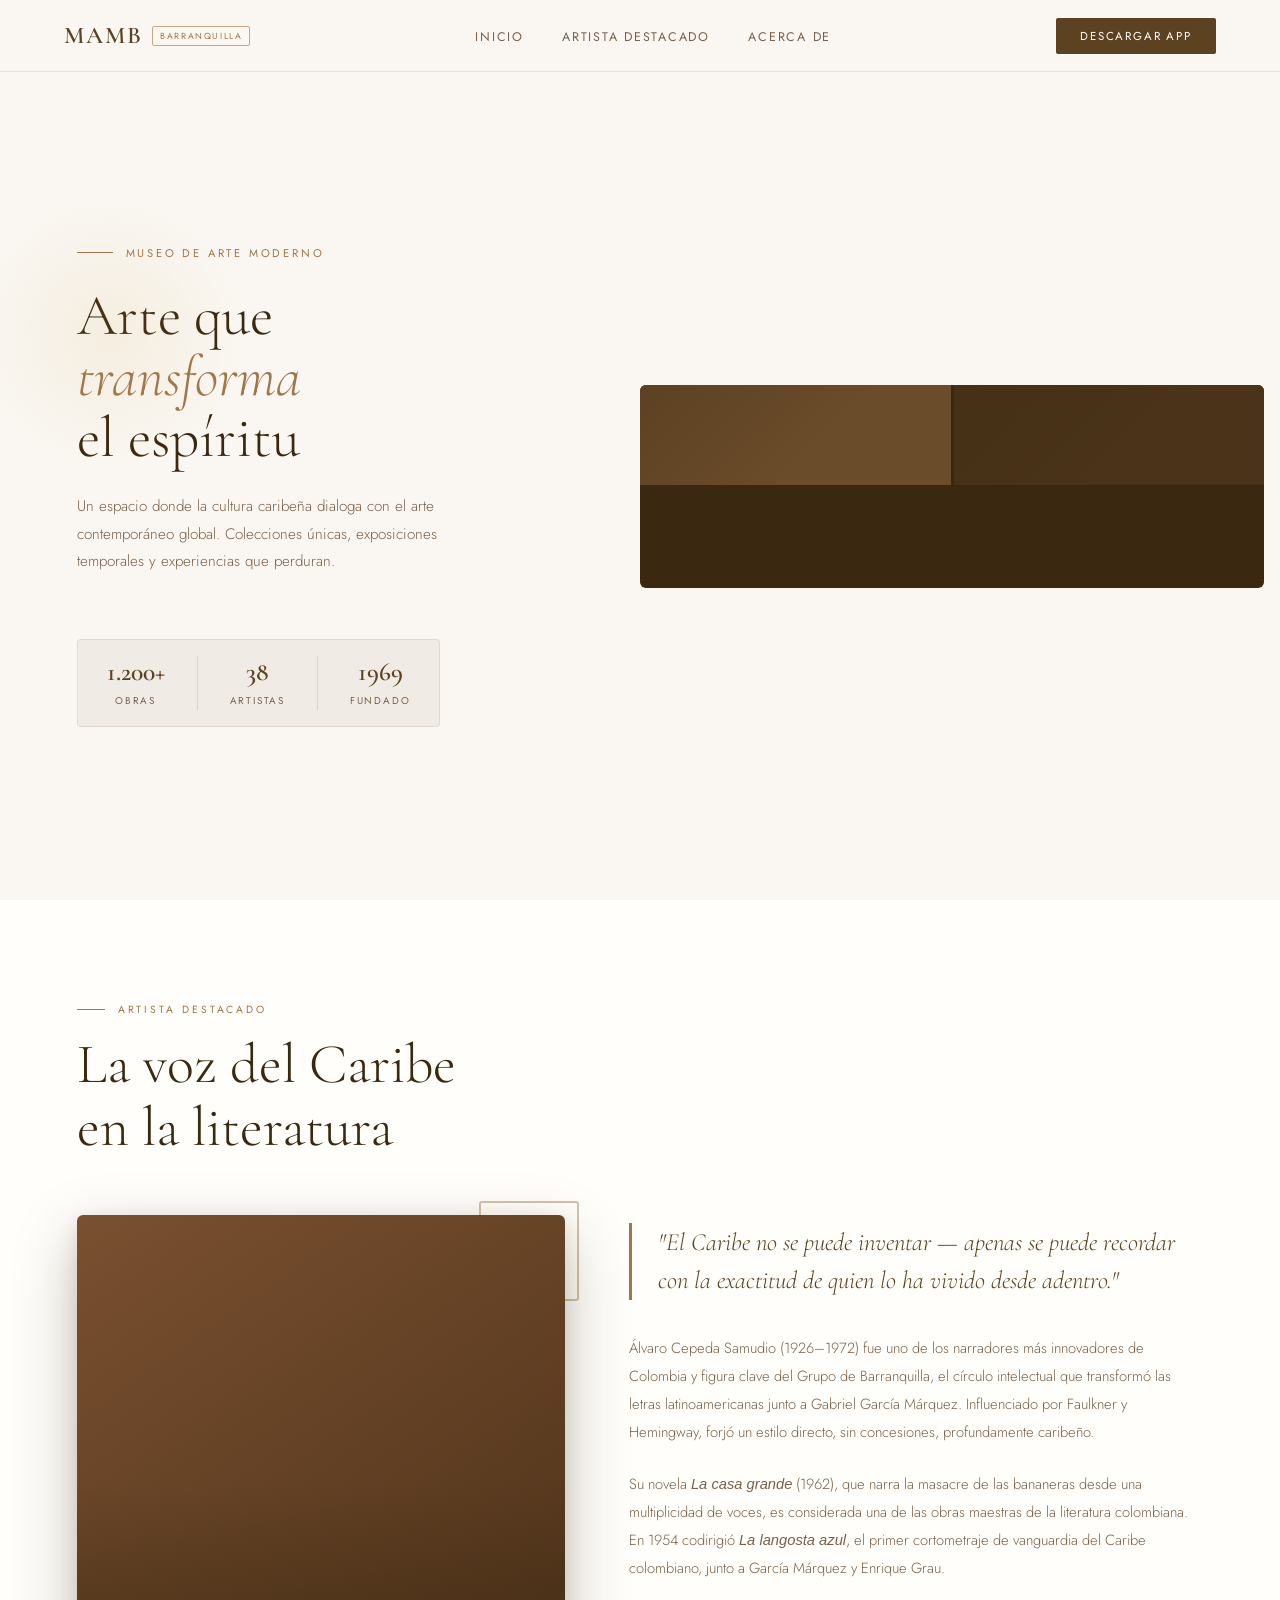
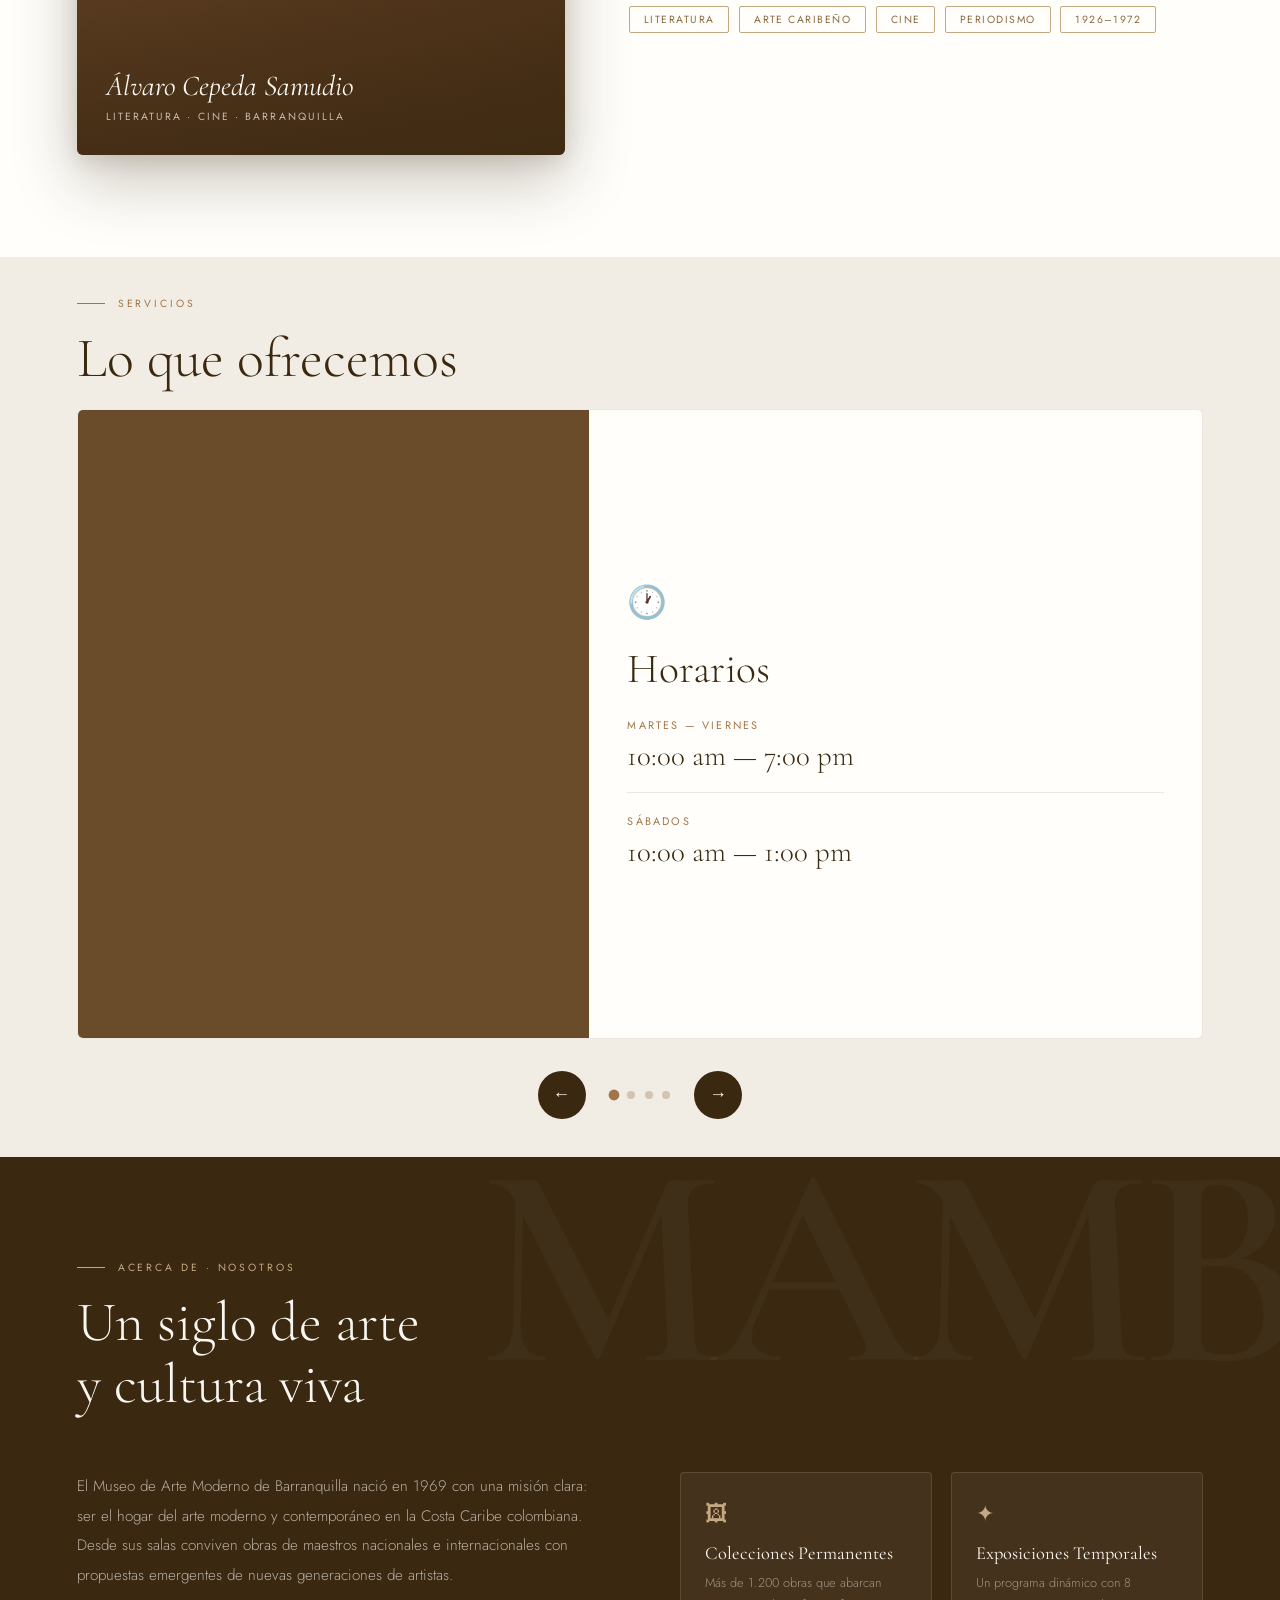
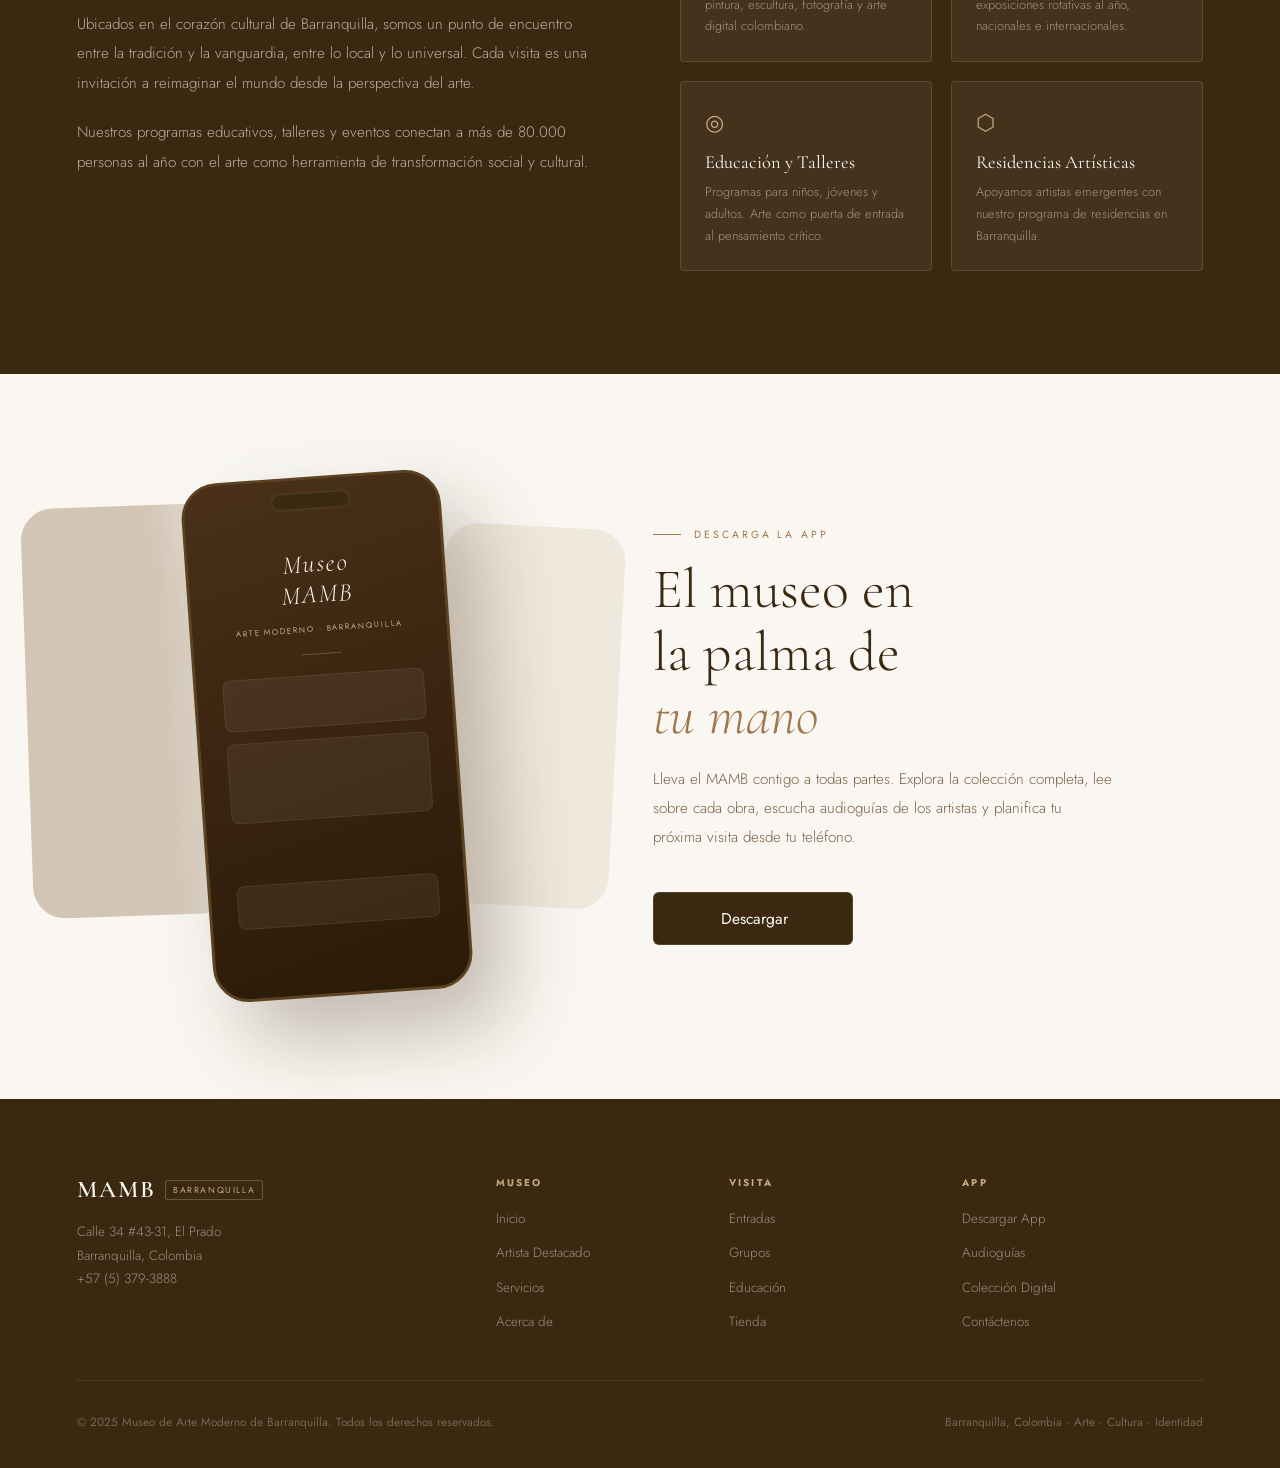
==== commit a4e6367b: "Actualizao 2.0" ====
--- a/index.html
+++ b/index.html
@@ -251,24 +251,14 @@
         </p>
         <div class="store-buttons">
           <a href="#" class="store-btn">
-            <svg viewBox="0 0 24 24" xmlns="http://www.w3.org/2000/svg">
-              <path d="M18.71 19.5c-.83 1.24-1.71 2.45-3.05 2.47-1.34.03-1.77-.79-3.29-.79-1.53 0-2 .77-3.27.82-1.31.05-2.3-1.32-3.14-2.53C4.25 17 2.94 12.45 4.7 9.39c.87-1.52 2.43-2.48 4.12-2.51 1.28-.02 2.5.87 3.29.87.78 0 2.26-1.07 3.8-.91.65.03 2.47.26 3.64 1.98l-.09.06c-.22.14-2.18 1.27-2.16 3.8.02 3.02 2.65 4.03 2.68 4.04-.03.07-.42 1.44-1.38 2.83M13 3.5c.73-.83 1.94-1.46 2.94-1.5.13 1.17-.34 2.35-1.04 3.19-.69.85-1.83 1.51-2.95 1.42-.15-1.15.41-2.35 1.05-3.11z"/>
-            </svg>
+            
             <div class="store-btn-text">
-              <small>Descargar en</small>
-              <strong>App Store</strong>
+              <small></small>
+              <strong>Descargar</strong>
             </div>
           </a>
 
-          <a href="#" class="store-btn">
-            <svg viewBox="0 0 24 24" xmlns="http://www.w3.org/2000/svg">
-              <path d="M3.18 23.76c.3.17.66.2 1 .08l12.1-6.97-2.56-2.56zm15.9-10.64L16.44 11.5 13.6 14.33l2.79 2.79 2.7-1.55a1.5 1.5 0 0 0 0-2.45zM3 1.15A1.5 1.5 0 0 0 2.5 2.4v19.2a1.5 1.5 0 0 0 .5 1.15l.09.08 10.76-10.76v-.24zm10.56 9.42L3.09.48A1.5 1.5 0 0 0 3 .57l.06.06 10.5 10.5z" fill-rule="evenodd"/>
-            </svg>
-            <div class="store-btn-text">
-              <small>Disponible en</small>
-              <strong>Google Play</strong>
-            </div>
-          </a>
+          
         </div>
       </div>
     </div>
--- a/styles.css
+++ b/styles.css
@@ -873,17 +873,16 @@
   text-decoration: none;
   transition: background 0.2s, transform 0.15s;
   border: 1px solid rgba(196,168,130,0.2);
+  width: 200px;
+  
 }
 .store-btn:hover { background: var(--brown-dark); transform: translateY(-2px); }
 .store-btn svg { width: 24px; height: 24px; fill: var(--cream); flex-shrink: 0; }
-.store-btn-text small {
-  display: block;
-  font-size: 0.58rem;
-  letter-spacing: 0.12em;
-  text-transform: uppercase;
-  color: rgba(250,247,242,0.6);
-}
-.store-btn-text strong { font-size: 0.88rem; font-weight: 400; }
+
+.store-btn-text strong { 
+  font-size: 0.98rem; font-weight: 400; 
+  padding-left: 45px;
+}
 
 /* ── FOOTER ── */
 footer {
